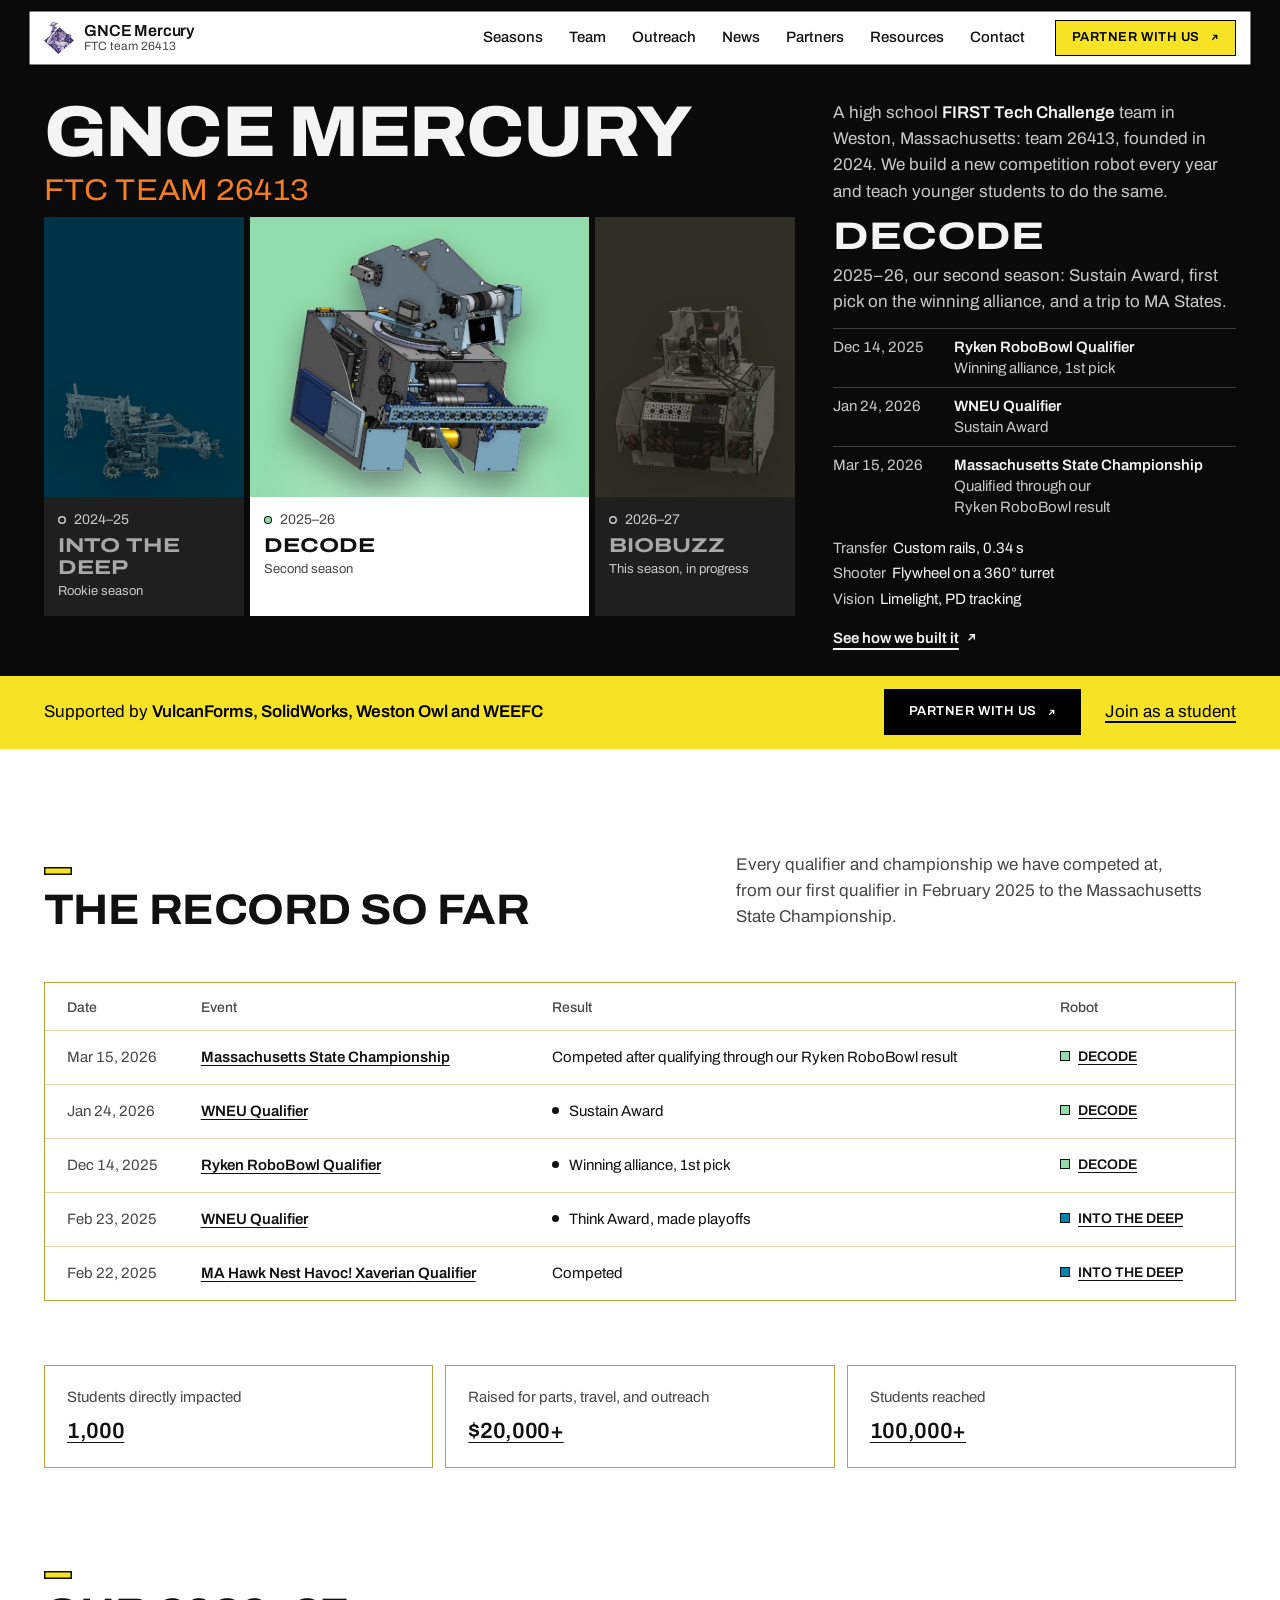
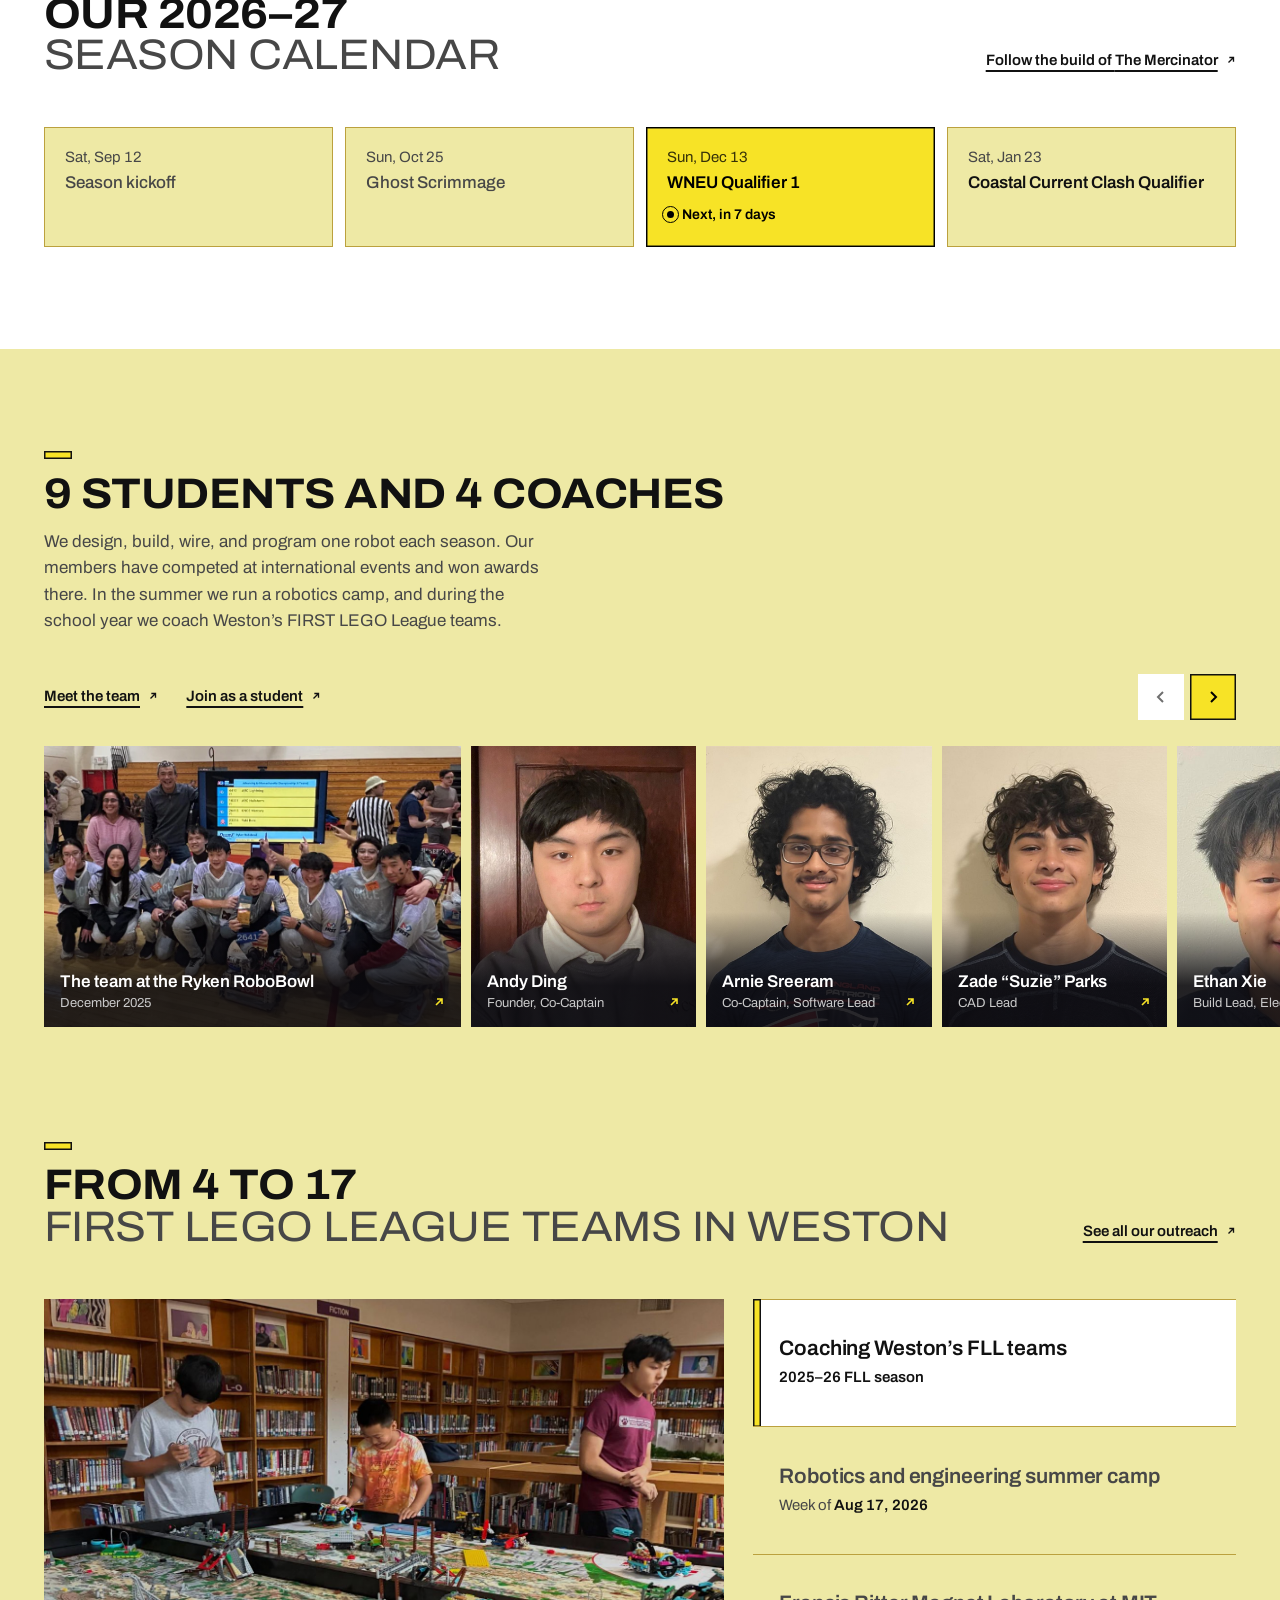
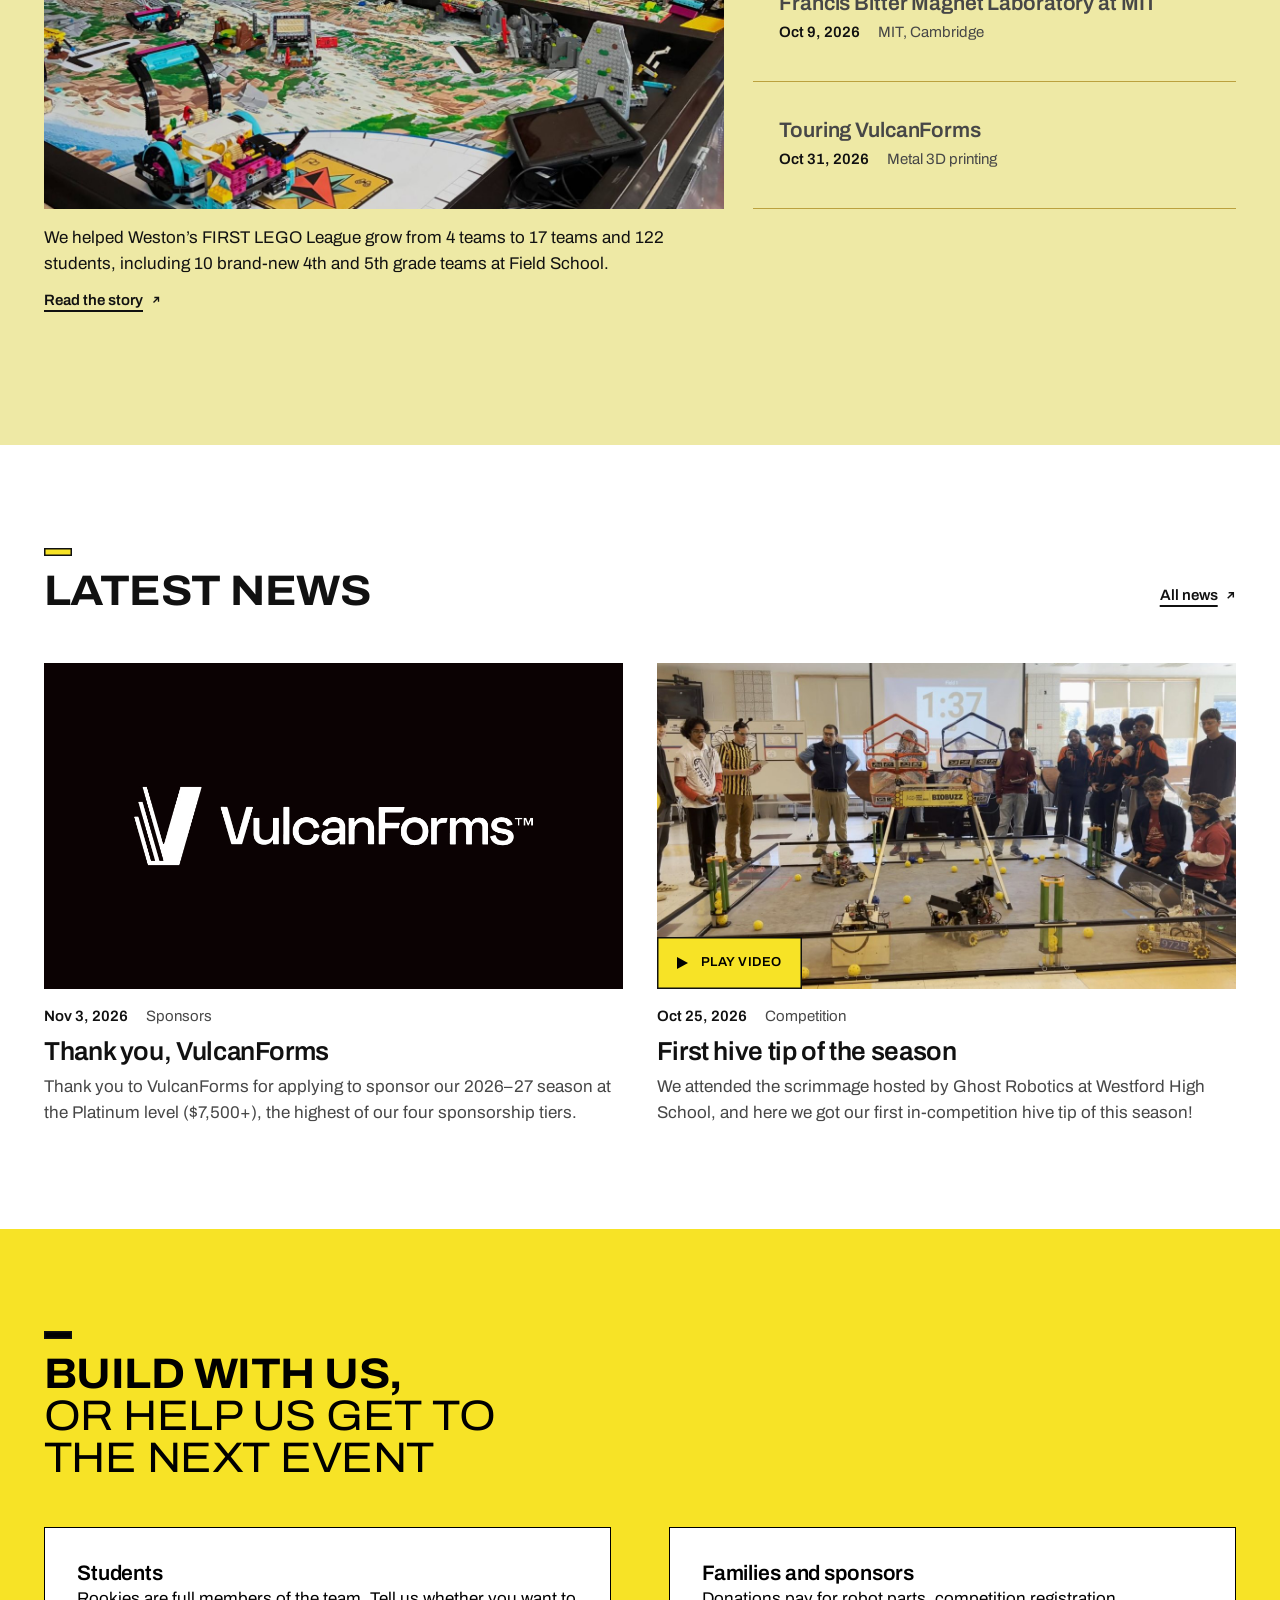
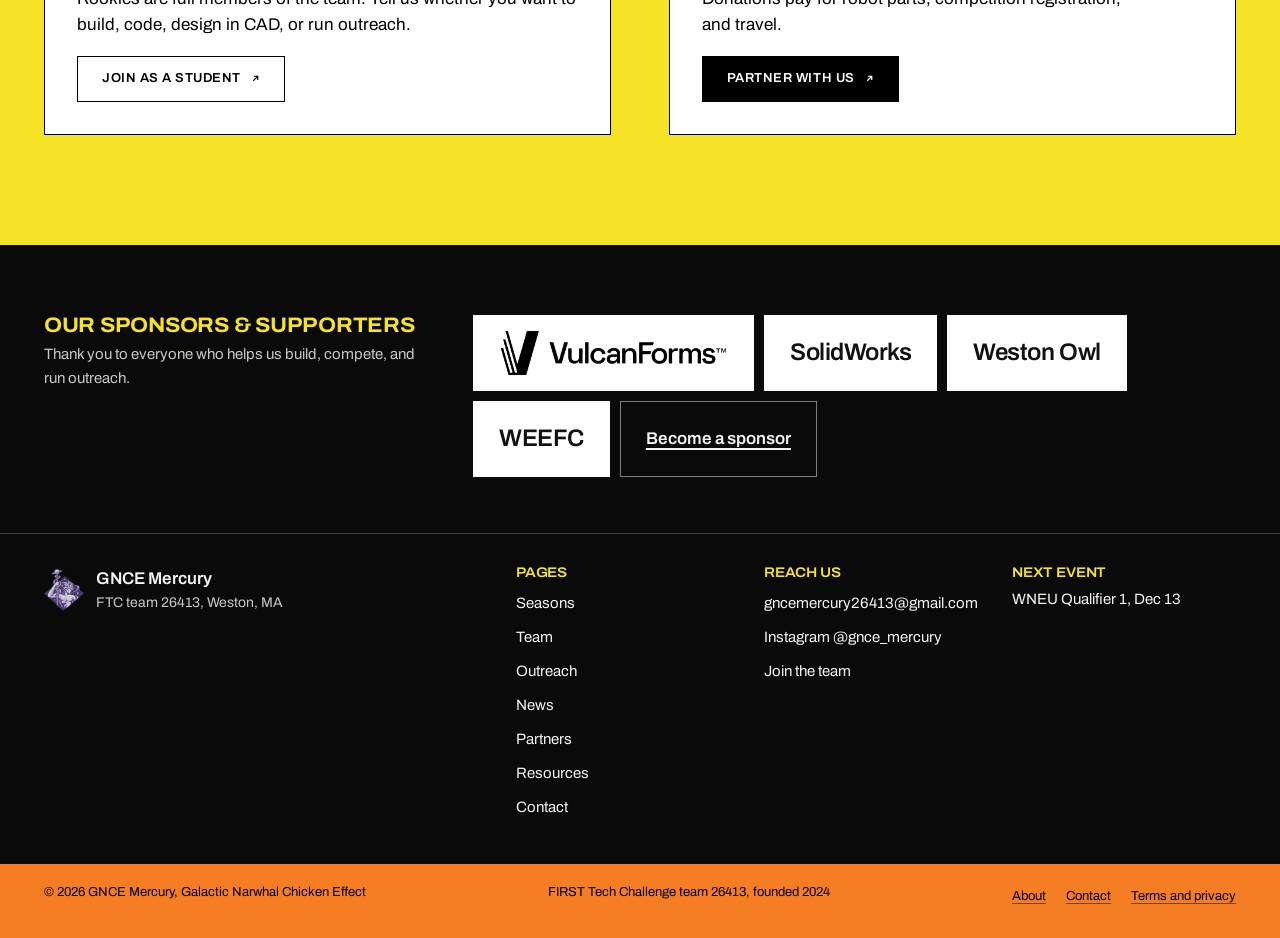
==== index.html @ d721f938 "Season schedule: replace Wolfpack and Windsor scrimmages with WNEU Qualifier 1 (Dec 13) and Coastal " ====
<!DOCTYPE html>
<html lang="en">
<head>
  <meta charset="UTF-8">
  <meta name="viewport" content="width=device-width, initial-scale=1">
  <script>/* the opening (the season line-up title card): once per visit; never with reduced motion, on a screen
     under 480px tall, on a slow or data-saving connection, or in a tab that is not showing (?intro shows it
     again). When it plays, the page transition from the page before is dropped, so nothing is drawn over the
     card. Also the page entrance where cross-page view transitions are missing. See css/style.css "Opening"
     and "Page transitions". */
  (function (d) { try {
    if (!("onpagereveal" in window)) d.classList.add("page-enter");
    var s = sessionStorage, again = /[?&]intro\b/.test(location.search), c = navigator.connection;
    var slow = !!c && (c.saveData || /2g|3g/.test(c.effectiveType || ""));
    if (matchMedia("(prefers-reduced-motion: reduce)").matches || !matchMedia("(min-height: 480px)").matches || document.hidden) return;
    if (again || (!s.getItem("mercury-intro") && !slow)) {
      d.classList.add("intro", "opened"); s.setItem("mercury-intro", "1");
      addEventListener("pagereveal", function (e) { if (e.viewTransition) { e.viewTransition.ready.catch(function () {}); e.viewTransition.skipTransition(); } });
    }
  } catch (e) {} })(document.documentElement);</script>
  <title>GNCE Mercury | FTC 26413</title>
  <meta name="description" content="GNCE Mercury, FIRST Tech Challenge team 26413 from Weston, MA. 3 seasons, 3 robots, and the partners who make them possible.">
  <meta property="og:type" content="website">
  <meta property="og:site_name" content="GNCE Mercury">
  <meta property="og:title" content="GNCE Mercury | FTC 26413">
  <meta property="og:description" content="GNCE Mercury, FIRST Tech Challenge team 26413 from Weston, MA.">
  <meta property="og:url" content="https://mercury26413.org/">
  <meta property="og:image" content="https://mercury26413.org/images/logo-mark.png">
  <meta property="og:image:alt" content="GNCE Mercury logo">
  <meta name="twitter:card" content="summary">
  <meta name="theme-color" content="#FFFFFF">
  <!-- agent:begin: written by tools/agent_files.py (run it after editing this page; don't edit by hand) -->
  <link rel="canonical" href="https://mercury26413.org/">
  <link rel="alternate" type="text/markdown" href="https://mercury26413.org/index.html.md" title="This page as Markdown">
  <link rel="describedby" type="text/plain" href="https://mercury26413.org/llms.txt" title="Site guide for AI agents">
  <script type="application/ld+json">
  {
    "@context": "https://schema.org",
    "@graph": [
      {
        "@type": "Organization",
        "@id": "https://mercury26413.org/#organization",
        "name": "GNCE Mercury",
        "url": "https://mercury26413.org/",
        "alternateName": [
          "FTC team 26413",
          "FIRST Tech Challenge team 26413",
          "GNCE Mercury 26413"
        ],
        "description": "A high school FIRST Tech Challenge team in Weston, Massachusetts: team 26413, founded in 2024. We build a new competition robot every year and teach younger students to do the same.",
        "logo": {
          "@type": "ImageObject",
          "url": "https://mercury26413.org/images/logo-mark.png",
          "width": 473,
          "height": 505
        },
        "image": "https://mercury26413.org/images/logo-mark.png",
        "email": "gncemercury26413@gmail.com",
        "foundingDate": "2024",
        "address": {
          "@type": "PostalAddress",
          "addressLocality": "Weston",
          "addressRegion": "MA",
          "addressCountry": "US"
        },
        "identifier": {
          "@type": "PropertyValue",
          "propertyID": "FIRST Tech Challenge team number",
          "value": "26413"
        },
        "contactPoint": [
          {
            "@type": "ContactPoint",
            "contactType": "general",
            "email": "gncemercury26413@gmail.com",
            "availableLanguage": "en",
            "url": "https://mercury26413.org/contact.html"
          },
          {
            "@type": "ContactPoint",
            "contactType": "sponsorship",
            "name": "Margaret Yang, head of sponsorship",
            "email": "margaret@mercury26413.org",
            "availableLanguage": "en",
            "url": "https://mercury26413.org/partners.html"
          }
        ],
        "parentOrganization": {
          "@type": "Organization",
          "name": "GNCE (Galactic Narwhal Chicken Effect)"
        },
        "memberOf": {
          "@type": "ProgramMembership",
          "programName": "FIRST Tech Challenge",
          "url": "https://www.firstinspires.org/programs/ftc/",
          "hostingOrganization": {
            "@type": "Organization",
            "name": "FIRST",
            "url": "https://www.firstinspires.org/"
          }
        },
        "sameAs": [
          "https://www.instagram.com/gnce_mercury/",
          "https://ftc-events.firstinspires.org/team/26413",
          "https://ftcscout.org/teams/26413",
          "https://theorangealliance.org/teams/26413"
        ]
      },
      {
        "@type": "WebSite",
        "@id": "https://mercury26413.org/#website",
        "url": "https://mercury26413.org/",
        "name": "GNCE Mercury",
        "inLanguage": "en-US",
        "publisher": {
          "@id": "https://mercury26413.org/#organization"
        }
      },
      {
        "@type": "WebPage",
        "@id": "https://mercury26413.org/#webpage",
        "url": "https://mercury26413.org/",
        "name": "GNCE Mercury | FTC 26413",
        "description": "GNCE Mercury, FIRST Tech Challenge team 26413 from Weston, MA. 3 seasons, 3 robots, and the partners who make them possible.",
        "inLanguage": "en-US",
        "isPartOf": {
          "@id": "https://mercury26413.org/#website"
        },
        "about": {
          "@id": "https://mercury26413.org/#organization"
        },
        "publisher": {
          "@id": "https://mercury26413.org/#organization"
        }
      }
    ]
  }
  </script>
  <!-- agent:end -->
  <link rel="preload" href="fonts/archivo-latin.woff2" as="font" type="font/woff2" crossorigin>
  <link rel="stylesheet" href="css/style.css?v=231">
  <link rel="expect" href="#mercury-ready" blocking="render">
  <link rel="icon" href="favicon.ico" sizes="16x16 32x32 48x48">
  <link rel="icon" type="image/png" sizes="192x192" href="icon-192.png">
  <link rel="apple-touch-icon" href="apple-touch-icon.png">
</head>
<body data-page="index">
  <!-- OPENING: the title card that plays once per visit on this page (css/style.css "Opening", part "intro" in
       js/main.js). Three colour fields rise, one per season, each with its robot and game name; the team's name
       crosses them; then every piece flies to its place on the stage below. One .op-field and one .op-slot per
       season, oldest first, with the same data-season as its bay. It is decoration: hidden from screen readers,
       never shown without JavaScript, with reduced motion, or if the stylesheet is missing (style="display:none"). -->
  <div class="opening" aria-hidden="true" style="display:none">
    <div class="op-black"></div>
    <div class="op-field" data-season="2024"></div>
    <div class="op-field" data-season="2025"></div>
    <div class="op-field" data-season="2026"></div>
    <div class="op-slot" data-season="2024"><img class="op-robot" src="images/into-the-deep-robot-cut.webp" width="802" height="482" alt="" fetchpriority="high"><p class="op-name"><span>2024–&#8288;25</span><b>INTO THE DEEP</b></p></div>
    <div class="op-slot" data-season="2025"><img class="op-robot" src="images/decode-robot-cad.webp" width="1165" height="1066" alt="" fetchpriority="high"><p class="op-name"><span>2025–&#8288;26</span><b>DECODE</b></p></div>
    <div class="op-slot" data-season="2026"><img class="op-robot" src="images/mercinator-v1-cut.webp" width="479" height="511" alt="" fetchpriority="high"><p class="op-name"><span>2026–&#8288;27</span><b>BIOBUZZ</b></p></div>
    <div class="op-strap"><div class="container"><img class="op-logo" src="images/logo-mark-240.webp" width="240" height="256" alt=""><p><b class="op-word"><span>GNCE</span> <span>MERCURY</span></b><span class="op-sub">FTC TEAM 26413</span></p></div></div>
  </div>
  <script>/* the opening starts once its four pictures and the typeface have loaded. If they are still on their way after 0.9s
     (a slow connection), there is no title card: the page shows. Any click, tap, wheel or key ends the card,
     also when js/main.js (which flies the pieces into the page) has not arrived. A press on the card ends it
     and goes no further: it never also presses the link or button that lies under the card. */
  (function (d) { var r = d.documentElement; if (!r.classList.contains("intro")) return;
    var imgs = d.querySelectorAll(".opening img"), n = imgs.length, set = 0;
    function clear() { r.classList.remove("intro", "intro-skip", "op-go", "op-landing"); }
    function end() { if (!r.classList.contains("intro")) return; r.classList.add("intro-skip"); setTimeout(clear, 200); }
    function go() { if (set) return; set = 1; window.__opening = performance.now(); r.classList.add("op-go");
      setTimeout(function () { if (r.classList.contains("intro")) clear(); }, 3700); } /* after the stylesheet's own safety fade */
    function one() { if (--n <= 0) go(); }
    function press(e) {
      var t = e.target;
      if (t && t.closest && t.closest(".opening")) { /* swallow the click this press would make (a tap's click lands on whatever is under the finger when it lifts) */
        var eat = function (c) { c.preventDefault(); c.stopPropagation(); removeEventListener("click", eat, true); };
        var off = function () { setTimeout(function () { removeEventListener("click", eat, true); }, 400); };
        addEventListener("click", eat, true);
        ["pointerup", "pointercancel", "touchend", "touchcancel"].forEach(function (u) { addEventListener(u, off, { once: true }); });
      }
      end();
    }
    n++; /* the fifth piece is the typeface: the name is set in it, and lands on the page's heading */
    (d.fonts && d.fonts.load ? d.fonts.load("800 1em Archivo") : Promise.resolve()).then(one, one);
    for (var i = 0; i < imgs.length; i++) { if (imgs[i].complete) one(); else { imgs[i].addEventListener("load", one); imgs[i].addEventListener("error", one); } }
    setTimeout(function () { if (!set) { set = 1; end(); } }, 900);
    ["pointerdown", "touchstart"].forEach(function (t) { addEventListener(t, press, { once: true, passive: true }); });
    ["keydown", "wheel"].forEach(function (t) { addEventListener(t, end, { once: true, passive: true }); });
  })(document);</script>
  <noscript><nav class="nojs-nav container" aria-label="Main"><a href="index.html">Home</a><a href="seasons.html">Seasons</a><a href="team.html">Team</a><a href="outreach.html">Outreach</a><a href="news.html">News</a><a href="partners.html">Partners</a><a href="resources.html">Resources</a><a href="contact.html">Contact</a></nav></noscript>
  <main id="main">

    <!-- LAUNCH: the first screen. Three garage bays hold the three robots; choosing a bay shows that
         season's card on the right. One <a class="bay"> and one <section class="season-card"> per season,
         oldest first. data-card on a bay is the id of its card; data-default on the line-up is the
         season shown first. The "Supported by" names are filled in from SUPPORTERS in js/main.js. -->
    <section class="launch" aria-labelledby="launch-title">
      <div class="container">
        <div class="launch-head">
          <h1 id="launch-title" translate="no">GNCE Mercury<span class="visually-hidden">,</span> <span class="lite">FTC team 26413</span></h1>
          <p>A high school <b><span translate="no">FIRST Tech Challenge</span></b> team in Weston, Massachusetts: team&nbsp;26413, founded in 2024. We build a new competition robot every year and teach younger students to do the same.</p>
        </div>

        <div class="lineup" data-lineup data-default="2025">
          <div class="bays">
            <a class="bay" id="bay-2024" href="seasons/2024-2025.html" data-season="2024" data-card="card-2024">
              <span class="bay-stage"><img src="images/into-the-deep-robot-cut.webp" width="802" height="482" alt="" style="view-transition-name: robot-itd"></span>
              <span class="bay-label">
                <span class="bay-no"><span class="dia" aria-hidden="true"></span><span>2024–&#8288;25</span></span>
                <span class="bay-name" translate="no">INTO THE DEEP</span>
                <span class="bay-status">Rookie season</span>
              </span>
            </a>
            <a class="bay" id="bay-2025" href="seasons/2025-2026.html" data-season="2025" data-card="card-2025">
              <span class="bay-stage"><img src="images/decode-robot-cad.webp" width="1165" height="1066" alt="" fetchpriority="high" style="view-transition-name: robot-decode"></span>
              <span class="bay-label">
                <span class="bay-no"><span class="dia" aria-hidden="true"></span><span>2025–&#8288;26</span></span>
                <span class="bay-name" translate="no">DECODE</span>
                <span class="bay-status">Second season</span>
              </span>
            </a>
            <a class="bay" id="bay-2026" href="seasons/2026-2027.html" data-season="2026" data-card="card-2026">
              <span class="bay-stage"><img src="images/mercinator-v1-cut.webp" width="479" height="511" alt="" style="view-transition-name: robot-mercinator"></span>
              <span class="bay-label">
                <span class="bay-no"><span class="dia" aria-hidden="true"></span><span>2026–&#8288;27</span></span>
                <span class="bay-name" translate="no">BIOBUZZ</span>
                <span class="bay-status">This season, in progress</span>
              </span>
            </a>
          </div>

          <!-- on phones and tablets the partner credit sits here, inside the first screen (the strip below is for desktops) -->
          <p class="lineup-credit" data-md-skip><span>Supported by <b data-supporters>VulcanForms, SolidWorks, Weston Owl and WEEFC</b></span> <a class="btn btn--light btn--sponsor" href="partners.html">Partner with us</a></p>

          <div class="season-cards">
            <section class="season-card" id="card-2024" data-season="2024">
              <h2 translate="no"><a href="seasons/2024-2025.html">INTO THE&nbsp;DEEP</a></h2>
              <p class="sc-sub">2024–&#8288;25, our rookie season: an evolving robot built to collect samples and hang specimens.</p>
              <ul class="sc-results" aria-label="INTO THE DEEP results">
                <li><time datetime="2025-02-22">Feb 22, 2025</time><div><b>MA <span translate="no">Hawk Nest Havoc! Xaverian</span> Qualifier</b><span>Competed</span></div></li>
                <li><time datetime="2025-02-23">Feb 23, 2025</time><div><b>WNEU Qualifier</b><span>Think Award, made playoffs</span></div></li>
              </ul>
              <dl class="sc-specs">
                <div><dt>Intake</dt><dd>Extending claw with wrist</dd></div>
                <div><dt>Scoring</dt><dd>Specimen lift and gripper</dd></div>
                <div><dt>Lift drive</dt><dd>1:28 worm gear</dd></div>
              </dl>
              <a class="text-link" href="seasons/2024-2025.html">See how we built it</a>
            </section>
            <section class="season-card" id="card-2025" data-season="2025">
              <h2 translate="no"><a href="seasons/2025-2026.html">DECODE</a></h2>
              <p class="sc-sub">2025–&#8288;26, our second season: Sustain Award, first pick on the winning alliance, and a trip to MA States.</p>
              <ul class="sc-results" aria-label="DECODE results">
                <li><time datetime="2025-12-14">Dec 14, 2025</time><div><b><span translate="no">Ryken&nbsp;RoboBowl</span> Qualifier</b><span>Winning alliance, 1st pick</span></div></li>
                <li><time datetime="2026-01-24">Jan 24, 2026</time><div><b>WNEU Qualifier</b><span>Sustain Award</span></div></li>
                <li><time datetime="2026-03-15">Mar 15, 2026</time><div><b>Massachusetts State Championship</b><span>Qualified through our <span translate="no">Ryken&nbsp;RoboBowl</span> result</span></div></li>
              </ul>
              <dl class="sc-specs">
                <div><dt>Transfer</dt><dd>Custom rails, 0.34&nbsp;s</dd></div>
                <div><dt>Shooter</dt><dd>Flywheel on a 360° turret</dd></div>
                <div><dt>Vision</dt><dd><span translate="no">Limelight</span>, PD tracking</dd></div>
              </dl>
              <a class="text-link" href="seasons/2025-2026.html">See how we built it</a>
            </section>
            <section class="season-card" id="card-2026" data-season="2026">
              <h2 translate="no"><a href="seasons/2026-2027.html">BIOBUZZ</a></h2>
              <p class="sc-sub">2026–&#8288;27, this season: <span translate="no">The Mercinator</span> (version 1) is a pollen-only robot built on the same ideas as the DECODE robot we took to States.</p>
              <ul class="sc-results" aria-label="BIOBUZZ results">
                <li><span>Next</span><div><b data-next-event>See the season calendar below</b><span>No qualifiers yet this season</span></div></li>
              </ul>
              <dl class="sc-specs">
                <div><dt>Drivetrain</dt><dd>Mecanum</dd></div>
                <div><dt>Intake</dt><dd>Compliant gecko and vector wheels</dd></div>
                <div><dt>Software</dt><dd><span translate="no">Pedro&nbsp;Pathing</span> 3.0</dd></div>
              </dl>
              <a class="text-link" href="seasons/2026-2027.html">Follow the build</a>
            </section>
          </div>
        </div>
      </div>

      <div class="partner-strip">
        <div class="container row">
          <p>Supported by <b data-supporters>VulcanForms, SolidWorks, Weston Owl and WEEFC</b></p>
          <div class="actions">
            <a class="btn btn--light btn--sponsor" href="partners.html">Partner with us</a>
            <a href="contact.html?topic=join#contact-form">Join as a student</a>
          </div>
        </div>
      </div>
    </section>

    <!-- RECORD: every competition so far, newest first. Add a <tr> when a new result comes in.
         The impact numbers below it link to where they come from. -->
    <section class="band" aria-labelledby="record-title">
      <div class="container">
        <div class="section-head">
          <h2 id="record-title">The record so far</h2>
          <p>Every qualifier and championship we have competed at, from our first qualifier in February 2025 to the Massachusetts State Championship.</p>
        </div>
        <table class="results-table">
          <thead>
            <tr><th scope="col">Date</th><th scope="col">Event</th><th scope="col">Result</th><th scope="col">Robot</th></tr>
          </thead>
          <tbody>
            <tr>
              <td><time datetime="2026-03-15">Mar 15, 2026</time></td>
              <td class="r-event"><a href="seasons/2025-2026.html#event-2026-03-15">Massachusetts State Championship</a></td>
              <td class="r-result">Competed after qualifying through our <span translate="no">Ryken&nbsp;RoboBowl</span> result</td>
              <td class="r-season" data-season="2025"><a href="seasons/2025-2026.html" translate="no">DECODE</a></td>
            </tr>
            <tr>
              <td><time datetime="2026-01-24">Jan 24, 2026</time></td>
              <td class="r-event"><a href="seasons/2025-2026.html#event-2026-01-24">WNEU Qualifier</a></td>
              <td class="r-result"><span class="dia" aria-hidden="true"></span><span>Sustain Award</span></td>
              <td class="r-season" data-season="2025"><a href="seasons/2025-2026.html" translate="no">DECODE</a></td>
            </tr>
            <tr>
              <td><time datetime="2025-12-14">Dec 14, 2025</time></td>
              <td class="r-event"><a href="seasons/2025-2026.html#event-2025-12-14"><span translate="no">Ryken&nbsp;RoboBowl</span> Qualifier</a></td>
              <td class="r-result"><span class="dia" aria-hidden="true"></span><span>Winning alliance, 1st pick</span></td>
              <td class="r-season" data-season="2025"><a href="seasons/2025-2026.html" translate="no">DECODE</a></td>
            </tr>
            <tr>
              <td><time datetime="2025-02-23">Feb 23, 2025</time></td>
              <td class="r-event"><a href="seasons/2024-2025.html#event-2025-02-23">WNEU Qualifier</a></td>
              <td class="r-result"><span class="dia" aria-hidden="true"></span><span>Think Award, made playoffs</span></td>
              <td class="r-season" data-season="2024"><a href="seasons/2024-2025.html" translate="no">INTO THE DEEP</a></td>
            </tr>
            <tr>
              <td><time datetime="2025-02-22">Feb 22, 2025</time></td>
              <td class="r-event"><a href="seasons/2024-2025.html#event-2025-02-22">MA <span translate="no">Hawk Nest Havoc! Xaverian</span> Qualifier</a></td>
              <td class="r-result">Competed</td>
              <td class="r-season" data-season="2024"><a href="seasons/2024-2025.html" translate="no">INTO THE DEEP</a></td>
            </tr>
          </tbody>
        </table>

        <dl class="facts" style="margin-top: clamp(40px, 5vw, 64px)">
          <div><dt>Students directly impacted</dt><dd><a href="outreach.html">1,000</a></dd></div>
          <div><dt>Raised for parts, travel, and outreach</dt><dd><a href="partners.html">$20,000+</a></dd></div>
          <div><dt>Students reached</dt><dd><a href="https://www.instagram.com/gnce_mercury/" target="_blank" rel="noopener">100,000+</a></dd></div>
        </dl>
      </div>
    </section>

    <!-- THIS SEASON: the calendar is built from SEASON at the top of js/main.js -->
    <section class="band band--cont" id="countdown" aria-labelledby="calendar-title">
      <div class="container">
        <div class="section-head">
          <h2 id="calendar-title">Our 2026–&#8288;27 <span class="lite">season calendar</span></h2>
          <p><a class="text-link" href="seasons/2026-2027.html">Follow the build of <span translate="no">The Mercinator</span></a></p>
        </div>
        <ol class="calendar" data-calendar aria-label="2026–27 season calendar"></ol>
        <noscript><p>Our season dates are on <a href="https://www.instagram.com/gnce_mercury/">Instagram @gnce_mercury</a>.</p></noscript>
      </div>
    </section>

    <!-- TEAM: a strip of cards the visitor moves with the arrow buttons, by dragging, by swiping or with Tab.
         The first card is the team photo; then one card per member, in the order of team.html: the portrait
         (width and height are the file's real size, alt="" because the label already says who it is), the name
         in <b> and the role line in <span>. Each card links
         to that member on the team page (team.html#the-id-of-their-card). When someone joins or leaves, change
         team.html AND this strip, and show here only the members team.html shows (it hides some on purpose).
         A member without a photo yet gets class="strip-card strip-card--plain" and no <img>. -->
    <section class="band band--grey" aria-labelledby="team-title">
      <div class="container">
        <div class="section-head">
          <h2 id="team-title">9 students and 4 coaches</h2>
          <p>We design, build, wire, and program one robot each season. Our members have competed at international events and won awards there. In the summer we run a robotics camp, and during the school year we coach Weston’s <span translate="no">FIRST&nbsp;LEGO&nbsp;League</span> teams.</p>
        </div>
        <div class="strip-bar">
          <div class="links">
            <a class="text-link" href="team.html">Meet the team</a>
            <a class="text-link" href="contact.html?topic=join#contact-form">Join as a student</a>
          </div>
          <div class="strip-nav" data-strip-nav="team-strip" data-label="team members"></div>
        </div>
      </div>
      <ul class="card-strip" id="team-strip" data-strip aria-label="The team">
        <li><a class="strip-card strip-card--wide" href="team.html">
          <img src="images/team.webp" width="927" height="626" loading="lazy" alt="">
          <span class="strip-label"><b>The team at the <span translate="no">Ryken&nbsp;RoboBowl</span></b><span>December 2025</span></span>
        </a></li>
        <li><a class="strip-card" href="team.html#andy-ding">
          <img src="images/team/andy.jpg?v=2" width="800" height="1000" loading="lazy" alt="">
          <span class="strip-label"><b>Andy Ding</b><span>Founder, Co-Captain</span></span>
        </a></li>
        <li><a class="strip-card" href="team.html#arnie-sreeram">
          <img src="images/team/arnie.jpg" width="800" height="1000" loading="lazy" alt="">
          <span class="strip-label"><b>Arnie Sreeram</b><span>Co-Captain, Software Lead</span></span>
        </a></li>
        <li><a class="strip-card" href="team.html#zade-parks">
          <img src="images/team/zade.jpg" width="800" height="1000" loading="lazy" alt="">
          <span class="strip-label"><b>Zade &ldquo;Suzie&rdquo; Parks</b><span>CAD Lead</span></span>
        </a></li>
        <li><a class="strip-card" href="team.html#ethan-xie">
          <img src="images/team/ethan.jpg" width="800" height="1000" loading="lazy" alt="">
          <span class="strip-label"><b>Ethan Xie</b><span>Build Lead, Electrical Lead</span></span>
        </a></li>
        <li><a class="strip-card" href="team.html#reynah-chowrira">
          <img src="images/team/reynah.jpg" width="800" height="1000" loading="lazy" alt="">
          <span class="strip-label"><b>Reynah Chowrira</b><span>Outreach Lead</span></span>
        </a></li>
        <li><a class="strip-card" href="team.html#margaret-yang">
          <img src="images/team/margaret.jpg" width="600" height="750" loading="lazy" alt="">
          <span class="strip-label"><b>Margaret Yang</b><span>Head of Sponsorship</span></span>
        </a></li>
        <li><a class="strip-card" href="team.html#tucker-cashel">
          <img src="images/team/tucker.jpg" width="800" height="1000" loading="lazy" alt="">
          <span class="strip-label"><b>Tucker Cashel</b><span>Build</span></span>
        </a></li>
        <li><a class="strip-card" href="team.html#kai-kassekert">
          <img src="images/team/kai.jpg" width="800" height="1000" loading="lazy" alt="">
          <span class="strip-label"><b>Kai Kassekert</b><span>CAD, Build</span></span>
        </a></li>
        <li><a class="strip-card" href="team.html#avo-bell">
          <img src="images/team/avo.jpg" width="800" height="1000" loading="lazy" alt="">
          <span class="strip-label"><b>Avo Bell</b><span>CAD, Game Strategy</span></span>
        </a></li>
      </ul>
    </section>

    <!-- OUTREACH: four stories from outreach.html. On wide screens the stories are a column of rows beside one
         big frame: choosing a story (its title is a button) shows its photo in the frame and its sentence and
         link under it. On phones the stories are cards you swipe through; without JavaScript each story keeps
         its photo above it. One <article class="story"> per story: the photo (4:3 or close, width and height
         are the file's real size), then the title, the date line, one sentence from outreach.html and a link to
         that program there (outreach.html#its-id). -->
    <section class="band band--grey band--cont" aria-labelledby="outreach-title">
      <div class="container">
        <div class="section-head">
          <h2 id="outreach-title">From 4 to 17 <span class="lite"><span translate="no">FIRST LEGO&nbsp;League</span> teams in Weston</span></h2>
          <p><a class="text-link" href="outreach.html">See all our outreach</a></p>
          <div class="strip-nav" data-strip-nav="home-stories" data-label="stories"></div>
        </div>
        <div class="stories" id="home-stories" data-stories data-strip>
          <article class="story">
            <div class="story-photo">
              <img src="images/fll_camp_4.jpg" width="1400" height="1055" loading="lazy" alt="GNCE Mercury members coaching young students at an FLL table">
            </div>
            <div class="story-text">
              <h3>Coaching Weston’s FLL teams</h3>
              <p class="dateline"><span class="d">2025–&#8288;26 FLL season</span></p>
              <p>We helped Weston’s <span translate="no">FIRST&nbsp;LEGO&nbsp;League</span> grow from 4 teams to 17 teams and 122 students, including 10 brand-new 4th and 5th grade teams at <span translate="no">Field&nbsp;School</span>.</p>
              <a class="text-link" href="outreach.html#fll-coaching">Read the story</a>
            </div>
          </article>
          <article class="story">
            <div class="story-photo">
              <img src="images/fll_camp_3.jpg" width="1400" height="1050" loading="lazy" alt="Team members helping campers troubleshoot a VEX IQ robot">
            </div>
            <div class="story-text">
              <h3>Robotics and engineering summer camp</h3>
              <p class="dateline"><span>Week of <time class="d" datetime="2026-08-17">Aug 17, 2026</time></span></p>
              <p>We spent a week of the summer running a robotics and engineering camp for about 13 students in grades 4–&#8288;8.</p>
              <a class="text-link" href="outreach.html#summer-camp">Read the story</a>
            </div>
          </article>
          <article class="story">
            <div class="story-photo">
              <img src="images/mit_lab_1.jpg" width="1400" height="1050" loading="lazy" alt="Team members gathered in front of a foil-wrapped vacuum chamber in a research lab at MIT">
            </div>
            <div class="story-text">
              <h3><span translate="no">Francis Bitter</span> Magnet Laboratory at MIT</h3>
              <p class="dateline"><time class="d" datetime="2026-10-09">Oct 9, 2026</time><span>MIT, Cambridge</span></p>
              <p>We spent an afternoon at MIT’s <span translate="no">Francis Bitter</span> Magnet Laboratory and finished at a lab bench, cooling a superconductor with liquid nitrogen and testing it with small magnets.</p>
              <a class="text-link" href="outreach.html#mit-lab">Read the story</a>
            </div>
          </article>
          <article class="story">
            <div class="story-photo">
              <img src="images/vulcanforms_1.jpg" width="1400" height="1050" loading="lazy" alt="Six GNCE Mercury members in the lobby at VulcanForms, in front of the company’s logo wall">
            </div>
            <div class="story-text">
              <h3>Touring <span translate="no">VulcanForms</span></h3>
              <p class="dateline"><time class="d" datetime="2026-10-31">Oct 31, 2026</time><span>Metal 3D printing</span></p>
              <p>We toured <span translate="no">VulcanForms</span>, a Massachusetts company that makes metal parts with 3D printing.</p>
              <a class="text-link" href="outreach.html#vulcanforms-tour">Read the story</a>
            </div>
          </article>
        </div>
      </div>
    </section>

    <!-- NEWS: the two newest posts from news.html, newest first. When you add a post there, copy its picture (or
         video), date line, title and first paragraph here and drop the oldest card. -->
    <section class="band" aria-labelledby="news-title">
      <div class="container">
        <div class="section-head">
          <h2 id="news-title">Latest news</h2>
          <p><a class="text-link" href="news.html">All news</a></p>
        </div>
        <div class="news-cards">
          <article class="news-card">
            <a class="news-media" href="news.html#vulcanforms-platinum" tabindex="-1" aria-hidden="true"><img src="images/sponsors/vulcanforms-banner.png" width="1200" height="630" loading="lazy" alt=""></a>
            <p class="dateline"><time class="d" datetime="2026-11-03">Nov 3, 2026</time><span>Sponsors</span></p>
            <h3><a href="news.html#vulcanforms-platinum">Thank you, <span translate="no">VulcanForms</span></a></h3>
            <p>Thank you to <span translate="no">VulcanForms</span> for applying to sponsor our 2026–&#8288;27 season at the Platinum level ($7,500+), the highest of our four sponsorship tiers.</p>
          </article>
          <article class="news-card">
            <figure class="news-media" data-video>
              <video controls muted playsinline preload="none" poster="images/hive-tip-match-2-poster.jpg" width="1920" height="1080" aria-label="The hive tips during a BIOBUZZ match and its balls spill onto the field">
                <source src="images/hive-tip-match-2.mp4" type="video/mp4">
              </video>
            </figure>
            <p class="dateline"><time class="d" datetime="2026-10-25">Oct 25, 2026</time><span>Competition</span></p>
            <h3><a href="news.html#first-hive-tip">First hive tip of the season</a></h3>
            <p>We attended the scrimmage hosted by <span translate="no">Ghost Robotics</span> at Westford High School, and here we got our first in-competition hive tip of this season!</p>
          </article>
        </div>
      </div>
    </section>

    <!-- CLOSING: join or support, two equal boxes. The sponsor button (btn btn--light btn--sponsor) is a light
         one here, because the header's yellow one is in view; on phones it takes the signal colour itself. -->
    <section class="band band--stage" aria-labelledby="closing-title">
      <div class="container">
        <h2 id="closing-title" style="max-width: 20ch; margin-bottom: clamp(28px, 4vw, 48px)">Build with us, <span class="lite">or help us get to the next event</span></h2>
        <div class="split split--even">
          <div class="ruled">
            <h3>Students</h3>
            <p>Rookies are full members of the team. Tell us whether you want to build, code, design in CAD, or run outreach.</p>
            <a class="btn btn--outline-light" href="contact.html?topic=join#contact-form">Join as a student</a>
          </div>
          <div class="ruled">
            <h3>Families and sponsors</h3>
            <p>Donations pay for robot parts, competition registration, and travel.</p>
            <a class="btn btn--light btn--sponsor" href="partners.html">Partner with us</a>
          </div>
        </div>
      </div>
    </section>

  </main>
  <!-- FOOTER: js/main.js adds the sponsors strip and the page links above this row (SPONSORS / SUPPORTERS there).
       This row is plain HTML so the About, Contact and Terms links work without JavaScript. -->
  <footer class="site-footer">
    <div class="container footer-legal">
      <span>© <span data-year>2026</span> <span translate="no">GNCE Mercury</span>, <span translate="no">Galactic Narwhal Chicken Effect</span></span>
      <span><span translate="no">FIRST&nbsp;Tech&nbsp;Challenge</span> team&nbsp;26413, founded 2024</span>
      <nav class="footer-links" aria-label="About and legal"><a href="team.html#about">About</a><a href="contact.html">Contact</a><a href="terms.html">Terms and privacy</a></nav>
    </div>
  </footer>
  <script src="js/main.js?v=232"></script>
  <!-- the page shows its first frame once the parser gets here, so js/main.js has built the header (see "Page transitions" in css/style.css) -->
  <div id="mercury-ready" hidden></div>
</body>
</html>
---- css/style.css ----
/* =========================================================
   GNCE Mercury 26413: site styles
   Direction: a product keynote stage. Each season's robot is launched alone on a black stage,
   lit; calm white and aluminium-grey pages explain it, the people and the partners.
   Colour comes from the robots, the photos, the logo, the four tier metals and (round 9, at the end of
   this file) the season colours: each FTC season wears its game's colour, and this season's colour is the
   site's one signal colour. Colours, type and radii live in :root; change them there, not in the components.
   ========================================================= */

@font-face {
  font-family: "Archivo";
  src: url("../fonts/archivo-latin.woff2") format("woff2");
  font-weight: 100 900;
  font-stretch: 62% 125%;
  font-style: normal;
  font-display: swap;
}

:root {
  /* the stage */
  --stage: #0B0A0F;          /* launches, season heads, the partner head, closing calls (the logo's outline, almost black) */
  --stage-raise: #201E29;    /* a step up on the stage (tiles, tracks; 1.2:1 against the stage, so tiles show) */
  --on-stage: #EFEEF3;       /* text on the stage */
  --on-stage-2: #C2BFCD;     /* secondary text on the stage (10.9:1; 9.1:1 on Stage Step) */
  --on-stage-3: #A09DAC;     /* de-emphasised states on the stage only: unchosen bays, "not included", dimmed rows (7.4:1) */
  --rule-stage: rgba(239, 238, 243, 0.22);

  /* the reading pages */
  --paper: #FFFFFF;
  --alu: #E9E9EE;            /* aluminium grey: alternate bands, tiles, the footer */
  --alu-deep: #DAD9E1;       /* tracks and pressed fills on aluminium */
  --line: #CDCCD6;           /* separators inside data only */
  --ink: #16141C;            /* text and buttons: the logo's outline */
  --steel: #4A4755;          /* secondary text (9:1 on white, 7.6:1 on aluminium) */
  --quiet: #7F7C8A;          /* control edges, inactive markers, secondary bars (4.1:1 on white, 3.4:1 on aluminium) */
  --ink-lift: #2C2935;       /* the ink button's hover fill */

  /* the four tiers: each tier in the colour of its name (Andy, 2026-11-09: "the sponsorship category should be the
     color of the tier name"), with ink text on each. Only the tier header blocks, the ticks in each column and the
     sponsor-card tier tags wear them; the column washes stay neutral and the budget stays grey (the earlier version
     also tinted the columns and coloured the donut, which Andy found AI-looking). */
  --bronze: #C2814E;
  --silver: #B9BEC6;
  --gold: #E3BC59;
  --platinum: #EAE8E1;
  --bronze-wash: #1A1820;
  --silver-wash: #1E1C25;
  --gold-wash: #23212A;
  --platinum-wash: #2A2832;

  /* the budget donut on the stage: greys from bright to dim, largest line brightest; the 2px stage gaps
     between slices and the table beside it (with its own key) carry the identity */
  --budget-travel: #F2F1F5;
  --budget-robot: #CFCDD6;
  --budget-comp: #AEACB7;
  --budget-field: #918F9B;
  --budget-growth: #7A7884;
  --budget-outreach: #66646F;
  --budget-marketing: #55535E;
  --budget-tools: #46444F;
  --budget-first: #3A3842;

  --font: "Archivo", "Helvetica Neue", Arial, sans-serif;
  --fs-sm: 0.9375rem;
  --fs-base: 1.0625rem;
  --fs-md: 1.3125rem;
  --fs-lg: min(clamp(1.75rem, 1.15rem + 1.9vw, 2.75rem), 8vw); /* 8vw: under 350px a long heading word still fits */
  --fs-xl: clamp(2.5rem, 1.3rem + 3.8vw, 4.5rem);
  --fs-hero: clamp(3rem, 1rem + 6.2vw, 6rem);

  --r-lg: 8px;               /* stage media and big boxes (near-square, after VulcanForms) */
  --r-md: 6px;               /* boxes and photos */
  --r-sm: 4px;               /* small images, inputs */
  --pill: 999px;

  --gutter: clamp(16px, 4vw, 44px);
  --max: 1240px;
  --section: clamp(56px, 8vw, 128px);  /* round 11: 56px under 700px (was 64) */
  --ease: cubic-bezier(0.16, 1, 0.3, 1);
  --ease-in-out: cubic-bezier(0.65, 0, 0.35, 1);
  --header-h: 56px;

  color-scheme: light;
  scrollbar-color: #B8B6C2 var(--alu);
}

/* ---------- Base ---------- */
*, *::before, *::after { box-sizing: border-box; }
@media (pointer: fine) { html { overscroll-behavior-y: none; } }
html { -webkit-text-size-adjust: 100%; text-size-adjust: 100%; scroll-padding-top: max(var(--header-h) + 20px, var(--header-real, 0px) + 10px); scroll-padding-bottom: 12px; }
/* --header-real is the header's measured height (part "header" in js/main.js); scroll-padding-bottom keeps a focus
   ring off the bottom edge; while the menu is open focus stays in the header, so the page's padding steps aside */
html:has(.site-header.is-open) { scroll-padding-block: 0; }
body {
  margin: 0;
  background: var(--paper);
  color: var(--ink);
  font-family: var(--font);
  font-size: var(--fs-base);
  line-height: 1.55;
  font-kerning: normal;
  -webkit-font-smoothing: antialiased;
  caret-color: var(--ink);
}
img, video { display: block; max-width: 100%; height: auto; }
h1, h2, h3, h4 { margin: 0; line-height: 1.08; text-wrap: balance; font-weight: 600; }
p { margin: 0 0 1em; text-wrap: pretty; }
p:last-child { margin-bottom: 0; }
blockquote, li, dd, figcaption { text-wrap: pretty; }
ul, ol { margin: 0; padding: 0; }
figure, blockquote { margin: 0; }
button, input, textarea, select { font: inherit; color: inherit; }
button { cursor: pointer; }
a, button, [role="tab"], label { touch-action: manipulation; -webkit-tap-highlight-color: rgba(22, 20, 28, 0.08); }
table { border-collapse: collapse; width: 100%; }
::selection { background: #D6D4DE; color: var(--ink); }
a { color: var(--ink); text-decoration-thickness: 1.5px; text-underline-offset: 0.22em; transition: text-decoration-thickness 160ms var(--ease), color 160ms var(--ease); }
a:hover { text-decoration-thickness: 3px; }
:focus-visible { outline: 2px solid var(--ink); outline-offset: 3px; border-radius: 4px; }
.launch :focus-visible, .season-head :focus-visible, .band--stage :focus-visible, .site-header :focus-visible { outline-color: var(--on-stage); }
[hidden] { display: none !important; }
time, .num { font-variant-numeric: tabular-nums lining-nums; }

.visually-hidden {
  position: absolute !important; width: 1px; height: 1px; padding: 0; margin: -1px;
  overflow: hidden; clip: rect(0 0 0 0); white-space: nowrap; border: 0;
}
.skip-link {
  position: absolute; left: 12px; top: -60px; z-index: 100;
  background: var(--on-stage); color: var(--ink); padding: 10px 18px; border-radius: var(--pill); font-weight: 600; text-decoration: none;
}
.skip-link:focus { top: 12px; color: var(--ink); outline-color: var(--on-stage); }

.container { width: 100%; max-width: calc(var(--max) + 2 * var(--gutter)); margin-inline: auto; padding-inline: var(--gutter); }
.prose { max-width: 62ch; }
.lead { font-size: var(--fs-md); line-height: 1.42; color: var(--steel); max-width: 54ch; letter-spacing: -0.005em; }

/* ---------- Bands: two grounds, separated by light, never by rules ---------- */
.band { padding-block: var(--section); }
.band--grey { background: var(--alu); }
.band--stage { background: var(--stage); color: var(--on-stage); }
.band--stage p, .band--stage .lead { color: var(--on-stage-2); }
.band--stage b, .band--stage strong, .band--stage h2, .band--stage h3 { color: var(--on-stage); }
.band--stage a:not(.btn), .launch a:not(.btn):not(.bay), .season-head a:not(.btn) { color: var(--on-stage); }
.band--tight { padding-block: clamp(44px, 5vw, 76px); }

.section-head { display: flex; flex-wrap: wrap; align-items: end; justify-content: space-between; gap: 14px 40px; margin-bottom: clamp(32px, 4vw, 56px); }
.section-head p { color: var(--steel); max-width: 50ch; margin: 0; }
.band--stage .section-head p { color: var(--on-stage-2); }
h2, .h2 { font-size: var(--fs-lg); font-weight: 600; letter-spacing: -0.016em; }
h3, .h3 { font-size: var(--fs-md); font-weight: 600; letter-spacing: -0.006em; line-height: 1.24; }
h2.h3 { font-size: var(--fs-md); letter-spacing: -0.012em; }

/* the small dot that marks an award, the next event and the chosen season */
.dia { display: inline-block; width: 7px; height: 7px; border-radius: 50%; background: currentColor; flex: none; }

/* ---------- Tiles: rounded, flat, filled; never shadowed, never nested ---------- */
.tile { background: var(--paper); border-radius: var(--r-md); padding: clamp(22px, 3vw, 36px); }
.band:not(.band--grey):not(.band--stage) .tile { background: var(--alu); }

/* ---------- Buttons and links ---------- */
.btn {
  display: inline-flex; align-items: center; justify-content: center; gap: 10px;
  min-height: 46px; padding: 11px 24px; border-radius: var(--pill);
  background: var(--ink); color: #fff; border: 1.5px solid var(--ink);
  font-weight: 600; font-size: var(--fs-sm); line-height: 1.2; text-decoration: none; text-align: center;
  transition: background-color 200ms var(--ease), color 200ms var(--ease), border-color 200ms var(--ease), transform 200ms var(--ease);
}
.btn:hover { background: var(--ink-lift); border-color: var(--ink-lift); color: #fff; box-shadow: 0 0 0 4px rgba(22, 20, 28, 0.18); }
.btn:active { transform: scale(0.97); }
.btn--line { background: transparent; color: var(--ink); border-color: var(--ink); }
.btn--line:hover { background: var(--ink); border-color: var(--ink); color: #fff; }
.btn--light { background: var(--on-stage); border-color: var(--on-stage); color: var(--ink); }
.btn--light:hover { background: #fff; border-color: #fff; color: var(--ink); box-shadow: 0 0 0 4px rgba(239, 238, 243, 0.4); }
.btn--outline-light { background: transparent; border-color: rgba(239, 238, 243, 0.62); color: var(--on-stage); }
.btn--outline-light:hover { background: var(--on-stage); border-color: var(--on-stage); color: var(--ink); }
.btn-meta { font-weight: 450; opacity: 0.72; white-space: nowrap; }
.actions { display: flex; flex-wrap: wrap; gap: 12px; align-items: center; }

.text-link { display: inline-block; padding-block: 4px; font-weight: 600; text-decoration: underline; text-decoration-thickness: 1.5px; text-underline-offset: 0.3em; transition: text-decoration-thickness 160ms var(--ease), text-underline-offset 160ms var(--ease); }
.text-link:hover { text-decoration-thickness: 3px; text-underline-offset: 0.2em; }
.links { display: flex; flex-wrap: wrap; gap: 10px 28px; }

/* ---------- Header: a dark translucent bar that steps out of the way while you read ---------- */
.site-header {
  position: sticky; top: 0; z-index: 50;
  background: var(--stage);
  color: var(--on-stage);
  transition: transform 320ms var(--ease), background-color 320ms var(--ease);
}
/* once the page scrolls under it, the bar turns translucent so the content shows through, blurred */
.site-header.is-scrolled { background: rgba(11, 10, 15, 0.8); -webkit-backdrop-filter: saturate(180%) blur(18px); backdrop-filter: saturate(180%) blur(18px); }
.site-header .bar { display: flex; align-items: center; gap: 18px; height: var(--header-h); }
.brand { display: inline-flex; align-items: center; gap: 10px; color: var(--on-stage); text-decoration: none; margin-right: auto; }
.brand:hover { color: #fff; }
.brand img { width: 30px; height: auto; }
.brand-name { display: flex; flex-direction: column; line-height: 1.05; }
.brand-name b { font-weight: 600; font-size: 1rem; letter-spacing: -0.01em; }
.brand-name small { font-size: 0.75rem; color: var(--on-stage-2); font-variant-numeric: tabular-nums; }
.brand:hover .brand-name b { text-decoration: underline; text-decoration-thickness: 1px; text-underline-offset: 0.22em; }
.nav { display: flex; align-items: center; gap: 2px; }
.nav a {
  display: inline-flex; align-items: center; min-height: 40px; padding: 0 12px; border-radius: var(--pill);
  color: #CFCDD8; font-weight: 500; font-size: 0.875rem; text-decoration: none;
  transition: color 160ms var(--ease), background-color 160ms var(--ease);
}
.nav a:hover { color: #fff; background: rgba(239, 238, 243, 0.16); }
.nav a[aria-current="page"] { color: #fff; background: rgba(239, 238, 243, 0.22); font-weight: 600; }
.header-cta { min-height: 36px; padding: 7px 16px; font-size: 0.875rem; background: var(--on-stage); border-color: var(--on-stage); color: var(--ink); }
.header-cta:hover { background: #fff; border-color: #fff; color: var(--ink); box-shadow: 0 0 0 4px rgba(239, 238, 243, 0.4); }
.menu-btn {
  display: none; order: 1; align-items: center; gap: 8px; min-height: 40px; padding: 0 14px; border-radius: var(--pill);
  background: transparent; border: 1px solid rgba(239, 238, 243, 0.5); color: var(--on-stage); font-weight: 600; font-size: 0.875rem;
}
.menu-btn svg { width: 16px; height: 16px; }
.menu-btn:hover { border-color: var(--on-stage); }
.menu-btn[aria-expanded="true"] { background: var(--on-stage); border-color: var(--on-stage); color: var(--ink); }
.nav .nav-cta { display: none; }
.nav a.nav-cta { background: var(--on-stage); color: var(--ink); }
.nav a.nav-cta:hover { background: #fff; color: var(--ink); box-shadow: 0 0 0 4px rgba(239, 238, 243, 0.4); }

@media (max-width: 1080px) {
  .site-header .nav { display: none; }
  .menu-btn { display: inline-flex; }
  .site-header.is-open { background: rgba(11, 10, 15, 0.96); }
  .site-header.is-open .nav {
    display: flex; flex-direction: column; align-items: stretch; gap: 0;
    position: absolute; left: 0; right: 0; top: 100%;
    background: rgba(11, 10, 15, 0.96); -webkit-backdrop-filter: blur(18px); backdrop-filter: blur(18px);
    padding: 12px var(--gutter) 28px; max-height: calc(100dvh - var(--header-h)); overflow-y: auto; overscroll-behavior: contain;
    animation: menu-in 320ms var(--ease) both;
  }
  .site-header.is-open .nav a { min-height: 56px; padding: 0; border-radius: 0; background: none; font-size: 1.5rem; font-weight: 600; letter-spacing: -0.02em; color: var(--on-stage); border-bottom: 1px solid var(--rule-stage); }
  .site-header.is-open .nav a[aria-current="page"] { color: #fff; }
  .site-header.is-open .nav .nav-cta { display: inline-flex; justify-content: center; margin-top: 24px; min-height: 52px; border: 0; border-radius: var(--pill); font-size: 1.0625rem; color: var(--ink); background: var(--on-stage); }
}
@keyframes menu-in { from { opacity: 0; transform: translateY(-8px); } to { opacity: 1; transform: none; } }
@media (max-width: 560px) {
  .header-cta { display: none; }
  .brand-name small { display: none; }
}

/* ---------- Home: the stage ---------- */
.launch {
  position: relative; overflow: hidden; background: var(--stage); color: var(--on-stage);
  padding-top: clamp(28px, 4.5vw, 64px);
}
.launch-head { display: grid; gap: 14px 56px; align-items: end; grid-template-columns: minmax(0, 1fr); margin-bottom: clamp(16px, 2.6vw, 34px); }
.launch-head h1 { font-size: var(--fs-hero); font-weight: 600; letter-spacing: -0.025em; line-height: 0.96; }
.launch-head p { color: var(--on-stage-2); max-width: 46ch; margin: 0; font-size: var(--fs-base); }
.launch-head p b { color: var(--on-stage); font-weight: 600; }
@media (min-width: 1200px) {
  /* same columns as the line-up below, so the team line starts on the season card's left edge */
  .launch-head { grid-template-columns: minmax(0, 1.7fr) minmax(330px, 1fr); column-gap: 0; }
  .launch-head p { padding-left: clamp(28px, 3vw, 52px); }
}

.lineup { display: grid; grid-template-columns: minmax(0, 1fr); }
@media (min-width: 1100px) { .lineup { grid-template-columns: minmax(0, 1.7fr) minmax(330px, 1fr); } }

/* the floor the robots stand on: a soft pool of light, not a box */
.bays { position: relative; display: grid; grid-template-columns: repeat(3, minmax(0, 1fr)); align-self: start; }
.bay-stage::after { /* the floor line, continuous under all three robots */
  content: ""; position: absolute; left: -12px; right: -12px; bottom: 0; height: 1px;
  background: rgba(239, 238, 243, 0.16); transform-origin: center;
}
.bay:first-child .bay-stage::after { left: 8%; background: linear-gradient(90deg, transparent, rgba(239, 238, 243, 0.22) 40%); }
.bay:last-child .bay-stage::after { right: 8%; background: linear-gradient(90deg, rgba(239, 238, 243, 0.22) 60%, transparent); }
.bay {
  position: relative; display: flex; flex-direction: column; justify-content: flex-start;
  padding: 12px 10px 16px; margin: 0; border: 0; border-radius: var(--r-lg);
  color: var(--on-stage); text-decoration: none; background: transparent; text-align: center;
  -webkit-tap-highlight-color: transparent;
}
.bay:hover { color: var(--on-stage); }
.bay-stage {
  position: relative; display: flex; align-items: flex-end; justify-content: center;
  height: clamp(140px, 19vw, 280px); padding-bottom: 18px;
}
.bay-stage::before { /* the spotlight: a cone of light from above, and its pool on the floor */
  content: ""; position: absolute; inset: -40% -12% -2px;
  background:
    radial-gradient(45% 16% at 50% 94%, rgba(255, 255, 255, 0.22), transparent 72%),
    linear-gradient(180deg, rgba(255, 255, 255, 0) 0%, rgba(255, 255, 255, 0.07) 55%, rgba(255, 255, 255, 0) 100%);
  clip-path: polygon(38% 0, 62% 0, 100% 100%, 0 100%);
  opacity: 0; transition: opacity 320ms var(--ease);
  pointer-events: none;
}
.bay-stage img {
  position: relative; max-height: 100%; width: auto; max-width: 100%; object-fit: contain;
  filter: drop-shadow(0 22px 22px rgba(0, 0, 0, 0.6));
  transition: opacity 420ms var(--ease), transform 420ms var(--ease); /* a choice: colour, label and card in 320ms, the robots in 420ms */
}
.bay-label { display: grid; gap: 2px; padding-top: 12px; justify-items: center; }
.bay-no { display: flex; align-items: center; gap: 8px; white-space: nowrap; font-size: 0.875rem; color: var(--on-stage-2); font-variant-numeric: tabular-nums; }
.bay-no .dia { width: 6px; height: 6px; background: transparent; box-shadow: inset 0 0 0 1.5px currentColor; transition: background-color 320ms var(--ease), box-shadow 320ms var(--ease); }
.bay-name { font-stretch: 125%; font-weight: 700; font-size: clamp(0.875rem, 0.6rem + 0.85vw, 1.25rem); letter-spacing: 0; line-height: 1.12; }
.bay-status { font-size: 0.8125rem; color: var(--on-stage-2); }
.bay:focus-visible { outline: 2px solid var(--on-stage); outline-offset: -2px; }
/* with JavaScript the bays are tabs: the chosen robot stands in the light, the others wait in the dark */
.lineup.is-ready .bay[aria-selected="false"] .bay-stage img { opacity: 0.32; filter: grayscale(0.7) brightness(0.7) drop-shadow(0 22px 22px rgba(0, 0, 0, 0.6)); transform: scale(0.94) translateY(6px); }
.lineup.is-ready .bay[aria-selected="false"]:hover .bay-stage img { opacity: 0.7; filter: grayscale(0.25) brightness(0.9) drop-shadow(0 22px 22px rgba(0, 0, 0, 0.6)); transform: scale(0.97); }
.lineup.is-ready .bay[aria-selected="false"] .bay-name { color: var(--on-stage-3); }
.lineup.is-ready .bay[aria-selected="true"] .bay-stage::before { opacity: 1; }
.lineup.is-ready .bay[aria-selected="true"] .bay-no { color: var(--on-stage); }
.lineup.is-ready .bay[aria-selected="true"] .bay-no .dia { background: var(--on-stage); box-shadow: none; }

/* desktops: the chosen robot takes the middle of the stage, the others step back */
@media (min-width: 1100px) {
  .lineup.is-ready .bays:has(> .bay:nth-child(1)[aria-selected="true"]) { grid-template-columns: 1.7fr 1fr 1fr; }
  .lineup.is-ready .bays:has(> .bay:nth-child(2)[aria-selected="true"]) { grid-template-columns: 1fr 1.7fr 1fr; }
  .lineup.is-ready .bays:has(> .bay:nth-child(3)[aria-selected="true"]) { grid-template-columns: 1fr 1fr 1.7fr; }
}
@media (min-width: 1100px) and (min-height: 921px) { .bay-stage { height: clamp(220px, 25vw, 380px); } }

/* the season card beside the line-up */
.season-cards { padding: 22px 0 8px; }
@media (min-width: 1100px) { .season-cards { padding: 0 0 8px clamp(28px, 3vw, 52px); } }
.season-card { display: grid; gap: 16px; align-content: start; }
.season-card + .season-card { border-top: 1px solid var(--rule-stage); padding-top: 24px; margin-top: 24px; }
.lineup.is-ready .season-card { border-top: 0; padding-top: 0; margin-top: 0; }
/* the three cards share one cell and the bay labels share one height (set by the script, part "lineup"), so the
   stage is as tall with one season chosen as with another and nothing under it moves on a choice */
.lineup.is-ready .season-cards { display: grid; }
.lineup.is-ready .season-card { grid-area: 1 / 1; }
.lineup.is-ready .season-card[hidden] { display: grid !important; visibility: hidden; }
.lineup.is-ready .bay-label { min-height: var(--label-h, 0px); }
.season-card.is-entering { animation: card-light 320ms var(--ease) both; }
@keyframes card-light { from { opacity: 0; filter: blur(8px); } to { opacity: 1; filter: none; } }
.season-card h2 { font-size: clamp(1.875rem, 1rem + 2.4vw, 3rem); font-stretch: 125%; font-weight: 700; letter-spacing: -0.01em; }
.season-card .sc-sub { color: var(--on-stage-2); margin: -6px 0 0; }
.sc-results { list-style: none; }
.sc-results li { display: grid; grid-template-columns: 7em 1fr; gap: 4px 16px; padding: 11px 0; border-top: 1px solid var(--rule-stage); font-size: var(--fs-sm); line-height: 1.4; }
.sc-results time, .sc-results > li > span { color: var(--on-stage-2); }
.sc-results b { font-weight: 600; display: block; }
.sc-results div > span { color: var(--on-stage-2); }
/* the robot's three headline specs: small plain text under the results, not tiles, so the stage stays the subject */
.sc-specs { display: flex; flex-wrap: wrap; gap: 4px 22px; margin: 0; font-size: var(--fs-sm); line-height: 1.45; }
.sc-specs div { display: flex; flex-wrap: wrap; gap: 0 6px; }
.sc-specs dt { color: var(--on-stage-2); }
.sc-specs dd { margin: 0; color: var(--on-stage); }
.launch .season-card .text-link { justify-self: start; }

/* partner credit under the line-up (phones and tablets); the strip at the stage's foot is for desktops */
.lineup-credit { display: flex; flex-wrap: wrap; align-items: center; justify-content: space-between; gap: 12px 20px; margin: 10px 0 0; padding: 16px 18px; border-radius: var(--r-md); background: var(--stage-raise); color: var(--on-stage-2); font-size: var(--fs-sm); }
.lineup-credit b { color: var(--on-stage); font-weight: 600; }
.lineup-credit .btn { min-height: 42px; padding: 9px 18px; }
@media (min-width: 1100px) { .lineup-credit { display: none; } }
@media (max-width: 1099px) { .launch .partner-strip { display: none; } .season-cards { padding-bottom: 44px; } }

.partner-strip { margin-top: clamp(20px, 3vw, 40px); }
.partner-strip .row { display: flex; flex-wrap: wrap; align-items: center; justify-content: space-between; gap: 14px 32px; padding-block: 20px 26px; border-top: 1px solid var(--rule-stage); }
.partner-strip p { margin: 0; color: var(--on-stage-2); }
.partner-strip p b { color: var(--on-stage); font-weight: 600; }
.partner-strip .actions { gap: 10px 24px; }

/* short laptop screens: keep the partner strip inside the first screen */
@media (min-width: 1100px) and (max-height: 920px) {
  .launch-head { margin-bottom: 12px; } /* the padding and the name's size for short screens are in the round 8 block */
  .bay-stage { height: clamp(150px, 34vh, 280px); } /* the card sets the row height here, so the robot can use the room beside it */
  .season-card { gap: 12px; }
  .season-card h2 { font-size: 2.4rem; }
  .sc-results li { padding: 8px 0; }
  .partner-strip { margin-top: 14px; }
  .partner-strip .row { padding-block: 12px 14px; }
}
/* 720px-tall laptops: the specs give way so the partner strip stays inside the first screen */
@media (min-width: 1100px) and (max-height: 760px) { .sc-specs { display: none; } }
@media (max-width: 720px) {
  .lineup.is-ready .bays:has(> .bay:nth-child(1)[aria-selected="true"]) { grid-template-columns: 1.9fr 1fr 1fr; }
  .lineup.is-ready .bays:has(> .bay:nth-child(2)[aria-selected="true"]) { grid-template-columns: 1fr 1.9fr 1fr; }
  .lineup.is-ready .bays:has(> .bay:nth-child(3)[aria-selected="true"]) { grid-template-columns: 1fr 1fr 1.9fr; }
  .bay-stage { height: 156px; padding-bottom: 10px; }
  .bay { padding: 8px 4px 12px; }
  .bay-no { gap: 6px; font-size: 0.8125rem; }
  .bay-status { display: none; }
}

/* ---------- Page heads (inner pages) ---------- */
.page-head { padding-block: clamp(48px, 7vw, 104px) clamp(40px, 5vw, 72px); }
.page-head h1 { font-size: var(--fs-xl); font-weight: 600; letter-spacing: -0.022em; line-height: 1; margin-bottom: 20px; }
.page-head .lead { margin: 0; }
.breadcrumb ol { list-style: none; display: flex; flex-wrap: wrap; gap: 6px; font-size: var(--fs-sm); margin-bottom: 20px; }
.breadcrumb li + li::before { content: "/"; content: "/" / ""; margin-right: 6px; opacity: 0.5; }
.breadcrumb a { display: inline-block; padding-block: 4px; }

/* Season head: the season's launch on the stage */
.season-head { position: relative; overflow: hidden; background: var(--stage); color: var(--on-stage); padding-top: clamp(28px, 4vw, 52px); }
.season-head .breadcrumb a { color: var(--on-stage-2); }
.season-head .breadcrumb a:hover { color: var(--on-stage); }
.season-head-grid { display: grid; gap: 24px 48px; grid-template-columns: minmax(0, 1fr); align-items: end; }
@media (min-width: 900px) { .season-head-grid { grid-template-columns: minmax(0, 1fr) minmax(0, 1.15fr); } }
.season-head h1 { font-size: clamp(2.75rem, 0.9rem + 5.6vw, 5.5rem); font-stretch: 125%; font-weight: 700; letter-spacing: -0.015em; line-height: 0.95; margin-bottom: 18px; overflow-wrap: break-word; }
.partner-head h1 { font-stretch: 108%; font-weight: 600; letter-spacing: -0.022em; }
.season-head .lead { color: var(--on-stage-2); }
.season-head-figure { position: relative; display: flex; justify-content: center; align-items: flex-end; min-height: 200px; }
.season-head-figure::before { /* the head's spotlight */
  content: ""; position: absolute; inset: -30% 0 0;
  background: radial-gradient(42% 14% at 50% 96%, rgba(255, 255, 255, 0.2), transparent 72%), radial-gradient(50% 60% at 50% 40%, rgba(255, 255, 255, 0.06), transparent 70%);
  pointer-events: none;
}
.season-head-figure img { position: relative; max-height: min(56vh, 520px); width: auto; filter: drop-shadow(0 28px 26px rgba(0, 0, 0, 0.65)); }
.season-facts { display: grid; grid-template-columns: repeat(auto-fit, minmax(170px, 1fr)); gap: 10px; margin: clamp(24px, 3vw, 44px) 0 0; padding-bottom: clamp(24px, 3vw, 40px); }
.season-facts > div { padding: 14px 18px 16px; border-radius: var(--r-md); background: var(--stage-raise); }
.season-facts dt { font-size: 0.875rem; color: var(--on-stage-2); margin-bottom: 4px; }
.season-facts dd { margin: 0; font-weight: 600; font-variant-numeric: tabular-nums; line-height: 1.35; }


/* ---------- Two-column splits ---------- */
.split { display: grid; gap: clamp(28px, 4.5vw, 72px); grid-template-columns: minmax(0, 1fr); align-items: start; }
@media (min-width: 900px) {
  .split { grid-template-columns: minmax(0, 7fr) minmax(0, 5fr); }
  .split--flip { grid-template-columns: minmax(0, 5fr) minmax(0, 7fr); }
  .split--even { grid-template-columns: 1fr 1fr; }
  .split--center { align-items: center; }
}
.split h2 { margin-bottom: 20px; }
.split .entry h2.h3 { margin-bottom: 0; }

/* photos: rounded, and never shown larger than their pixels (set --w to the image width) */
.photo { max-width: var(--w, 100%); }
.photo img { width: 100%; border-radius: var(--r-md); }
figcaption { font-size: 0.875rem; color: var(--steel); margin-top: 12px; line-height: 1.45; }
.band--stage figcaption { color: var(--on-stage-2); }

/* ---------- Home: the record ---------- */
.results-table { font-size: var(--fs-sm); }
.results-table th { text-align: left; font-weight: 500; color: var(--steel); font-size: 0.875rem; padding: 0 16px 12px 0; }
.results-table td { padding: 16px 16px 16px 0; border-top: 1px solid var(--line); vertical-align: top; line-height: 1.4; }
.results-table td:first-child { white-space: nowrap; color: var(--steel); }
.results-table .r-event { font-weight: 600; }
.results-table .r-result .dia { margin-right: 10px; transform: translateY(-2px); }
.results-table .r-season { font-weight: 600; font-size: 0.875rem; white-space: nowrap; }
.results-table .r-season a { display: inline-block; padding-block: 4px; margin-block: -4px; text-decoration: none; }
.results-table .r-season a:hover { text-decoration: underline; }
.results-table tbody tr { transition: background-color 160ms var(--ease); }
@media (hover: hover) { .results-table tbody tr:hover td { background: var(--alu); } .results-table tbody tr:hover td:first-child { border-radius: 10px 0 0 10px; } }
@media (max-width: 720px) {
  .results-table thead { position: absolute; width: 1px; height: 1px; overflow: hidden; clip: rect(0 0 0 0); }
  .results-table tbody, .results-table tr { display: block; }
  .results-table tr { display: grid; grid-template-columns: minmax(0, 1fr) auto; gap: 4px 12px; padding: 14px 0; border-top: 1px solid var(--line); }
  .results-table td { padding: 0; border: 0; }
  .results-table td:nth-child(2), .results-table td:nth-child(3) { grid-column: 1 / -1; }
  .results-table td:nth-child(4) { grid-row: 1; grid-column: 2; }
}

.facts { display: grid; grid-template-columns: repeat(auto-fit, minmax(200px, 1fr)); gap: 12px; margin: 0; }
.facts > div { padding: 20px 22px; border-radius: var(--r-md); background: var(--alu); display: flex; flex-direction: column; }
.band--grey .facts > div { background: var(--paper); }
.facts dt { font-size: var(--fs-sm); color: var(--steel); margin-bottom: 6px; }
.facts dd { margin: 0; font-size: 1.375rem; font-weight: 600; letter-spacing: -0.015em; line-height: 1.25; font-variant-numeric: tabular-nums; }
.facts dd a { display: inline-block; padding-block: 2px; text-decoration: underline; text-decoration-thickness: 1px; text-underline-offset: 0.2em; }
.facts dd a:hover { text-decoration-thickness: 2px; }

/* Season calendar (built from SEASON in js/main.js): one tile per date, the next one lit */
.calendar { list-style: none; display: grid; grid-template-columns: repeat(auto-fit, minmax(160px, 1fr)); gap: 12px; }
.calendar li { position: relative; padding: 18px 20px 20px; border-radius: var(--r-md); background: var(--paper); display: grid; gap: 2px; align-content: start; transition: transform 300ms var(--ease); }
.band:not(.band--grey):not(.band--stage) .calendar li { background: var(--alu); }
.calendar time { color: var(--steel); font-size: var(--fs-sm); }
.calendar b { font-weight: 600; line-height: 1.3; }
.calendar .cal-state { font-size: 0.875rem; display: flex; gap: 8px; align-items: center; margin-top: 8px; font-weight: 600; }
.calendar li.is-past b, .calendar li.is-past time { color: var(--steel); }
.calendar li.is-past b { font-weight: 500; }
.calendar li.is-next, .calendar li.is-today { background: var(--ink) !important; color: var(--on-stage); }
.calendar li.is-next time, .calendar li.is-today time { color: var(--on-stage-2); }
.calendar li.is-next .dia, .calendar li.is-today .dia { position: relative; }
@media (prefers-reduced-motion: no-preference) {
  .calendar li.is-next .dia::after, .calendar li.is-today .dia::after { content: ""; position: absolute; inset: -5px; border-radius: 50%; border: 1.5px solid currentColor; animation: live 2.4s var(--ease) 2; }
}
@keyframes live { 0% { transform: scale(0.6); opacity: 0.9; } 100% { transform: scale(1.8); opacity: 0; } }

/* ---------- Entries (mechanisms, software, highlights) ---------- */
.entries { display: grid; gap: clamp(28px, 3.4vw, 44px) clamp(20px, 2.6vw, 36px); grid-template-columns: minmax(0, 1fr); }
@media (min-width: 760px) { .entries--2, .entries--3 { grid-template-columns: 1fr 1fr; } }
@media (min-width: 1100px) { .entries--3 { grid-template-columns: repeat(3, 1fr); } }
.entry { display: grid; gap: 12px; align-content: start; }
.entry h3 { margin-top: 6px; }
.entry p, .event p, .callout-note p { max-width: 62ch; }
.entry-media { position: relative; background: var(--alu); border-radius: var(--r-md); display: flex; align-items: center; justify-content: center; aspect-ratio: 16 / 10; overflow: hidden; }
.band--grey .entry-media { background: var(--paper); }
.entry-media img { width: 100%; height: 100%; object-fit: scale-down; transition: transform 700ms var(--ease); } /* fit the box, never blown up past its pixels */
.entry-media.cover img { object-fit: cover; }
.entry-media.on-black { background: #000; } /* pictures shot on a black background sit flush */
@media (hover: hover) { .entry:hover .entry-media img { transform: scale(1.03); } }
.entry:focus-within .entry-media img { transform: scale(1.03); }
.entry.tile { gap: 10px; }
/* plain columns: an ink rule on top, no card fill (partners, "What you would be supporting") */
.entries--ruled > .entry { border-top: 2px solid var(--ink); padding-top: 22px; }
@media (min-width: 760px) and (max-width: 1099px) { .entries--ruled > .entry:last-child:nth-child(odd) { grid-column: 1 / -1; } } /* no lone half column at tablet width */
.entry-stack { display: grid; gap: clamp(32px, 4vw, 48px); align-content: start; }
.ruled, .ruled-strong { padding: clamp(22px, 2.6vw, 32px); border-radius: var(--r-md); background: var(--paper); }
.band:not(.band--grey):not(.band--stage) .ruled, .band:not(.band--grey):not(.band--stage) .ruled-strong { background: var(--alu); }
.band--stage .ruled, .band--stage .ruled-strong { background: var(--stage-raise); }

/* ---------- Spec sheet ---------- */
.spec { margin: 0; background: var(--alu); border-radius: var(--r-md); padding: 6px 22px; }
.band--grey .spec { background: var(--paper); }
.spec > div { display: grid; grid-template-columns: minmax(7em, 2fr) 3fr; gap: 16px; padding: 13px 0; }
.spec > div + div { border-top: 1px solid var(--line); }
.spec dt { color: var(--steel); font-size: var(--fs-sm); }
.spec dd { margin: 0; font-weight: 600; font-variant-numeric: tabular-nums; line-height: 1.4; }
.spec dd.tbd { color: var(--steel); font-weight: 450; }
.spec-title { display: flex; flex-wrap: wrap; justify-content: space-between; gap: 4px 12px; font-size: 0.875rem; color: var(--steel); margin-bottom: 10px; font-variant-numeric: tabular-nums; }
.spec-source { font-size: 0.875rem; color: var(--steel); margin-top: 12px; }

/* figures row (season pages): sized like data, not like a billboard */
.figures { display: grid; grid-template-columns: repeat(auto-fit, minmax(150px, 1fr)); gap: 12px; margin: clamp(32px, 4vw, 56px) 0 0; }
.figures > div { padding: 18px 20px; border-radius: var(--r-md); background: var(--alu); display: flex; flex-direction: column-reverse; justify-content: flex-end; }
.band--grey .figures > div { background: var(--paper); }
.figures dd { margin: 0; font-size: clamp(1.5rem, 1rem + 1.4vw, 2.125rem); font-weight: 600; letter-spacing: -0.016em; font-variant-numeric: tabular-nums; line-height: 1.1; }
.figures dt { color: var(--steel); font-size: var(--fs-sm); margin-top: 6px; }

/* transfer-time bars: real data, drawn to scale (--v in seconds, longest = 1.5) */
.bars { list-style: none; display: grid; gap: 10px; margin-top: 6px; font-size: var(--fs-sm); }
.bars li { display: grid; grid-template-columns: 2.2em 1fr 4.2em; align-items: center; gap: 12px; }
.bars .bar { height: 10px; border-radius: var(--pill); background: var(--alu-deep); position: relative; overflow: hidden; }
.bars .bar::before { content: ""; position: absolute; inset: 0 auto 0 0; width: calc(var(--v) / 1.5 * 100%); border-radius: var(--pill); background: #A9ADB5; transform-origin: left; }
.bars li.best .bar::before { background: var(--ink); }
.bars b { font-variant-numeric: tabular-nums; font-weight: 600; text-align: right; }

/* ---------- Parts explorer (DECODE): choose a part with its button or its marker ---------- */
.explorer { display: grid; gap: 28px clamp(28px, 4vw, 64px); grid-template-columns: minmax(0, 1fr); align-items: center; }
@media (min-width: 960px) { .explorer { grid-template-columns: minmax(0, 1.25fr) minmax(0, 1fr); } }
.explorer-figure { background: var(--paper); border-radius: var(--r-lg); padding: clamp(14px, 2.2vw, 32px); }
.callout-stage { position: relative; display: block; }
.callout-stage img { width: 100%; }
.callout-mark {
  position: absolute; width: 44px; height: 44px; margin: -22px 0 0 -22px; padding: 0;
  background: transparent; border: 0; display: grid; place-items: center;
}
.callout-mark::before {
  content: ""; width: 16px; height: 16px; border-radius: 50%; background: var(--ink); box-shadow: 0 0 0 3px #fff, 0 3px 10px rgba(0, 0, 0, 0.3);
  transition: transform 320ms var(--ease), background-color 240ms var(--ease);
}
.callout-mark::after { /* a soft ring of light around the chosen part */
  content: ""; position: absolute; width: 16px; height: 16px; border-radius: 50%; border: 2px solid var(--ink);
  opacity: 0; transform: scale(1); transition: opacity 320ms var(--ease), transform 520ms var(--ease);
}
.callout-mark.is-hint::before, .callout-mark:not(.is-on):hover::before { transform: scale(1.25); }
.callout-mark.is-on::before { transform: scale(1.3); }
.callout-mark.is-on::after { opacity: 0.5; transform: scale(2.2); }
.has-on .callout-mark:not(.is-on)::before { background: #8B8896; }
.callout-label {
  position: absolute; bottom: calc(100% - 2px); left: 50%; transform: translate(-50%, 4px);
  white-space: nowrap; background: var(--ink); color: #fff; font-size: 0.8125rem; font-weight: 600; padding: 5px 10px; border-radius: var(--pill);
  opacity: 0; pointer-events: none; transition: opacity 240ms var(--ease), transform 320ms var(--ease);
}
.callout-mark.below .callout-label { bottom: auto; top: calc(100% - 2px); transform: translate(-50%, -4px); }
.callout-mark.is-on .callout-label { opacity: 1; transform: translate(-50%, 0); }
.callout-bar { display: flex; flex-wrap: wrap; gap: 8px; margin-bottom: 22px; }
.callout-btn, .crew-filter button {
  min-height: 42px; padding: 8px 18px; border-radius: var(--pill); background: var(--paper); border: 1px solid var(--quiet); color: var(--ink);
  font-weight: 600; font-size: var(--fs-sm); transition: background-color 200ms var(--ease), border-color 200ms var(--ease), color 200ms var(--ease);
}
.callout-btn:hover, .crew-filter button:hover { border-color: var(--ink); }
.callout-btn[aria-pressed="true"], .crew-filter button[aria-pressed="true"] { background: var(--ink) !important; border-color: var(--ink); color: #fff; }
.callout-note { min-height: 11em; }
.callout-note p { font-size: var(--fs-md); line-height: 1.45; margin-bottom: 14px; }
.callout-note b { display: block; font-weight: 600; font-size: var(--fs-lg); margin-bottom: 8px; letter-spacing: -0.016em; }
.callout-note.note-in { animation: panel-in 420ms var(--ease) both; }
@keyframes panel-in { from { opacity: 0; transform: translateY(8px); } to { opacity: 1; transform: none; } }
.callouts { display: grid; gap: 12px; list-style: none; }
.callouts li { background: var(--paper); border-radius: var(--r-sm); padding: 14px 16px; }
.callouts li b { display: block; }

/* ---------- Events (season pages) ---------- */
.events { list-style: none; display: grid; gap: 12px; }
.event { display: grid; gap: 12px 32px; grid-template-columns: minmax(0, 1fr); padding: clamp(20px, 2.6vw, 30px); border-radius: var(--r-md); background: var(--alu); }
.band--grey .event { background: var(--paper); }
@media (min-width: 860px) { .event { grid-template-columns: 9em minmax(0, 1.4fr) minmax(0, 1fr); } }
.event > time { font-weight: 600; color: var(--steel); }
.event h3 { margin-bottom: 8px; }
.event p { margin: 0; }
.event-photo { margin-top: 16px; width: 100%; max-width: 464px; border-radius: var(--r-sm); }
.event dl { margin: 0; display: grid; gap: 10px; align-content: start; }
.event dl div { display: grid; grid-template-columns: 5.5em 1fr; gap: 12px; }
.event dt { color: var(--steel); font-size: var(--fs-sm); }
.event dd { margin: 0; font-weight: 600; }
.event dd .dia { margin-right: 8px; transform: translateY(-2px); }
.event dd .no-record, .event dd [aria-hidden="true"] { color: var(--steel); }
.empty-note { padding: 24px 26px; border-radius: var(--r-md); background: var(--alu); color: var(--steel); }

/* ---------- Season index + pager ---------- */
.season-rows { list-style: none; display: grid; gap: clamp(36px, 5vw, 64px); }
.season-row { display: grid; gap: 20px 56px; grid-template-columns: minmax(0, 1fr); align-items: center; }
@media (min-width: 800px) { .season-row { grid-template-columns: minmax(0, 1fr) minmax(0, 1.25fr); } .season-row .sr-media { order: 2; } }
.season-row h2 { font-stretch: 125%; font-weight: 700; font-size: min(clamp(1.75rem, 1rem + 2.4vw, 3rem), 7vw); letter-spacing: -0.01em; margin-bottom: 12px; }
.season-row h2 a { color: var(--ink); text-decoration: none; }
.season-row h2 a:hover { text-decoration: underline; text-decoration-thickness: 2px; text-underline-offset: 0.12em; }
.season-row .sr-media { position: relative; overflow: hidden; background: var(--stage); border-radius: var(--r-md); display: flex; align-items: flex-end; justify-content: center; height: clamp(220px, 26vw, 320px); padding: 22px; }
.season-row .sr-media::before { content: ""; position: absolute; inset: 0; background: radial-gradient(40% 14% at 50% 92%, rgba(255, 255, 255, 0.2), transparent 72%); }
.season-row .sr-media img { position: relative; max-height: 100%; width: auto; filter: drop-shadow(0 16px 16px rgba(0, 0, 0, 0.6)); transition: transform 600ms var(--ease); }
@media (hover: hover) { .season-row:hover .sr-media img { transform: translateY(-6px) scale(1.02); } }

.pager { display: grid; grid-template-columns: minmax(0, 1fr); gap: 12px; }
@media (min-width: 700px) { .pager { grid-template-columns: 1fr 1fr; } .pager a[rel="next"] { grid-column: 2; } }
.pager a { display: grid; grid-template-columns: 120px 1fr; gap: 20px; align-items: center; padding: 14px; border-radius: var(--r-md); background: var(--alu); color: var(--ink); text-decoration: none; transition: background-color 200ms var(--ease); }
.pager a:hover { background: var(--alu-deep); }
.pager a[rel="next"] { text-align: right; grid-template-columns: 1fr 120px; }
.pager a[rel="next"] .pager-media { order: 2; }
.pager-media { background: var(--stage); border-radius: var(--r-sm); height: 88px; display: flex; align-items: flex-end; justify-content: center; padding: 8px; }
.pager-media img { max-height: 100%; width: auto; }
.pager small { display: block; color: var(--steel); font-size: 0.875rem; }
.pager b { font-stretch: 125%; font-weight: 700; font-size: var(--fs-md); letter-spacing: 0; }
.pager a:hover b { text-decoration: underline; text-decoration-thickness: 2px; text-underline-offset: 0.18em; }

/* ---------- Team ---------- */
.captains { display: grid; gap: 16px; grid-template-columns: minmax(0, 1fr); }
@media (min-width: 1100px) { .captains { grid-template-columns: 1fr 1fr; } }
.captain { display: grid; gap: 20px 28px; grid-template-columns: minmax(0, 1fr); align-content: start; padding: clamp(20px, 2.6vw, 30px); border-radius: var(--r-lg); background: var(--paper); }
.band:not(.band--grey):not(.band--stage) .captain { background: var(--alu); }
@media (min-width: 560px) { .captain { grid-template-columns: minmax(0, 190px) 1fr; } }
.captain img { width: 100%; aspect-ratio: 4 / 5; object-fit: cover; background: var(--alu); border-radius: var(--r-md); }
.captain h2 { font-size: clamp(1.5rem, 1rem + 1.4vw, 2rem); margin-bottom: 6px; }
.captain .role { font-weight: 600; margin-bottom: 4px; }
.captain .meta { color: var(--steel); font-size: var(--fs-sm); margin-bottom: 0; }
/* award tables: every row shares one column grid (subgrid), and the event column is never narrower than its longest word */
.record-list { list-style: none; margin-top: 14px; display: grid; grid-template-columns: minmax(min-content, 0.9fr) minmax(0, 1.1fr); column-gap: 12px; }
.record-list li { grid-column: 1 / -1; display: grid; grid-template-columns: subgrid; gap: 12px; padding: 10px 0; border-top: 1px solid var(--line); font-size: var(--fs-sm); line-height: 1.4; }
.record-list .k { font-weight: 600; }

.crew-filter { display: flex; flex-wrap: wrap; gap: 8px; margin-bottom: 12px; }
.crew-count { min-height: 1.6em; font-size: var(--fs-sm); color: var(--steel); margin-bottom: 20px; }
.members { display: grid; gap: clamp(32px, 3vw, 44px) clamp(18px, 2.2vw, 28px); grid-template-columns: repeat(auto-fill, minmax(min(100%, 228px), 1fr)); }
.member { display: grid; gap: 8px; align-content: start; }
.member .portrait { width: 100%; aspect-ratio: 4 / 5; object-fit: cover; background: var(--alu); margin-bottom: 6px; border-radius: var(--r-md); transition: transform 700ms var(--ease); }
@media (hover: hover) { .member:hover .portrait { transform: scale(1.015); } }
.member h3 { font-size: 1.125rem; }
.member .exp { font-size: var(--fs-sm); color: var(--steel); margin: 0; }
.leads, .chips { display: flex; flex-wrap: wrap; gap: 6px; }
.lead-tag { font-size: 0.8125rem; font-weight: 600; background: var(--ink); color: #fff; padding: 4px 10px; border-radius: var(--pill); }
.chip { font-size: 0.8125rem; font-weight: 500; background: var(--alu); padding: 3px 10px; border-radius: var(--pill); color: var(--ink); }
.band--grey .chip { background: var(--paper); }
.chips:empty { display: none; }
.member-record { list-style: none; display: grid; gap: 4px; font-size: 0.875rem; line-height: 1.4; }
.member-record li { position: relative; padding-left: 13px; }
.member-record li::before { content: ""; position: absolute; left: 0; top: 0.5em; width: 5px; height: 5px; border-radius: 50%; background: var(--ink); }
.member .text-link { font-size: var(--fs-sm); justify-self: start; }
.quote { font-size: var(--fs-sm); line-height: 1.5; padding: 12px 14px; margin-top: 4px; border-radius: var(--r-sm); background: var(--alu); }
.band--grey .quote { background: var(--paper); }
.quote:empty { display: none; }
.quote::before { content: "\201C"; }
.quote::after { content: "\201D"; }
.coaches { list-style: none; display: grid; grid-template-columns: repeat(auto-fit, minmax(min(100%, 220px), 1fr)); gap: 12px; }
.coaches li { padding: 18px 20px; border-radius: var(--r-md); background: var(--alu); }
.band--grey .coaches li { background: var(--paper); }
.coaches b { display: block; font-weight: 600; font-size: 1.125rem; }
.coaches span { color: var(--steel); font-size: var(--fs-sm); }

@media (max-width: 559px) {
  .captain img { width: min(100%, 200px); }
  .members { grid-template-columns: minmax(0, 1fr); gap: 12px; }
  .member { display: block; padding: 16px; border-radius: var(--r-md); background: var(--alu); }
  .band--grey .member { background: var(--paper); }
  .member::after { content: ""; display: block; clear: both; }
  .member .portrait { float: left; width: 96px; margin: 0 16px 10px 0; border-radius: var(--r-sm); }
  .member h3 { margin: 2px 0 4px; }
  .member .exp { margin-bottom: 8px; }
  .member .leads, .member .chips, .member .member-record { margin-bottom: 6px; }
  .member .quote { clear: both; }
  .member .quote + .text-link { margin-top: 8px; }
}

/* ---------- Outreach ---------- */
/* year tabs as a segmented control: the chosen year is a lifted pill */
.year-tabs { display: inline-flex; gap: 4px; padding: 4px; border-radius: var(--pill); background: var(--alu); max-width: 100%; overflow-x: auto; scrollbar-width: none; margin-bottom: clamp(32px, 4vw, 56px); }
.year-tabs::-webkit-scrollbar { display: none; }
.year-tabs:empty { display: none; }
.year-tabs [role="tab"] {
  position: relative; flex: none; display: grid; text-align: center; min-height: 52px; padding: 7px 22px; border-radius: var(--pill);
  background: transparent; border: 0; color: var(--steel); transition: background-color 260ms var(--ease), color 260ms var(--ease), box-shadow 260ms var(--ease);
}
.year-tabs .tab-name { font-weight: 600; font-size: 1rem; }
.year-tabs .tab-year { font-size: 0.8125rem; font-variant-numeric: tabular-nums; }
.year-tabs [role="tab"]:hover { background: var(--alu-deep); color: var(--ink); }
.year-tabs [role="tab"][aria-selected="true"] { background: var(--ink); color: #fff; }
.year-tabs [role="tab"][aria-selected="true"]:focus-visible { outline-color: #fff; }
.year-tabs [role="tab"]:focus-visible { outline-offset: -3px; }
.year-panel + .year-panel { margin-top: var(--section); }
.year-tabs:not(:empty) ~ .year-panel + .year-panel { margin-top: 0; }
.year-panel.panel-in { animation: panel-in 480ms var(--ease) both; }
.year-panel > h2 { margin-bottom: clamp(24px, 3vw, 40px); }
.year-pager { display: flex; flex-wrap: wrap; justify-content: space-between; gap: 12px; margin-top: clamp(40px, 5vw, 64px); }
@media (max-width: 359px) {
  .year-tabs { gap: 2px; }
  .year-tabs [role="tab"] { padding-inline: 6px !important; }
  .year-tabs .tab-name { font-size: 0.875rem !important; }
}
@media (max-width: 520px) {
  .year-tabs { display: flex; }
  .year-tabs [role="tab"] { flex: 1; padding-inline: 10px; white-space: nowrap; }
  .year-tabs .tab-name { font-size: 0.9375rem; }
}

/* programs: two per row from 860px (photo on top, story below), one per row on phones; nothing moves on scroll */
.programs { display: grid; gap: clamp(48px, 6vw, 88px) clamp(28px, 3.6vw, 56px); grid-template-columns: minmax(0, 1fr); align-items: start; }
@media (min-width: 860px) { .programs { grid-template-columns: repeat(2, minmax(0, 1fr)); } }
.program { display: grid; gap: 22px; align-content: start; }
.program-media { display: grid; gap: 10px; align-content: start; }
.program-media img { width: 100%; border-radius: var(--r-md); }
/* every lead photo takes the same 4:3 shape so the two columns line up; a portrait (the video call) is letterboxed, never cropped */
.program-media > img:first-child { aspect-ratio: 4 / 3; object-fit: cover; }
.program-media > .photo:first-child img { aspect-ratio: 4 / 3; object-fit: contain; background: var(--alu); }
.program-media.photo > img:first-child { aspect-ratio: 4 / 3; object-fit: cover; }
.program-media .strip { display: grid; grid-template-columns: none; grid-auto-flow: column; grid-auto-columns: minmax(0, 1fr); gap: 10px; }
.program-media .strip:not(.fit) img { aspect-ratio: 1; object-fit: cover; border-radius: var(--r-sm); }
.program-media .strip.fit img { object-fit: contain; background: var(--alu); border-radius: var(--r-sm); } /* no aspect-ratio: the width/height attributes hold the space while it loads */
.program-media .strip.wide img { aspect-ratio: 16 / 9; }
.program-media video { width: 100%; background: var(--ink); border-radius: var(--r-md); }
.program-media > figure:first-child video { aspect-ratio: 4 / 3; object-fit: cover; } /* a video can lead a card in the same 4:3 frame */
.program-text { max-width: 62ch; }
.program-text p { max-width: none; }
.program-text h3 { font-size: clamp(1.375rem, 1.05rem + 0.7vw, 1.75rem); font-weight: 600; letter-spacing: -0.016em; margin-bottom: 12px; }
.dateline { display: flex; flex-wrap: wrap; gap: 4px 18px; font-size: var(--fs-sm); color: var(--steel); margin-bottom: 18px; }
.dateline .d { font-weight: 600; color: var(--ink); font-variant-numeric: tabular-nums; }
.pull { padding: 20px 22px; border-radius: var(--r-md); background: var(--alu); margin-top: 22px; }
.band--grey .pull { background: var(--paper); }
.pull p { font-size: var(--fs-md); line-height: 1.42; font-weight: 500; letter-spacing: -0.01em; margin-bottom: 10px; }
.pull footer { font-size: var(--fs-sm); color: var(--steel); }
.pull + .pull { margin-top: 10px; }

/* ---------- Forms ---------- */
.form { display: grid; gap: 20px; max-width: 640px; }
.field { display: grid; gap: 6px; margin: 0; padding: 0; border: 0; min-width: 0; }
.field label, .field legend { font-weight: 600; font-size: var(--fs-sm); padding: 0; }
.field input, .field textarea {
  width: 100%; min-height: 50px; padding: 13px 16px; background: var(--paper); border: 1px solid var(--quiet); border-radius: var(--r-sm); color: var(--ink);
  font-size: 1rem; transition: border-color 160ms var(--ease), box-shadow 160ms var(--ease);
}
.band--grey .field input, .band--grey .field textarea { background: var(--paper); }
.field textarea { min-height: 170px; resize: vertical; line-height: 1.5; }
.field input:hover, .field textarea:hover { border-color: var(--steel); }
.field input:focus-visible, .field textarea:focus-visible { outline: none; border-color: var(--ink); box-shadow: 0 0 0 3px rgba(22, 20, 28, 0.14); }
.field .hint { font-size: 0.875rem; color: var(--steel); margin: 0; }
.field .hint:empty { display: none; }
.choices { display: grid; gap: 8px; grid-template-columns: repeat(auto-fit, minmax(210px, 1fr)); }
.choices legend { margin-bottom: 8px; }
.choices .choice { display: flex; align-items: center; gap: 12px; min-height: 50px; padding: 10px 16px; border: 1px solid var(--quiet); border-radius: var(--r-sm); background: var(--paper); cursor: pointer; font-weight: 500; font-size: var(--fs-sm); transition: border-color 160ms var(--ease), box-shadow 160ms var(--ease); }
.choices .choice:hover { border-color: var(--steel); }
.choice input { min-height: 0; padding: 0; width: 18px; height: 18px; margin: 0; accent-color: var(--ink); flex: none; }
.choices .choice:has(input:checked) { border-color: var(--ink); box-shadow: inset 0 0 0 1px var(--ink); }
.choices .choice:has(input:focus-visible) { outline: 2px solid var(--ink); outline-offset: 2px; }
.choice input:focus-visible { outline: none; }
/* beside the button while there is room; long addresses wrap instead of widening the page */
.form-status { flex: 1 1 16rem; min-width: 0; min-height: 1.6em; font-size: var(--fs-sm); color: var(--steel); margin: 0; overflow-wrap: anywhere; }
/* a problem with one field, from contact.php: under the field, in ink (no colour, by the site's rule) */
.field-error { font-size: 0.875rem; font-weight: 600; color: var(--ink); margin: 0; overflow-wrap: anywhere; }
.field [aria-invalid="true"] { border-color: var(--ink); box-shadow: inset 0 0 0 1px var(--ink); }
/* the contact form's trap field for spam robots: off screen, out of the tab order and hidden from screen readers */
.trap { position: absolute; left: -10000px; top: auto; width: 1px; height: 1px; overflow: hidden; }
#contact-form button[type=submit][aria-disabled="true"] { opacity: 0.6; cursor: progress; }
.note { font-size: var(--fs-sm); color: var(--steel); }

.contact-list { list-style: none; background: var(--alu); border-radius: var(--r-md); padding: 4px 20px; container-type: inline-size; }
.band--grey .contact-list { background: var(--paper); }
.contact-list li { display: grid; grid-template-columns: minmax(0, 8em) minmax(0, 1fr) auto; gap: 12px; align-items: center; min-height: 56px; padding: 10px 0; }
.contact-list li + li { border-top: 1px solid var(--line); }
.contact-list .k { color: var(--steel); font-size: var(--fs-sm); }
.contact-list .v { font-weight: 600; overflow-wrap: anywhere; }
.contact-list a.v { display: inline-block; padding-block: 4px; }
@container (max-width: 460px) {
  .contact-list li { grid-template-columns: minmax(0, 1fr) auto; gap: 2px 12px; }
  .contact-list .k { grid-column: 1; grid-row: 1; }
  .contact-list .v { grid-column: 1 / -1; grid-row: 2; }
  .contact-list .copy { grid-column: 2; grid-row: 1; }
}
.copy { min-height: 34px; padding: 4px 14px; border-radius: var(--pill); background: var(--paper); border: 1px solid var(--quiet); font-size: 0.875rem; font-weight: 600; }
.copy:hover { border-color: var(--ink); }

/* ---------- Lists with dots ---------- */
.dia-list { list-style: none; display: grid; gap: 0; }
.dia-list li { display: flex; gap: 14px; align-items: baseline; padding: 8px 0; }
.dia-list li::before { content: ""; width: 6px; height: 6px; border-radius: 50%; background: var(--ink); transform: translateY(-2px); flex: none; }
.band--stage .dia-list li { color: var(--on-stage); }
.band--stage .dia-list li::before { background: var(--on-stage); }

.resource-list { list-style: none; display: grid; gap: 12px; }
.resource-list li { display: grid; gap: 6px 32px; grid-template-columns: minmax(0, 1fr); padding: 22px 24px; border-radius: var(--r-md); background: var(--alu); }
.band--grey .resource-list li { background: var(--paper); }
@media (min-width: 800px) { .resource-list li { grid-template-columns: minmax(0, 1fr) minmax(0, 1.6fr); } }
.resource-list h3 { font-size: 1.125rem; }
.resource-list h3 a { display: inline-block; padding-block: 4px; }
.resource-list p { color: var(--steel); margin: 0; }

/* ---------- Partners: the package sheet (head, tiers, budget on the stage, like page 4 of the PDF) ---------- */
/* head: who we are, what it costs, who to email */
.partner-head { padding-bottom: clamp(36px, 4vw, 56px); }
.partner-head h1 { font-size: var(--fs-xl); line-height: 1; margin-bottom: clamp(16px, 2vw, 24px); }
.partner-head .lead { color: var(--on-stage-2); margin-bottom: 0; max-width: 54ch; }
.head-grid { display: grid; gap: 28px 48px; }
@media (min-width: 900px) { .head-grid { grid-template-columns: minmax(0, 7fr) minmax(0, 4fr); align-items: end; } }
.offer { font-size: var(--fs-md); font-weight: 600; color: var(--on-stage); margin: 14px 0 24px; max-width: 40ch; line-height: 1.3; }
.supported { font-size: var(--fs-sm); color: var(--on-stage-2); margin: 20px 0 0; }
.supported b { color: var(--on-stage); font-weight: 600; }
.contact-person { display: grid; grid-template-columns: 72px minmax(0, 1fr); gap: 16px; align-items: end; font-size: var(--fs-sm); }
@media (min-width: 900px) { .contact-person { grid-template-columns: 104px minmax(0, 1fr); justify-self: end; } }
.contact-person img { width: 100%; height: auto; aspect-ratio: 4 / 5; object-fit: cover; border-radius: var(--r-sm); }
.contact-person div { display: grid; gap: 2px; min-width: 0; }
.contact-person b { font-size: 1.0625rem; font-weight: 600; color: var(--on-stage); }
.contact-person span { color: var(--on-stage-2); }
.contact-person a { color: var(--on-stage); margin-top: 6px; overflow-wrap: anywhere; }

/* the sheet: tiers and budget continue the head's stage, separated by space alone (no section hairlines) */
.sheet { padding-top: 0; padding-bottom: clamp(44px, 5vw, 76px); }
.sheet-grid { padding-top: clamp(40px, 4.4vw, 64px); display: grid; gap: 24px 48px; }
@media (min-width: 1100px) { .sheet-grid { grid-template-columns: minmax(240px, 1fr) minmax(0, 880px); align-items: start; } }
.rail h2 { margin-bottom: 14px; }
.rail p { color: var(--on-stage-2); max-width: 46ch; margin: 0 0 0.8em; }
.rail p:last-child { margin-bottom: 0; }
.rail a { color: var(--on-stage); overflow-wrap: anywhere; }

/* tiers: four metal header blocks over neutral columns, equal widths, compact rows */
.tiers { width: calc(100% + 8px); margin-inline: -4px; table-layout: fixed; border-collapse: separate; border-spacing: 4px 0; font-size: var(--fs-sm); color: var(--on-stage); }
.tiers .c-benefit { width: 36%; }
.tiers th, .tiers td { padding: 10px 8px; text-align: center; vertical-align: middle; line-height: 1.35; font-weight: 500; }
.tiers thead th:first-child { padding: 0; }
.tiers .tier { background: var(--metal); color: var(--ink); border-radius: var(--r-sm) var(--r-sm) 0 0; padding: 12px 8px 11px; }
.tier-name { display: block; font-size: 0.9375rem; font-weight: 600; line-height: 1.2; }
.tier-amount { display: block; font-size: 1.375rem; font-weight: 600; line-height: 1.15; margin-top: 2px; letter-spacing: -0.01em; font-variant-numeric: tabular-nums; }
.tiers tbody th { text-align: left; padding-left: 0; padding-right: 16px; }
.tiers tbody tr + tr > * { border-top: 1px solid var(--rule-stage); }
.tiers td { background: var(--wash); color: var(--on-stage); }
.tiers tr > :nth-child(2) { --metal: var(--bronze); --wash: var(--bronze-wash); }
.tiers tr > :nth-child(3) { --metal: var(--silver); --wash: var(--silver-wash); }
.tiers tr > :nth-child(4) { --metal: var(--gold); --wash: var(--gold-wash); }
.tiers tr > :nth-child(5) { --metal: var(--platinum); --wash: var(--platinum-wash); }
.tiers tbody tr:last-child td { border-radius: 0 0 var(--r-sm) var(--r-sm); }
.tiers .tick { width: 16px; height: 16px; color: var(--metal); vertical-align: middle; display: inline-block; }
.tiers .no { color: var(--on-stage-3); }
@media (max-width: 900px) { .tier-amount { font-size: 1.25rem; } }
/* phones: the same table, refitted so all four tiers show; each benefit gets its own line with four cells under it */
@media (max-width: 640px) {
  .tiers, .tiers thead, .tiers tbody { display: block; width: 100%; margin: 0; }
  .tiers colgroup { display: none; }
  .tiers tr { display: grid; grid-template-columns: repeat(4, minmax(0, 1fr)); column-gap: 4px; }
  .tiers thead th:first-child { position: absolute; width: 1px; height: 1px; overflow: hidden; clip: rect(0 0 0 0); }
  .tiers .tier { padding: 10px 4px 9px; }
  .tier-name { font-size: 0.8125rem; }
  .tier-amount { font-size: 1.0625rem; }
  .tiers tbody th { grid-column: 1 / -1; padding: 12px 0 6px; font-size: 0.875rem; }
  .tiers td { display: flex; align-items: center; justify-content: center; padding: 6px 4px; min-height: 32px; font-size: 0.875rem; line-height: 1.2; }
  .tiers tbody tr + tr > * { border-top: 0; }
  .tiers tbody tr + tr > th { border-top: 1px solid var(--rule-stage); }
}
@media (max-width: 360px) { .tier-amount { font-size: 0.9375rem; } }

/* budget: a donut drawn by js/main.js from the dollar amounts in the table, which is also its legend */
/* the text and the donut on the left, the table (the donut's legend) on the right, both from the top */
#budget .sheet-grid { gap: 36px clamp(40px, 5vw, 80px); }
@media (min-width: 760px) { #budget .sheet-grid { grid-template-columns: minmax(0, 5fr) minmax(0, 7fr); align-items: start; } }
.budget-rail p { max-width: 42ch; }
.budget-table { min-width: 0; max-width: 680px; }
.donut { position: relative; width: clamp(240px, 24vw, 280px); aspect-ratio: 1; margin-top: clamp(28px, 3vw, 40px); }
@media (max-width: 759px) { .donut { margin-inline: auto; } }
.donut svg { display: block; width: 100%; height: 100%; }
.donut path { stroke: var(--stage); stroke-width: 2; vector-effect: non-scaling-stroke; transition: opacity 160ms var(--ease); }
.donut-centre { position: absolute; inset: 0; display: grid; place-content: center; text-align: center; padding: 0 22%; pointer-events: none; }
.donut-centre b { font-size: clamp(1.625rem, 1.2rem + 0.8vw, 1.875rem); font-weight: 600; letter-spacing: -0.015em; color: var(--on-stage); line-height: 1.1; font-variant-numeric: tabular-nums; }
.donut-centre span { font-size: 0.8125rem; color: var(--on-stage-2); line-height: 1.3; margin-top: 4px; }
.budget { width: 100%; font-size: var(--fs-sm); color: var(--on-stage); }
.budget caption { text-align: left; font-weight: 600; font-size: 1rem; margin-bottom: 10px; caption-side: top; color: var(--on-stage); }
.budget th, .budget td { padding: 8px 0; text-align: left; vertical-align: baseline; font-weight: 500; }
.budget thead th { color: var(--on-stage-2); padding-top: 0; }
.budget tbody tr > *, .budget tfoot tr > * { border-top: 1px solid var(--rule-stage); }
.budget .amt, .budget .pct { text-align: right; white-space: nowrap; }
.budget .amt { font-weight: 600; padding-left: 12px; }
.budget .pct { width: 4.5em; color: var(--on-stage-2); }
.budget thead .pct, .budget thead .amt { font-weight: 500; }
.budget tfoot tr > * { border-top: 1.5px solid var(--on-stage); font-weight: 600; padding-top: 12px; }
.budget .key { display: none; }
.budget-figure.has-chart .key { display: inline-block; width: 12px; height: 12px; border-radius: 3px; background: var(--c); margin-right: 10px; vertical-align: -1px; transition: opacity 160ms var(--ease); }
.budget-figure.has-chart tbody th { padding-left: 22px; text-indent: -22px; }
.budget-figure[data-active] .donut path:not(.is-on) { opacity: 0.3; }
.budget-figure[data-active] tbody tr:not(.is-on) > * { color: var(--on-stage-3); }
.budget-figure[data-active] tbody tr:not(.is-on) .key { opacity: 0.3; }
@media (hover: hover) { .budget-figure.has-chart tbody tr { cursor: default; } }
.budget-note { font-size: 0.875rem; color: var(--on-stage-2); margin: 12px 0 0; }
@media (forced-colors: active) {
  .donut { display: none !important; }
  .budget .key { display: none !important; }
  .budget-figure.has-chart tbody th { padding-left: 0; text-indent: 0; }
  .tiers .tick { color: CanvasText; }
}

/* proof: photo beside the FTC explainer and a coach's words, then three ruled columns */
.proof-lead { margin-bottom: clamp(40px, 5vw, 64px); }
.proof-lead h3 { margin-bottom: 12px; }
.proof-lead .pull { margin-top: 24px; }

/* closing: Margaret, then the other ways to help */
.close-grid { display: grid; gap: 40px 64px; }
@media (min-width: 900px) { .close-grid { grid-template-columns: minmax(0, 7fr) minmax(0, 5fr); align-items: start; } }
.close-grid h2 { margin-bottom: 16px; }
.close-grid p { color: var(--on-stage-2); max-width: 54ch; }
.close-grid p a { color: var(--on-stage); overflow-wrap: anywhere; }
.close-grid .actions { margin-top: 24px; }
.close-grid h3 { margin-bottom: 14px; }
.help-list { list-style: none; display: grid; gap: 18px; }
.help-list li { border-top: 1px solid var(--rule-stage); padding-top: 16px; color: var(--on-stage-2); }
.help-list b { display: block; color: var(--on-stage); font-weight: 600; margin-bottom: 4px; }
.help-list a { color: var(--on-stage); }

/* sponsors this season (partners): a white card per sponsor with its logo, tier and thank-you */
.sponsor-cards { list-style: none; display: grid; gap: 10px; }
.sponsor-card { display: grid; gap: 14px 32px; align-items: center; padding: clamp(20px, 2.6vw, 28px) clamp(20px, 3vw, 36px); border-radius: var(--r-md); background: var(--paper); }
@media (min-width: 760px) { .sponsor-card { grid-template-columns: minmax(0, auto) minmax(0, 1fr) auto; } }
.sponsor-card-logo { display: inline-block; justify-self: start; padding-block: 4px; }
.sponsor-card-logo img { height: clamp(36px, 3.4vw, 48px); width: auto; max-width: 100%; }
.sponsor-card p { margin: 0; display: flex; flex-wrap: wrap; align-items: center; gap: 6px 12px; color: var(--steel); }
.tier-tag { display: inline-block; padding: 4px 12px; border-radius: var(--pill); background: var(--metal); color: var(--ink); font-weight: 600; font-size: 0.875rem; box-shadow: inset 0 0 0 1px rgba(22, 20, 28, 0.14); }
.tier-tag--bronze { --metal: var(--bronze); } .tier-tag--silver { --metal: var(--silver); } .tier-tag--gold { --metal: var(--gold); } .tier-tag--platinum { --metal: var(--platinum); }

/* ---------- News: one post per article, picture beside the story on wide screens ---------- */
.posts { display: grid; gap: clamp(56px, 7vw, 96px); }
.post { display: grid; gap: 24px clamp(28px, 4vw, 64px); align-items: start; }
@media (min-width: 900px) { .post { grid-template-columns: minmax(0, 5fr) minmax(0, 6fr); } }
.post-media img, .post-media video { width: 100%; height: auto; border-radius: var(--r-lg); background: var(--alu); }
.post-text { max-width: 62ch; }
.post-text h2 { margin-bottom: 12px; }
.post-lead { font-size: var(--fs-md); line-height: 1.45; color: var(--ink); }
.post-text .links { margin-top: 24px; }

/* ---------- Footer: aluminium, with every sponsor ---------- */
.site-footer { background: var(--alu); color: var(--ink); padding-top: clamp(52px, 6vw, 84px); }
.site-footer a { color: var(--ink); }
.footer-sponsors { display: grid; gap: 20px 48px; grid-template-columns: minmax(0, 1fr); padding-bottom: clamp(36px, 5vw, 56px); }
@media (min-width: 900px) { .footer-sponsors { grid-template-columns: minmax(0, 1fr) minmax(0, 2fr); align-items: start; } }
.footer-sponsors h2 { font-size: var(--fs-md); letter-spacing: -0.015em; margin-bottom: 8px; }
.footer-sponsors p { color: var(--steel); font-size: var(--fs-sm); margin: 0; }
.sponsor-row { list-style: none; display: flex; flex-wrap: wrap; align-items: stretch; gap: 10px; }
.sponsor-row li { display: flex; align-items: center; min-height: 76px; padding: 14px 26px; border-radius: var(--r-md); background: var(--paper); }
.sponsor-row .named { font-weight: 600; font-size: clamp(1.125rem, 0.9rem + 0.8vw, 1.5rem); letter-spacing: -0.02em; }
.sponsor-row img { max-height: 48px; width: auto; }
.sponsor-row .open { background: transparent; box-shadow: inset 0 0 0 1px var(--quiet); }
.sponsor-row .open a { font-weight: 600; }
.footer-main { display: grid; gap: 32px 48px; grid-template-columns: minmax(0, 1fr); padding-block: 32px 40px; border-top: 1px solid var(--line); }
@media (min-width: 900px) { .footer-main { grid-template-columns: auto 1fr; align-items: start; } }
.footer-brand { display: inline-flex; gap: 12px; align-items: center; text-decoration: none; align-self: start; }
.footer-brand img { width: 40px; height: auto; }
.footer-brand b { display: block; font-weight: 600; font-size: 1.0625rem; }
.footer-brand small { display: block; color: var(--steel); font-size: 0.875rem; }
.footer-brand:hover b { text-decoration: underline; text-decoration-thickness: 2px; text-underline-offset: 0.22em; }
.footer-cols { display: grid; gap: 24px; grid-template-columns: repeat(auto-fit, minmax(170px, 1fr)); }
@media (min-width: 900px) { .footer-cols { justify-self: end; width: min(100%, 720px); } }
.footer-cols h2 { font-size: 0.875rem; font-weight: 600; color: var(--steel); margin-bottom: 8px; letter-spacing: 0; }
.footer-cols ul { list-style: none; display: grid; gap: 2px; }
.footer-cols a { display: inline-flex; align-items: center; min-height: 32px; text-decoration: none; font-size: var(--fs-sm); }
.footer-cols a:hover { text-decoration: underline; }
.footer-cols p { font-size: var(--fs-sm); margin: 0; }
.footer-legal { border-top: 1px solid var(--line); padding-block: 18px 28px; font-size: 0.8125rem; color: var(--steel); display: flex; flex-wrap: wrap; gap: 8px 24px; justify-content: space-between; }

/* ---------- Without JavaScript ---------- */
.nojs-nav { display: flex; flex-wrap: wrap; gap: 4px 20px; padding-block: 14px; font-weight: 600; }

/* =========================================================
   Motion. The opening (the season line-up title card on the home page, once per visit), the stage lighting
   up, page transitions, and motion that answers choosing. Nothing moves on scroll. Everything is
   visible by default: these only run when the browser supports them and the visitor has not asked
   for reduced motion.
   ========================================================= */
@media (prefers-reduced-motion: no-preference) {
  /* the stage lights up: the name rises, the robots step into the light one after another. Not on a load where
     the opening plays (html.opened, set with .intro): there the title card is the entrance, and its pieces
     land on a stage that is standing still. And not when the page arrives through a page transition
     (html.vt-arrived, set by part "morph" in js/main.js; round 11): there the transition is the entrance, and
     coming back to a page never replays it. A page typed in, reloaded or opened from elsewhere still has it. */
  html:not(.opened):not(.vt-arrived) .launch-head h1 { animation: rise 900ms var(--ease) backwards; }
  html:not(.opened):not(.vt-arrived) .launch-head p { animation: rise 900ms 120ms var(--ease) backwards; }
  html:not(.opened):not(.vt-arrived) .bays .bay:nth-child(1) .bay-stage img { animation: step-in 1100ms 220ms var(--ease) backwards; }
  html:not(.opened):not(.vt-arrived) .bays .bay:nth-child(2) .bay-stage img { animation: step-in 1100ms 340ms var(--ease) backwards; }
  html:not(.opened):not(.vt-arrived) .bays .bay:nth-child(3) .bay-stage img { animation: step-in 1100ms 460ms var(--ease) backwards; }
  html:not(.opened):not(.vt-arrived) :is(.bay-label, .season-cards, .partner-strip, .lineup-credit) { animation: fade 900ms 640ms var(--ease) backwards; }
  html:not(.vt-arrived) :is(.season-head, .page-head) h1 { animation: rise 900ms var(--ease) backwards; }
  html:not(.vt-arrived) :is(.season-head, .page-head) .lead { animation: rise 900ms 120ms var(--ease) backwards; }
  html:not(.vt-arrived) .season-head-figure img { animation: step-in 1200ms 200ms var(--ease) backwards; }
}
@keyframes rise { from { opacity: 0; transform: translateY(26px); } to { opacity: 1; transform: none; } }
@keyframes fade { from { opacity: 0; } to { opacity: 1; } }
@keyframes step-in { from { opacity: 0; transform: translateY(40px) scale(0.94); } }

/* ---------- Opening (home page, first visit of a session): the season line-up title card ----------
   An inline script in index.html's <head> adds .intro to <html> before the first paint: once per browser
   session, never with reduced motion, on a slow or data-saving connection, or on a screen under 480px tall
   (add ?intro to the address to see it again). The card is the <div class="opening"> at the top of index.html.
   The beats, in milliseconds after it starts (.op-go, set once its pictures have loaded):
     0     three colour fields rise, one per season, 70 and 120 later for the second and third
     150   each robot comes up on its field; from 380 its year and game name
     600   a black strap slides across the fields, carrying the team's name and logo
     1480  every piece flies to its own place on the page underneath (the fields to the bays, the robots to
           theirs, the name to the h1, the logo to the header) while the black behind them clears, so the
           rest of the page comes up around them
     2160  the pieces are the page; the lights go down on the bays that are not chosen
   The flight is part "intro" in js/main.js. A click, tap, wheel or key ends the card at once. If js/main.js
   never runs, the card fades by itself 3.2s after it starts, so it can never leave the page covered. */
.opening { display: none; }
@media (prefers-reduced-motion: no-preference) {
  html.intro .opening {
    display: grid !important; position: fixed; inset: 0; z-index: 1000; overflow: hidden;
    grid-template-columns: repeat(3, minmax(0, 1fr)); grid-template-rows: minmax(0, 1fr);
    color: var(--stage);
    /* the card's measures. The name never grows past 15% of the screen's height, and the robots get the room
       that is left between the strap and their names, so the strap never covers a robot on a short screen. */
    --op-top: clamp(64px, 14vh, 150px);
    --op-pad: clamp(12px, 2.2vh, 26px);
    --op-word: min(clamp(2.5rem, 1rem + 6.6vw, 7.25rem), 15vh);
    --op-sub: calc(var(--op-word) * 0.333);
    --op-foot: clamp(84px, 14vh, 150px);
    --op-strap-h: calc(2 * var(--op-pad) + 0.98 * var(--op-word) + 1.3 * var(--op-sub));
    --op-out: cubic-bezier(0.22, 1, 0.36, 1); /* arriving */
    --op-fly: cubic-bezier(0.6, 0, 0.2, 1);   /* moving across the screen */
    animation: op-safety 300ms 2500ms forwards; /* the pictures never came and the script under the card did not run */
  }
  html.intro.op-go .opening { animation: op-safety-go 300ms 3200ms forwards; } /* its own name, so its clock starts when the card does */
  .op-black { position: absolute; inset: 0; background: var(--stage); }
  .op-field, .op-slot { grid-row: 1; min-width: 0; min-height: 0; }
  :is(.op-field, .op-slot)[data-season="2024"] { grid-column: 1; }
  :is(.op-field, .op-slot)[data-season="2025"] { grid-column: 2; }
  :is(.op-field, .op-slot)[data-season="2026"] { grid-column: 3; }
  /* each field: its season's colour with the same pool of light at the robot's feet as the bay it lands on.
     The colour is painted as a gradient, not as a background-color: a plain colour scaled in flight shows
     hairlines across it in Chromium (seams between its solid tiles). */
  .op-field {
    position: relative; margin-right: -1px; transform: scaleY(0); transform-origin: 50% 100%; will-change: transform;
    background: radial-gradient(72% 58% at 50% 104%, rgba(255, 255, 255, var(--pool, 0.36)), transparent 70%), linear-gradient(var(--c), var(--c));
  }
  .op-slot { position: relative; display: flex; flex-direction: column; justify-content: flex-end; align-items: center; padding: 0 9% var(--op-foot); }
  .op-robot {
    width: auto; height: auto; max-width: 100%;
    max-height: min(55%, calc(100% - var(--op-top) - var(--op-strap-h) - 24px)); /* of the slot above its name: 24px clear of the strap */
    filter: drop-shadow(0 22px 18px rgba(11, 10, 15, 0.42)); will-change: transform, opacity;
  }
  .op-name { position: absolute; left: clamp(16px, 2.2vw, 32px); right: 14px; bottom: clamp(18px, 3.6vh, 36px); margin: 0; display: grid; gap: 3px; }
  .op-name span { font-size: 0.875rem; font-weight: 500; font-variant-numeric: tabular-nums; }
  .op-name b { font-stretch: 125%; font-weight: 700; font-size: clamp(1.125rem, 0.5rem + 1.7vw, 2rem); line-height: 1.04; letter-spacing: -0.01em; }
  .op-strap { position: absolute; left: 0; right: 0; top: var(--op-top); padding-block: var(--op-pad); color: var(--on-stage); transform: translateX(-101%); }
  .op-strap::before { content: ""; position: absolute; inset: 0; background: linear-gradient(var(--stage), var(--stage)); transform-origin: 0 0; }
  .op-strap .container { position: relative; display: flex; align-items: center; gap: clamp(14px, 2vw, 28px); }
  .op-logo { width: calc(var(--op-word) * 0.83); height: auto; flex: none; transform-origin: 0 0; }
  .op-strap p { margin: 0; display: grid; justify-items: start; min-width: 0; }
  /* the name is set exactly as the page's h1 is (weight, width, letter-spacing), so when it lands it is the h1 */
  .op-word { display: block; font-weight: 800; font-stretch: 108%; letter-spacing: -0.025em; line-height: 0.98; font-size: var(--op-word); white-space: nowrap; }
  .op-word span { display: inline-block; transform-origin: 0 0; } /* each word flies to its own place in the h1, on one line or two */
  .op-sub { display: block; font-weight: 400; font-stretch: 108%; color: var(--on-stage-2); font-size: var(--op-sub); letter-spacing: 0.01em; line-height: 1; margin-top: 0.3em; white-space: nowrap; transform-origin: 0 0; }

  /* the card builds. Until it starts, the pieces that would show early stay out of sight; each then arrives
     once, from its own start: the strap's name and logo ride in on the strap. Only transforms and opacity move. */
  html.intro:not(.op-go) :is(.op-robot, .op-name) { visibility: hidden; }
  html.op-go .op-field { animation: op-field 520ms var(--op-out) forwards; }
  html.op-go .op-field[data-season="2025"] { animation-delay: 70ms; }
  html.op-go .op-field[data-season="2026"] { animation-delay: 120ms; }
  html.op-go .op-robot { animation: op-robot 640ms var(--op-out) 150ms backwards; }
  html.op-go .op-slot[data-season="2025"] .op-robot { animation-delay: 230ms; }
  html.op-go .op-slot[data-season="2026"] .op-robot { animation-delay: 290ms; }
  html.op-go .op-name { animation: op-name 420ms var(--op-out) 380ms backwards; }
  html.op-go .op-slot[data-season="2025"] .op-name { animation-delay: 440ms; }
  html.op-go .op-slot[data-season="2026"] .op-name { animation-delay: 480ms; }
  html.op-go .op-strap { animation: op-strap 520ms var(--op-out) 600ms forwards; }

  /* the flight (part "intro" adds .is-flying and moves the pieces): the black behind the card clears while the
     pieces are on their way. The card keeps taking the pointer until every piece has landed (.is-landed): a
     press on it ends the opening and never reaches what lies under it, which the visitor cannot see yet.
     The real pieces wait out of sight (html.op-landing) until the flown ones are on them. */
  .opening.is-landed { pointer-events: none; }
  html.op-go .opening.is-flying .op-strap { transform: none; animation: none; }
  .opening.is-flying .op-black { opacity: 0; transition: opacity 240ms linear 440ms; } /* the pieces fly on black; the page comes up when they are nearly home */
  .opening.is-skipped .op-black, .opening.is-skipped .op-strap::before { transition: none; } /* an input during the flight: everything is in place at once */
  .opening.is-flying .op-strap::before { transform: var(--strap-to, none); transition: transform 680ms var(--op-fly); } /* the band closes to a plate behind the name */
  html.op-landing :is(#launch-title, .site-header .brand img, .bay-stage) { visibility: hidden; }

  /* phones: the name on top, then one row per season */
  @media (max-width: 720px) {
    html.intro .opening { grid-template-columns: minmax(0, 1fr); grid-template-rows: 23% repeat(3, minmax(0, 1fr)); --op-word: min(13vw, 4rem); --op-sub: min(5vw, 1.375rem); }
    :is(.op-field, .op-slot)[data-season] { grid-column: 1; }
    :is(.op-field, .op-slot)[data-season="2024"] { grid-row: 2; }
    :is(.op-field, .op-slot)[data-season="2025"] { grid-row: 3; }
    :is(.op-field, .op-slot)[data-season="2026"] { grid-row: 4; }
    .op-field { margin-right: 0; margin-bottom: -1px; transform: scaleX(0); transform-origin: 0 50%; }
    .op-slot { flex-direction: row; justify-content: flex-end; align-items: flex-end; padding: 0 16px 14px 0; }
    /* in the flight the three rows close into one band. The oldest season rides on top, so each robot stays on
       its own colour while the fields pass over each other */
    .op-field[data-season="2024"] { z-index: 3; }
    .op-field[data-season="2025"] { z-index: 2; }
    .op-field[data-season="2026"] { z-index: 1; }
    .op-slot { z-index: 4; }
    .op-strap { z-index: 5; }
    .op-robot { max-height: 80%; max-width: 46%; }
    .op-name { left: 16px; right: 50%; bottom: 16px; }
    .op-name b { font-size: clamp(1.125rem, 5.6vw, 1.5rem); }
    .op-strap { top: 0; height: 23%; padding-block: 0; display: flex; align-items: center; transform: none; }
    .op-strap .container { gap: 12px; }
    .op-logo { width: 44px; }
    .op-word { white-space: normal; }
    .op-word span { display: block; }
    /* the name is there first (it is at the top), then the rows run down the screen */
    html.op-go .op-strap { animation: none; }
    html.op-go .op-strap p, html.op-go .op-logo { animation: op-name 420ms var(--op-out) 40ms backwards; }
    html.op-go .op-field { animation-delay: 120ms; }
    html.op-go .op-field[data-season="2025"] { animation-delay: 190ms; }
    html.op-go .op-field[data-season="2026"] { animation-delay: 240ms; }
    html.op-go .op-robot { animation-delay: 270ms; }
    html.op-go .op-slot[data-season="2025"] .op-robot { animation-delay: 340ms; }
    html.op-go .op-slot[data-season="2026"] .op-robot { animation-delay: 390ms; }
    html.op-go .op-name { animation-delay: 480ms; }
    html.op-go .op-slot[data-season="2025"] .op-name { animation-delay: 530ms; }
    html.op-go .op-slot[data-season="2026"] .op-name { animation-delay: 560ms; }
  }
  /* leaving early: it still takes the pointer while it fades, so the tap that ended it cannot land on the page */
  html.intro.intro-skip .opening { animation: intro-out 180ms cubic-bezier(0.4, 0, 1, 1) forwards; }
}
@keyframes op-field { to { transform: none; } }
@keyframes op-robot { from { opacity: 0; transform: translateY(48px) scale(0.94); } }
@keyframes op-name { from { opacity: 0; transform: translateY(10px); } }
@keyframes op-strap { to { transform: none; } }
@keyframes op-safety { to { visibility: hidden; opacity: 0; } }
@keyframes op-safety-go { to { visibility: hidden; opacity: 0; } }
@keyframes intro-out { to { opacity: 0; visibility: hidden; } }

/* ---------- Page transitions: the page you leave clears, then the next one rises (round 11) ----------
   Cross-page view transitions (Chrome, Edge, Safari 18.2+). Until round 11 the two pages crossfaded, which for
   about 150ms printed one page's heading and photos over the other's. Now the old page clears completely
   (150ms) before the new one rises (340ms), so two pages are never on screen at once. What carries across:
   - the header (its own name, on top of everything). The new header comes in with the new page, so its colours
     change with the page, not before it;
   - the page head (.page-band, .season-head, .partner-head: "page-head"). Between two pages with the same head
     colour it simply stays; between two colours it turns from one to the other. Its words ("page-head-text")
     leave and arrive with the pages, so two headings never overlap. Part "morph" in js/main.js lets the head
     go with the page when it has scrolled out of sight, when the link opens a #section, and on Back/Forward;
   - the season robots (their own names, part "morph"; class "robot"): they glide between pages above
     everything but the header.
   Anything that is on only one of the two pages leaves with the old one or arrives with the new one. A page
   that arrives this way skips its own entrance (html.vt-arrived, Motion above). Browsers without cross-page
   transitions get a short entrance instead (.page-enter, set in each page's <head>). Every page holds its first
   frame until js/main.js has built the header (<link rel="expect" href="#mercury-ready" blocking="render">), so
   the arriving page is never captured without it. */
@view-transition { navigation: auto; }
.site-header { view-transition-name: site-header; }
.page-band, .season-head, .partner-head { view-transition-name: page-head; }
:is(.page-band, .season-head, .partner-head) > .container { view-transition-name: page-head-text; }
img[style*="view-transition-name"] { view-transition-class: robot; }
.season-head .season-head-figure { background: none; } /* it is the field's own colour; inside the head's words it doubled over the field while both came in */
::view-transition-group(*) { animation-duration: 480ms; animation-timing-function: var(--ease); }
::view-transition-group(*.robot) { z-index: 2; }
::view-transition-group(site-header) { z-index: 3; }
::view-transition-group(page-head) { animation-duration: 340ms; }
::view-transition-group(page-head-text) { animation: none; }
::view-transition-old(root), ::view-transition-old(*):only-child, ::view-transition-old(page-head-text) { animation: vt-out 150ms cubic-bezier(0.4, 0, 1, 1) both; }
::view-transition-new(root), ::view-transition-new(*):only-child, ::view-transition-new(page-head-text) { animation: vt-rise 340ms var(--ease) 150ms both; }
::view-transition-old(site-header) { animation: none; }
::view-transition-new(site-header) { animation: vt-fade 340ms var(--ease) 150ms both; }
@keyframes vt-out { to { opacity: 0; } }
@keyframes vt-fade { from { opacity: 0; } }
@keyframes vt-rise { from { opacity: 0; transform: translateY(12px); } }
@media (prefers-reduced-motion: no-preference) {
  html.page-enter main { animation: vt-rise 520ms var(--ease) backwards; } /* no fill after it ends: a lasting transform would trap the menu's fixed scrim inside main */
}

/* ---------- Tier chart: the column and the row under the pointer light up ---------- */
@media (hover: hover) {
  .tiers td, .tiers .tier { transition: background-color 160ms var(--ease), box-shadow 160ms var(--ease), color 160ms var(--ease); }
  .tiers:has(:is(th, td):nth-child(2):hover) :is(th, td):nth-child(2),
  .tiers:has(:is(th, td):nth-child(3):hover) :is(th, td):nth-child(3),
  .tiers:has(:is(th, td):nth-child(4):hover) :is(th, td):nth-child(4),
  .tiers:has(:is(th, td):nth-child(5):hover) :is(th, td):nth-child(5) { --wash: color-mix(in oklab, var(--metal) 30%, var(--stage)); }
  .tiers:has(.tier:nth-child(2):hover, td:nth-child(2):hover) .tier:nth-child(2),
  .tiers:has(.tier:nth-child(3):hover, td:nth-child(3):hover) .tier:nth-child(3),
  .tiers:has(.tier:nth-child(4):hover, td:nth-child(4):hover) .tier:nth-child(4),
  .tiers:has(.tier:nth-child(5):hover, td:nth-child(5):hover) .tier:nth-child(5) { box-shadow: 0 0 0 2px var(--on-stage); }
  .tiers tbody tr:hover > th { color: #fff; }
  .tiers tbody tr:hover > td { background-color: color-mix(in oklab, var(--wash) 82%, var(--on-stage)); }
}

/* =========================================================
   Boxes (round 7; Andy: "reference the VulcanForms website"). Sections run the full width of the
   page on white, aluminium or the stage; nothing floats. Every card and tile is a white box drawn with
   a 1px line and near-square corners (6px), the way an engineering spec sheet draws its cells. On the
   stage the boxes are Stage Step with a light line. Inside a box, quotes, chips and photo frames are
   filled aluminium, never boxed again.
   ========================================================= */
:root { --box-line: #C4C3CC; --box-line-stage: rgba(239, 238, 243, 0.26); }

/* inner page heads are full-width stage bands */
.page-band { padding-block: 0; }
.page-band .page-head { color: var(--on-stage); }
.page-band .page-head .lead { color: var(--on-stage-2); }

/* the boxes */
:is(.tile, .ruled, .ruled-strong, .facts > div, .figures > div, .calendar li, .spec, .event, .empty-note, .pager a, .captain, .coaches li,
    .pull, .contact-list, .resource-list li, .sponsor-card, .results-table, .callouts li, .explorer-figure,
    .entry:not(.ruled):not(.ruled-strong):not(.tile), .member, .program, .season-row, .post) {
  background: var(--paper); border: 1px solid var(--box-line); border-radius: var(--r-md);
}
:is(.entry:not(.ruled):not(.ruled-strong):not(.tile), .member, .program, .season-row, .post) { padding: clamp(16px, 2vw, 24px); }
.entries--ruled > .entry { border-top: 1px solid var(--box-line); }
:is(.band--stage, .launch, .season-head) :is(.tile, .ruled, .ruled-strong, .facts > div, .figures > div, .entry:not(.ruled):not(.ruled-strong):not(.tile), .pull),
.season-facts > div, .lineup-credit {
  background: var(--stage-raise); border: 1px solid var(--box-line-stage);
}
.calendar li.is-next, .calendar li.is-today { border-color: var(--ink); }

/* inside a box: filled aluminium, no second line */
:is(.member, .captain, .entry, .program, .post) :is(.quote, .chip, .entry-media, .portrait, .pull) { background: var(--alu); border: 0; }
.member .quote, .captain .quote { margin-top: 4px; }
.program-media > .photo:first-child img, .program-media .strip.fit img, .post-media img { background: var(--alu); }
.season-row { gap: 20px clamp(24px, 4vw, 56px); }
.posts { gap: clamp(20px, 2.5vw, 32px); } /* the boxes separate the posts */

/* the results table is a box of rows */
.results-table { border-collapse: separate; border-spacing: 0; overflow: hidden; }
.results-table th:first-child, .results-table td:first-child { padding-left: clamp(14px, 2vw, 22px); }
.results-table th:last-child, .results-table td:last-child { padding-right: clamp(14px, 2vw, 22px); }
.results-table th { padding-top: 14px; }
.results-table tbody tr:hover td:first-child { border-radius: 0; }
@media (max-width: 720px) {
  .results-table tr { padding-inline: 14px; }
  .results-table tbody tr:first-child { border-top: 0; }
  .results-table td:first-child, .results-table td:last-child { padding-inline: 0; }
}

/* type: section and page headings carry more weight */
h1, h2 { font-weight: 700; }
h2.h3 { font-weight: 600; } /* card titles set as h2 keep the h3 weight */
.launch-head h1, .page-head h1, .partner-head h1 { font-weight: 700; }

/* the footer closes every page on the stage, like the header opens it */
.site-footer { background: var(--stage); color: var(--on-stage); }
.site-footer a { color: var(--on-stage); }
.site-footer :focus-visible { outline-color: var(--on-stage); }
.footer-sponsors p, .footer-brand small, .footer-cols h2, .footer-legal { color: var(--on-stage-2); }
.footer-main, .footer-legal { border-top-color: var(--rule-stage); }
.footer-links { display: flex; flex-wrap: wrap; gap: 4px 20px; }
.footer-links a { color: var(--on-stage-2); text-decoration: underline; text-underline-offset: 3px; text-decoration-color: rgba(239, 238, 243, 0.35); padding-block: 4px; }
.footer-links a:hover { color: var(--on-stage); text-decoration-color: currentColor; }
/* the terms page: prose sections */
.terms h2 { margin: 1.8em 0 0.5em; }
.terms h2:first-child { margin-top: 0; }
.terms code { font: inherit; font-weight: 600; font-feature-settings: "tnum" 1; }
.sponsor-row li { color: var(--ink); border-radius: var(--r-md); }
.sponsor-row li a { color: var(--ink); }
.sponsor-row .open { background: transparent; box-shadow: inset 0 0 0 1px rgba(239, 238, 243, 0.5); }
.sponsor-row .open a { color: var(--on-stage); }

/* while the page scrolls the content ignores the pointer, so nothing reacts to a resting mouse (part "scroll-calm") */
html.is-scrolling main, html.is-scrolling .site-footer { pointer-events: none; }

/* ---------- Motion preferences ---------- */
@media (prefers-reduced-motion: reduce) {
  *, *::before, *::after { animation-duration: 0.01ms !important; animation-delay: 0s !important; animation-iteration-count: 1 !important; transition-duration: 0.01ms !important; transition-delay: 0s !important; scroll-behavior: auto !important; }
  @view-transition { navigation: none; }
}

/* ---------- Print ---------- */
@media print {
  .site-header, .menu-btn, .crew-filter, .year-tabs, .callout-bar, .footer-cols { display: none !important; }
  .launch, .season-head, .band--stage { background: none !important; color: #000 !important; }
  .year-panel[hidden] { display: block !important; }
  .callouts[hidden] { display: grid !important; }
  .callout-note { display: none !important; }
  .opening { display: none !important; }
  .launch *, .season-head *, .band--stage * { color: #000 !important; }
  .tiers td { background: none !important; }
  .budget .key { -webkit-print-color-adjust: exact; print-color-adjust: exact; }
  .budget tfoot tr > * { border-top-color: #000; }
  /* the home page's rows: every card on the paper, none cut off at its edge; no controls */
  .strip-nav, .play { display: none !important; }
  .card-strip, .stories { flex-wrap: wrap; overflow: visible; margin-inline: 0; padding-inline: 0; }
  .card-strip > li, .story { break-inside: avoid; }
  .strip-card, .strip-card--wide { height: 190px; max-width: 100%; }
  .story { flex: 0 0 calc(50% - 6px); }
}

/* =========================================================
   Round 8: after mclaren.com/racing/formula-1 (Andy: "like this is one i really like").
   Sharp square corners everywhere; a floating white header bar over the dark heads; page and section
   headings in capitals, in two weights (a bold first line and a lighter second line, <span class="lite">);
   a short bar before every heading that opens a page or a section; square uppercase buttons with a drawn
   arrow. No accent colour (Andy: "just dont do the color"): ink does the job McLaren's papaya does.
   Second pass after the critique (2026-11-09): capitals only on page and section headings and buttons (the
   nav and text links are sentence case, as McLaren's are); the light line steps down in tone as well as
   weight; nothing wider than its column. Third pass (adversarial review, same day): the menu, focus and
   short-screen fixes below.
   ========================================================= */
:root { --r-lg: 0px; --r-md: 0px; --r-sm: 0px; --pill: 0px; }
:focus-visible { border-radius: 0; }

/* headings: uppercase, wide, two weights. Split a heading only where it has a natural first line
   ("Our 2026–27 / sponsors"); otherwise it stays one line. */
h1, h2:not(.h3) { text-transform: uppercase; font-stretch: 108%; letter-spacing: -0.012em; line-height: 0.98; }
h1 .lite, h2 .lite { display: block; font-weight: 400; color: var(--steel); }
:is(.launch, .season-head, .band--stage) :is(h1, h2) .lite { color: var(--on-stage-2); }
.launch-head h1 { font-weight: 800; font-size: clamp(2.75rem, 0.6rem + 5.2vw, 5rem); }
.launch-head h1 .lite { font-size: clamp(1.125rem, 0.6rem + 1.6vw, 2.125rem); letter-spacing: 0.01em; margin-top: 0.3em; }
/* robot and game names keep the widest voice (125%); tier names, people and post titles inside their boxes
   stay as they are written */
.season-card h2, .season-row h2 { font-stretch: 125%; letter-spacing: -0.01em; line-height: 1.04; }
.season-card h2, .bay-name, .tier-name { text-transform: none; }
.captain h2, .post-text h2 { text-transform: none; font-stretch: 100%; font-weight: 600; letter-spacing: -0.016em; line-height: 1.08; }
/* inner page h1s: under about 390px the size follows the screen, so "GNCE MERCURY" and "RESOURCES" fit a 320px
   phone (with room for the WCAG text-spacing test); the partners h1 never splits a word */
:is(.page-head, .partner-head) h1 { font-size: min(var(--fs-xl), 10.2vw); }
.partner-head h1 { overflow-wrap: normal; }
/* game names on the season heads: while the head has two columns the name follows the screen width,
   so BIOBUZZ never splits (it read "BIOBUZ / Z" at 900-968px) */
@media (min-width: 900px) { .season-head:not(.partner-head) h1 { font-size: min(clamp(2.75rem, 0.9rem + 5.6vw, 5.5rem), 6.8vw); } }
/* the tiers heading spans the sheet, so its long word never runs into the table */
#tiers .sheet-grid > h2 { grid-column: 1 / -1; }

/* the bar: before every heading that opens a page or a section, never before a heading inside a box */
:is(.page-head, .partner-head) h1::before,
:is(.section-head, .sheet-grid, .rail, .year-panel) > h2:not(.h3)::before,
.split > h2:not(.h3):first-child::before,
.split > * > h2:not(.h3):first-child::before,
.split > * > .prose > h2:not(.h3):first-child::before,
.close-grid > div:first-child > h2:first-child::before,
.band--stage > .container > h2:first-child::before,
.terms > h2:not(.h3)::before {
  content: ""; display: block; width: 28px; height: 4px; background: currentColor; margin-bottom: 18px;
}

/* the header: a white bar, flush and full-width on phones (like McLaren's); from 720px it floats over the
   dark page heads, lined up with the content: its edges sit 16px outside the content's */
.site-header { background: var(--stage); padding: 0; }
.site-header .bar, .site-header .bar.container {
  width: auto; max-width: none; padding-inline: var(--gutter); height: auto; min-height: var(--header-h); /* grows if text spacing is enlarged */
  background: #fff; color: var(--ink); box-shadow: 0 1px 0 rgba(22, 20, 28, 0.08); transition: box-shadow 200ms var(--ease);
}
.site-header.is-scrolled { background: transparent; -webkit-backdrop-filter: none; backdrop-filter: none; }
.site-header.is-scrolled .bar { box-shadow: 0 8px 24px rgba(11, 10, 15, 0.18); }
@media (min-width: 720px) {
  .site-header { padding: 10px calc(var(--gutter) - 16px) 0; }
  .site-header .bar, .site-header .bar.container { max-width: calc(var(--max) + 32px); margin-inline: auto; padding-inline: 16px; }
  /* scrolled, the strip above the bar stays stage-black, as McLaren's does, so no slice of the page shows up there */
  .site-header.is-scrolled { background: linear-gradient(var(--stage) 0 10px, transparent 10px); }
  /* the bar's 10px top margin comes out of the stage's own top padding, so the partner strip stays in the first screen */
  .launch { padding-top: calc(clamp(28px, 4.5vw, 64px) - 10px); }
}
/* short laptop screens (1100px+ wide, 920px tall or less): less room above the name and a smaller name, so the
   partner strip stays inside the first screen (moved here from round 7's block, where the rules above overrode it);
   from 1240px wide (1200px when 881-920px tall) there is room for a little more air under the bar */
@media (min-width: 1100px) and (max-height: 920px) {
  .launch { padding-top: 16px; }
  .launch-head h1 { font-size: clamp(2.75rem, 1rem + 4.4vw, 4.5rem); }
}
@media (min-width: 1240px) and (max-height: 920px), (min-width: 1200px) and (min-height: 881px) and (max-height: 920px) { .launch { padding-top: 32px; } }
.site-header :focus-visible { outline-color: var(--ink); }
.brand, .brand:hover { color: var(--ink); }
.brand-name small { color: var(--steel); }
.nav a { color: var(--ink); font-size: 0.9375rem; font-weight: 500; letter-spacing: 0; text-transform: none; }
.nav a:hover { color: var(--ink); background: var(--alu); }
.nav a[aria-current="page"] { color: var(--ink); font-weight: 600; background: transparent; box-shadow: inset 0 -3px 0 var(--ink); }
.header-cta, .header-cta:hover { background: var(--ink); border-color: var(--ink); color: #fff; box-shadow: none; }
.header-cta:hover { background: var(--ink-lift); }
.header-cta[aria-current="page"] { background: transparent; color: var(--ink); } /* on the partners page it is where you are */
.menu-btn { border-color: var(--ink); color: var(--ink); }
.menu-btn:hover { border-color: var(--ink); }
@media (hover: hover) { .menu-btn:not([aria-expanded="true"]):hover { background: var(--alu); } }
.menu-btn[aria-expanded="true"] { background: var(--ink); border-color: var(--ink); color: #fff; }
/* the header's controls are always in view, so taking focus never scrolls the page under them (the page's
   76px scroll padding is for content; the open menu's own links still scroll inside their panel) */
.site-header :is(.brand, .menu-btn, .header-cta) { scroll-margin-top: calc(-1 * max(var(--header-h) + 30px, var(--header-real, 0px) + 20px)); }
@media (min-width: 1081px) { .site-header .nav a { scroll-margin-top: calc(-1 * max(var(--header-h) + 30px, var(--header-real, 0px) + 20px)); } }
@media (max-width: 1080px) {
  .site-header.is-open { background: var(--stage); }
  .site-header.is-open .nav {
    left: 0; right: 0; background: #fff; box-shadow: 0 24px 48px rgba(11, 10, 15, 0.35);
    clip-path: inset(0 -64px -96px -64px); /* the shadow falls beside and below the panel, never over the bar */
    scroll-padding-block: 8px; /* a focused link's ring is never cut at the panel's edge */
  }
  .site-header.is-open .nav a { color: var(--ink); border-bottom-color: var(--line); }
  .site-header.is-open .nav a[aria-current="page"] { color: var(--ink); box-shadow: none; text-decoration: underline; text-underline-offset: 6px; }
  /* the menu's own "Partner with us" is a button like every other: capitals, tracked; outlined on the partners page */
  .site-header.is-open .nav .nav-cta { color: #fff; background: var(--ink); font-size: 0.8125rem; letter-spacing: 0.04em; text-transform: uppercase; }
  .site-header.is-open .nav .nav-cta[aria-current="page"] { background: transparent; color: var(--ink); border: 1.5px solid var(--ink); text-decoration: none; }
}
@media screen and (max-width: 1080px) {
  /* the open menu dims the page behind it (a scrim under the header), so its edge reads over white sections too;
     a click or tap on the scrim closes the menu (part "header" in js/main.js). The pointer cursor also makes
     iOS send a tap on it as a click. Screen only, so a printout never carries it. */
  .site-header.is-open ~ main, .site-header.is-open { cursor: pointer; } /* the scrim and the dark strip around a floating bar */
  .site-header.is-open .bar { cursor: auto; }
  .site-header.is-open ~ main::before { content: ""; position: fixed; inset: 0; z-index: 40; background: rgba(11, 10, 15, 0.55); animation: fade 200ms var(--ease) both; }
}
@media (min-width: 720px) and (max-width: 1080px) {
  .site-header.is-open .nav { left: calc(var(--gutter) - 16px); right: calc(var(--gutter) - 16px); padding-inline: 16px; max-height: calc(100dvh - var(--header-h) - 10px); }
}
/* the bar keeps its own "Partner with us" down to 561px, so the menu repeats it only below that
   (560.02px, so a zoomed width between 560 and 561 never shows both) */
@media (min-width: 560.02px) and (max-width: 1080px) { .site-header.is-open .nav .nav-cta { display: none; } }

/* the skip link: ink with a white and an ink ring, so it shows on the white bar and on the stage alike */
.skip-link { background: var(--ink); color: #fff; }
.skip-link:focus { top: 12px; color: #fff; outline: 2px solid #fff; outline-offset: 0; box-shadow: 0 0 0 4px var(--ink); }
/* the skip link moves focus to main (part "header" in js/main.js); main itself shows no ring */
main:focus, main:focus-visible { outline: none; }
/* the footer's sponsor logos sit on white tiles in the black footer: their focus ring is ink, not the footer's light ring */
.sponsor-row a.sponsor:focus-visible { outline-color: var(--ink); }

/* buttons: square, uppercase, with a drawn arrow (SVG mask, so it takes the text colour). Text links are
   sentence case with the same arrow. A mail link opens your mail app rather than a page, so it has no
   arrow; a download points down. */
:root {
  --arrow: url("data:image/svg+xml,%3Csvg xmlns='http://www.w3.org/2000/svg' viewBox='0 0 12 12' fill='none' stroke='black' stroke-width='1.6'%3E%3Cpath d='M3 9 9 3M4 3h5v5'/%3E%3C/svg%3E");
  --arrow-down: url("data:image/svg+xml,%3Csvg xmlns='http://www.w3.org/2000/svg' viewBox='0 0 12 12' fill='none' stroke='black' stroke-width='1.6'%3E%3Cpath d='M6 1.5v8.5M2.5 6.5 6 10l3.5-3.5'/%3E%3C/svg%3E");
}
.btn { text-transform: uppercase; letter-spacing: 0.04em; font-size: 0.8125rem; }
.btn:hover, .btn--light:hover, .header-cta:hover, .nav a.nav-cta:hover { box-shadow: none; }
.btn::after, .text-link::after {
  content: ""; display: inline-block; flex: none; width: 0.72em; height: 0.72em;
  background: currentColor; -webkit-mask: var(--arrow) center / contain no-repeat; mask: var(--arrow) center / contain no-repeat;
  transition: transform 160ms var(--ease);
}
.btn[href^="mailto:"]::after, .text-link[href^="mailto:"]::after, .btn[type="submit"]::after { content: none; }
.btn[download]::after { -webkit-mask-image: var(--arrow-down); mask-image: var(--arrow-down); }
.text-link { text-transform: none; letter-spacing: 0; font-size: var(--fs-sm); text-wrap: balance; } /* balance: the arrow never ends up alone on a line */
.text-link::after { margin-left: 0.5em; vertical-align: -0.02em; }
@media (hover: hover) and (pointer: fine) {
  .btn:hover::after, .text-link:hover::after { transform: translate(2px, -2px); }
  .btn[download]:hover::after { transform: translateY(2px); }
}
@media (prefers-reduced-motion: reduce) { .btn:hover::after, .text-link:hover::after, .btn[download]:hover::after { transform: none; } }
@media (forced-colors: active) {
  .btn::after, .text-link::after { display: none; }
  .nav a[aria-current="page"] { text-decoration: underline; text-underline-offset: 6px; }
}

/* home outreach: the two photos lead, side by side at one height and as big as their columns allow (never
   past their pixels: 1400 and 900px wide), with the stories under them and no box around them */
.entries--photos > .entry:not(.ruled):not(.ruled-strong):not(.tile) { background: none; border: 0; padding: 0; gap: 14px; } /* outranks the round 7 box rule */
@media (min-width: 760px) {
  .entries--photos { grid-template-columns: minmax(0, 7fr) minmax(0, 5fr); }
  .entries--photos > .entry:first-child .photo img { aspect-ratio: 7 / 5; object-fit: cover; }
  .entries--photos > .entry:last-child .photo img { aspect-ratio: 1; object-fit: cover; }
}

/* reading width: a paragraph beside a photo keeps a readable measure when the columns stack (in Archivo 1ch is
   the wide "0", so 54ch holds about 65 characters); the spec sheet's title row and source note run the full width of its box */
.split > div > p:not(.spec-title, .spec-source), .help-list li { max-width: 66ch; }
@media (max-width: 899px) { .split > div > p:not(.spec-title, .spec-source), .help-list li { max-width: 54ch; } }
/* the results table's robot links read as links before you hover them */
.results-table .r-season a { text-decoration: underline; text-decoration-thickness: 1px; text-underline-offset: 0.22em; }
.results-table .r-season a:hover { text-decoration-thickness: 2px; }
/* Margaret's email: a 24px target, and a bigger photo of the person you will be writing to once there is room
   (from 1100px; below that the 104px photo leaves the address room for one line, or a break before the @) */
.contact-person a { padding-block: 3px; margin-top: 3px; }
@media (min-width: 1100px) { .contact-person { grid-template-columns: 136px minmax(0, 1fr); } }
/* a closing call on the stage runs into the black footer: a line keeps the two apart */
main:has(> .band--stage:last-child) + .site-footer { padding-top: 0; }
main:has(> .band--stage:last-child) + .site-footer .footer-sponsors { border-top: 1px solid var(--rule-stage); padding-top: clamp(52px, 6vw, 84px); }


/* =========================================================
   Round 9: season liveries and a site that answers (Andy: "reference the mclaren page and build more
   interactive and somewhat colorful page").
   Colour, the McLaren way: one saturated colour in solid blocks at a few fixed places, and full-colour
   pictures. Ours has a reason: every FTC season has a game, and each game has a colour. Each season wears its
   game's colour wherever that season is shown (its bay on the home stage, its card, its page head, its rows).
   This season's colour is also the site's one signal colour, like a racing livery repainted every year: the
   sponsor action, the bar above section headings, the "next" marks and the previous/next controls.
   To repaint the site for a new season: add the new game's colour below and point --season at it.
   To keep the seasons' colours but drop the signal colour: --season: var(--ink); --on-season: #fff.
   Never: colour as a page background behind reading text, tinted table columns, gradients of colour, violet.
   ========================================================= */
:root {
  /* each game's colour comes from FIRST's own style guide for that season (the colour palette on its one page):
     firstinspires.org > Resources > Season brand downloads */
  --itd: #0083AE;            /* INTO THE DEEP, 2024-25: the ocean blue (PMS 7704 C) */
  --decode: #92DBAC;         /* DECODE, 2025-26: the green of its badge (PMS 353 C) */
  --biobuzz: #F7E326;        /* BIOBUZZ, 2026-27: the yellow of its honeycomb (PMS 102 C) */
  --season: var(--biobuzz);  /* THIS season: the site's signal colour */
  --on-season: var(--stage); /* text on the signal colour (ink: every season colour so far is a light one) */
}
[data-season="2024"] { --c: var(--itd); }
[data-season="2025"] { --c: var(--decode); }
[data-season="2026"] { --c: var(--biobuzz); }
/* shades worked out from the colours above, so a new season needs one value only:
   --c-dim / --c-mid: a season's colour with the lights down (an unchosen bay) and half up (that bay under the mouse);
   --season-press: the signal colour's hover. Browsers without these colour functions get plain values. */
:root { --season-press: var(--season); }
[data-season] { --c-dim: var(--stage-raise); --c-mid: var(--stage-raise); }
@supports (color: color-mix(in oklab, red, blue)) {
  :root { --season-press: color-mix(in oklab, var(--season) 86%, var(--ink)); }
  [data-season] { --c-dim: color-mix(in oklab, var(--c) 17%, var(--stage)); --c-mid: color-mix(in oklab, var(--c) 42%, var(--stage)); }
}
@supports (color: oklch(from red l c h)) {
  [data-season] { --c-dim: oklch(from var(--c) 0.3 calc(c * 0.55) h); --c-mid: oklch(from var(--c) 0.44 calc(c * 0.75) h); }
}
/* the pool of light at a robot's feet is white: on the yellow it can only wash the colour out, so it is weaker there */
[data-season="2026"] { --pool: 0.14; }
/* a darkened yellow is olive, which reads as a fault beside the deep blue and green: BIOBUZZ's field with the
   lights down is the stage's own dark with a trace of its yellow */
@supports (color: color-mix(in oklab, red, blue)) {
  [data-season="2026"] { --c-dim: color-mix(in oklab, var(--c) 9%, var(--stage-raise)); --c-mid: color-mix(in oklab, var(--c) 38%, var(--stage)); }
}
::selection { background: var(--season); color: var(--on-season); }

/* ---------- Home stage: each robot stands on its season's colour; the chosen one is lit ---------- */
.bays { gap: 6px; }
.bay { padding: 0; }
.bay-stage {
  padding: 18px 7% 20px; overflow: hidden;
  background-color: var(--c-dim, var(--stage-raise)); /* its own colour, lights down */
  transition: background-color 320ms var(--ease);
}
.bay-stage::after { content: none; }
.bay-stage::before { /* the light on a lit field: a pool at the robot's feet */
  inset: 0; clip-path: none;
  background: radial-gradient(72% 58% at 50% 104%, rgba(255, 255, 255, var(--pool, 0.36)), transparent 70%);
}
.bay-stage img { filter: drop-shadow(0 16px 14px rgba(11, 10, 15, 0.4)); }
.lineup.is-ready .bay[aria-selected="true"] .bay-stage { background-color: var(--c); }
.lineup.is-ready .bay[aria-selected="false"] .bay-stage img { opacity: 0.55; filter: grayscale(0.8) brightness(0.72) drop-shadow(0 16px 14px rgba(11, 10, 15, 0.4)); transform: scale(0.94) translateY(6px); }
@media (hover: hover) {
  .lineup.is-ready .bay[aria-selected="false"]:hover .bay-stage { background-color: var(--c-mid); }
  .lineup.is-ready .bay[aria-selected="false"]:hover .bay-stage img { opacity: 0.9; filter: grayscale(0.2) brightness(0.95) drop-shadow(0 16px 14px rgba(11, 10, 15, 0.4)); transform: scale(0.97); }
}
@media (scripting: none) { .bay-stage { background-color: var(--c); } .bay-stage::before { opacity: 1; } }
/* while the opening's card lands (part "intro"), every bay is lit; then the lights go down on the unchosen ones */
.lineup.is-ready.is-arriving .bay[aria-selected] .bay-stage { background-color: var(--c); }
.lineup.is-ready.is-arriving .bay[aria-selected] .bay-stage::before { opacity: 1; }
.lineup.is-ready.is-arriving .bay[aria-selected] .bay-stage img { opacity: 1; filter: drop-shadow(0 16px 14px rgba(11, 10, 15, 0.4)); transform: none; }
.lineup.is-still, .lineup.is-still *, .lineup.is-still *::before { transition: none !important; }
.bay-label { flex: 1; align-content: start; justify-items: start; text-align: left; gap: 3px; padding: 12px 14px 14px; background: var(--stage-raise); transition: background-color 320ms var(--ease), color 320ms var(--ease); }
.lineup.is-ready .bay[aria-selected="true"] .bay-label { background: #fff; color: var(--ink); }
.lineup.is-ready .bay[aria-selected="true"] :is(.bay-no, .bay-status) { color: var(--steel); }
.lineup.is-ready .bay[aria-selected="true"] .bay-no .dia { background: var(--c); box-shadow: inset 0 0 0 1px var(--ink); }
.bay-no .dia { width: 8px; height: 8px; }
.bay:focus-visible { outline-offset: 2px; }
/* narrow phones: the three labels need 308px at full padding, more than a 320px screen has. Tighter labels keep
   all three bays inside the page and leave the chosen one the spare room */
@media (max-width: 400px) { .bays { gap: 4px; } .bay-label { padding-inline: 8px; } }
/* the narrowest phones: three equal bays (a wider chosen one leaves the other two no room for their names); the
   chosen one is the lit one with the white label */
@media (max-width: 360px) {
  .lineup.is-ready .bays:has(> .bay:nth-child(n)[aria-selected="true"]) { grid-template-columns: repeat(3, minmax(0, 1fr)); }
  .bay-name { font-size: 0.8125rem; font-stretch: 112%; overflow-wrap: anywhere; }
}
.season-card h2 { color: var(--c, var(--on-stage)); }

/* the signal colour: the sponsor action. Every block of the signal colour carries an ink keyline, as the yellow
   shapes in the BIOBUZZ logo do; it also keeps a light colour's edge clear on white. */
.header-cta, .header-cta:hover, .btn--season, .btn--season:hover { background: var(--season); border-color: var(--ink); color: var(--on-season); }
@media (hover: hover) and (pointer: fine) { .header-cta:hover, .btn--season:hover { background: var(--season-press); } } /* a tap never leaves it darkened */
.header-cta[aria-current="page"], .header-cta[aria-current="page"]:hover { background: transparent; border-color: var(--ink); color: var(--ink); }
/* one signal button in view at a time. A sponsor button on the stage (btn btn--light btn--sponsor) is a light one
   wherever the header shows the yellow one, and takes the signal colour on phones, where the header's is
   inside the menu */
@media (max-width: 560px) {
  .btn--sponsor, .btn--sponsor:hover { background: var(--season); border-color: var(--ink); color: var(--on-season); box-shadow: none; }
}

/* the home page's closing band: two plain boxes at one height. Neither is a box in the signal colour: a colour
   behind a heading, a sentence and a button is what Andy turned down */
.band--stage .split--even { align-items: stretch; }
/* in the phone menu the sponsor action wears it too */
@media (max-width: 1080px) { .site-header.is-open .nav .nav-cta { background: var(--season); color: var(--on-season); border: 1.5px solid var(--ink); } }

/* the bar above section headings, and the calendar's next event, wear this season's colour; on a season's own
   page (<main data-season="…">) the bars wear that season's */
:is(.page-head, .partner-head) h1::before,
:is(.section-head, .sheet-grid, .rail, .year-panel) > h2:not(.h3)::before,
.split > h2:not(.h3):first-child::before,
.split > * > h2:not(.h3):first-child::before,
.split > * > .prose > h2:not(.h3):first-child::before,
.close-grid > div:first-child > h2:first-child::before,
.band--stage > .container > h2:first-child::before,
.terms > h2:not(.h3)::before { background: var(--lv-tag, var(--season)); height: 8px; box-shadow: inset 0 0 0 1.5px var(--ink); margin-bottom: 14px; } /* 8 + 14: the same room as the 4px bar and its 18px had. --lv-tag: the page's livery (round 10) */
.calendar li.is-next, .calendar li.is-today { background: var(--season) !important; border-color: var(--ink); box-shadow: inset 0 0 0 0.5px var(--ink); color: var(--on-season); }
.calendar li.is-next time, .calendar li.is-today time { color: var(--on-season); opacity: 0.78; }

/* ---------- Seasons: each robot on its season's colour (the index rows, the season heads, the pagers, the record) ---------- */
.season-row .sr-media { background: var(--c, var(--stage)); }
.season-row .sr-media::before { background: radial-gradient(60% 50% at 50% 104%, rgba(255, 255, 255, var(--pool, 0.36)), transparent 70%); }
.season-row .sr-media img { filter: drop-shadow(0 14px 12px rgba(11, 10, 15, 0.4)); }
.season-head-figure { background: var(--c, transparent); padding: clamp(20px, 3vw, 44px) clamp(16px, 3vw, 44px) clamp(18px, 2.4vw, 30px); overflow: hidden; }
.season-head-figure::before { inset: 0; background: radial-gradient(64% 52% at 50% 104%, rgba(255, 255, 255, var(--pool, 0.36)), transparent 70%); }
.season-head-figure img { filter: drop-shadow(0 20px 16px rgba(11, 10, 15, 0.42)); }
.pager-media { background: var(--c, var(--stage)); }
.pager-media img { filter: drop-shadow(0 6px 6px rgba(11, 10, 15, 0.35)); }
.results-table .r-season a::before { content: ""; display: inline-block; width: 10px; height: 10px; margin-right: 8px; background: var(--c, var(--ink)); box-shadow: inset 0 0 0 1px var(--ink); }

/* ---------- The site answers: hover and press ----------
   Only with a mouse (fine pointer); keyboard focus shows the same states through :focus-visible where it matters.
   Buttons step up 1px and press down; a card that is a link lifts 2px and its line darkens; a picture inside a
   link grows a little inside its frame; arrows move (round 8). Nothing here runs because the page scrolled. */
.btn { transition: background-color 150ms var(--ease), color 150ms var(--ease), border-color 150ms var(--ease), transform 150ms var(--ease); }
@media (hover: hover) and (pointer: fine) {
  .btn:hover { transform: translateY(-1px); }
  .lift { transition: transform 180ms var(--ease), border-color 180ms var(--ease), box-shadow 180ms var(--ease); }
  .lift:hover { transform: translateY(-2px); border-color: var(--ink); }
  .zoom { overflow: hidden; }
  .zoom img { transition: transform 600ms var(--ease); }
  a:hover .zoom img, .zoom:hover img, a.zoom:hover img { transform: scale(1.03); }
}
.btn:active { transform: scale(0.97); transition-duration: 90ms; }
@media (prefers-reduced-motion: reduce) { .btn:hover, .btn:active, .lift:hover, .zoom:hover img, a:hover .zoom img { transform: none; } }

/* ---------- Card strip: a row of cards the visitor moves (arrow buttons, drag, swipe, Tab); it never moves by
   itself. The row is <ul class="card-strip" data-strip> (.strip alone is the photo strip in the outreach galleries). ---------- */
.strip-bar { display: flex; flex-wrap: wrap; align-items: center; justify-content: space-between; gap: 14px 24px; margin: -12px 0 22px; }
.strip-nav { display: flex; gap: 6px; }
.strip-btn {
  width: 46px; height: 46px; display: grid; place-items: center; padding: 0; border: 0; flex: none;
  background: var(--season); color: var(--on-season); box-shadow: inset 0 0 0 1.5px var(--ink);
  transition: background-color 150ms var(--ease), color 150ms var(--ease), transform 150ms var(--ease);
}
.strip-btn svg { width: 16px; height: 16px; }
.strip-btn, .play, .story-pick, .viewer-close { -webkit-user-select: none; user-select: none; } /* a long press on a control never selects its label */
.strip-btn[aria-disabled="true"] { background: var(--alu-deep); color: var(--quiet); box-shadow: none; cursor: default; } /* at the end of the row; it keeps the focus */
.band--grey .strip-btn[aria-disabled="true"] { background: var(--paper); }
.viewer .strip-btn[aria-disabled="true"] { background: var(--stage-raise); color: var(--on-stage-3); }
@media (hover: hover) and (pointer: fine) { .strip-btn:not([aria-disabled="true"]):hover { background: var(--season-press); } }
.strip-btn:not([aria-disabled="true"]):active { transform: scale(0.97); transition-duration: 90ms; }
.strip-nav[hidden] { display: none; }
.section-head > .strip-nav { margin-left: auto; } /* the arrows of a row under a section heading sit at its right end */
.card-strip {
  list-style: none; display: flex; gap: 10px; margin: 0; overflow-x: auto; overscroll-behavior-x: contain;
  /* the first card starts on the content's left edge; the row runs off the right edge of the screen */
  padding: 4px max(var(--gutter), calc((100% - var(--max)) / 2)) 12px;
  scroll-padding-inline: max(var(--gutter), calc((100% - var(--max)) / 2));
  scrollbar-width: none;
}
.card-strip::-webkit-scrollbar { display: none; }
.card-strip > li { flex: none; }
/* under a finger the row comes to rest on a card's edge (a mouse drags it freely: part "strip" in js/main.js) */
@media (pointer: coarse) { .card-strip { scroll-snap-type: x proximity; } .card-strip > li { scroll-snap-align: start; } }
.card-strip.is-dragging { cursor: grabbing; user-select: none; }
.card-strip.is-dragging a { pointer-events: none; }
.strip-card {
  position: relative; display: block; height: clamp(280px, 22vw, 320px); aspect-ratio: 4 / 5; overflow: hidden;
  background: var(--stage-raise); color: #fff; text-decoration: none;
}
.strip-card--wide { aspect-ratio: 927 / 626; max-width: min(927px, 100vw - 56px); }
.strip-card img { width: 100%; height: 100%; object-fit: cover; object-position: 50% 22%; transition: transform 600ms var(--ease); -webkit-user-drag: none; user-select: none; }
.strip-card--wide img { object-position: 50% 50%; }
.strip-label { position: absolute; inset: auto 0 0 0; display: grid; gap: 1px; padding: 60px 44px 14px 16px; background: linear-gradient(180deg, rgba(11, 10, 15, 0), rgba(11, 10, 15, 0.88) 64%); }
.strip-label b { font-weight: 600; font-size: 1.0625rem; line-height: 1.2; }
.strip-label > span { font-size: 0.8125rem; color: var(--on-stage-2); }
.strip-card--plain .strip-label { background: none; }
.strip-card::after { /* the arrow, in this season's colour */
  content: ""; position: absolute; right: 16px; bottom: 19px; width: 12px; height: 12px; background: var(--season);
  -webkit-mask: var(--arrow) center / contain no-repeat; mask: var(--arrow) center / contain no-repeat; transition: transform 160ms var(--ease);
}
.strip-card:hover { color: #fff; }
.strip-card:focus-visible { outline: 2px solid var(--ink); outline-offset: 2px; }
@media (hover: hover) and (pointer: fine) {
  .strip-card:hover img { transform: scale(1.03); }
  .strip-card:hover::after { transform: translate(2px, -2px); }
}
@media (forced-colors: active) { .strip-card::after { display: none; } }

/* ---------- Stories (home outreach) ----------
   Phones and no JavaScript: one card per story (photo, title, date, a sentence, a link), swiped sideways on
   phones. Wide screens with JavaScript (part "stories"): one big frame on the left, the stories as a column of
   equal rows on the right, and under the frame the chosen story's sentence and link. Choosing a story changes
   the photo and that text; the rows never move, so nothing shifts under the pointer or further down the page
   (the text under the frame keeps the room of the longest story). */
.stories {
  display: flex; gap: 12px; overflow-x: auto; scroll-snap-type: x proximity; scrollbar-width: none;
  margin-inline: calc(-1 * var(--gutter)); padding: 0 var(--gutter) 8px; scroll-padding-inline: var(--gutter);
  overscroll-behavior-x: contain; /* a swipe at the row's end never becomes the browser's Back */
}
.stories::-webkit-scrollbar { display: none; }
.story { flex: 0 0 min(84%, 420px); scroll-snap-align: start; display: grid; gap: 14px; align-content: start; padding: 12px 12px 18px; background: var(--paper); border: 1px solid var(--box-line); }
.story-photo { margin: 0; }
.story-photo img { width: 100%; aspect-ratio: 4 / 3; object-fit: cover; }
.story-text { display: grid; gap: 6px; justify-items: start; padding-inline: 4px; }
.story-text h3 { font-size: 1.1875rem; line-height: 1.22; margin: 0; }
@media (min-width: 1200px) { .stories.is-ready .story-text h3 { font-size: 1.3125rem; } }
.story-text .dateline { margin: 0; }
.story-text > p { margin: 0; }
.story-pick { font: inherit; color: inherit; letter-spacing: inherit; background: none; border: 0; padding: 0; margin: 0; text-align: left; cursor: pointer; }
@media (min-width: 900px) {
  .stories { display: grid; grid-template-columns: 1fr 1fr; gap: 16px; overflow: visible; margin-inline: 0; padding: 0; }
  .stories.is-ready {
    grid-template-columns: minmax(0, 7fr) minmax(0, 5fr); grid-template-rows: repeat(var(--stories, 4), minmax(min-content, 1fr)) auto;
    gap: 0 clamp(20px, 2.6vw, 40px); align-items: stretch;
  }
  .stories.is-ready .story-stage { grid-column: 1; grid-row: 1 / span var(--stories, 4); position: relative; aspect-ratio: 4 / 3; min-height: 100%; overflow: hidden; background: var(--stage); }
  .stories.is-ready .story-stage .story-photo { position: absolute; inset: 0; opacity: 0; visibility: hidden; transition: opacity 240ms var(--ease), visibility 0s linear 240ms; }
  .stories.is-ready .story-stage .story-photo.is-on { opacity: 1; visibility: visible; transition: opacity 240ms var(--ease); }
  .stories.is-ready .story-stage img { width: 100%; height: 100%; aspect-ratio: auto; object-fit: cover; }
  /* the rows: equal shares of the frame's height, a line between them, the chosen one marked like a tab */
  .stories.is-ready .story {
    grid-column: 2; position: relative; display: grid; align-content: center; gap: 0; padding: 12px 20px 12px 26px;
    background: transparent; border: 0; border-top: 1px solid var(--box-line); cursor: pointer;
    transition: background-color 200ms var(--ease);
  }
  .stories.is-ready .story:last-of-type { border-bottom: 1px solid var(--box-line); }
  .stories.is-ready .story::before { /* the marker: this season's colour on the chosen row */
    content: ""; position: absolute; left: 0; top: -1px; bottom: -1px; width: 8px; background: transparent;
    transition: background-color 200ms var(--ease), box-shadow 200ms var(--ease);
  }
  .stories.is-ready .story.is-on { background: var(--paper); cursor: default; }
  .stories.is-ready .story.is-on::before { background: var(--season); box-shadow: inset 0 0 0 1.5px var(--ink); }
  .stories.is-ready .story-text { padding-inline: 0; gap: 4px; }
  .stories.is-ready .story:not(.is-on) h3 { color: var(--steel); }
  @media (hover: hover) and (pointer: fine) {
    .stories.is-ready .story:not(.is-on):hover { background: color-mix(in srgb, var(--paper) 55%, transparent); }
    .stories.is-ready .story:not(.is-on):hover h3 { color: var(--ink); }
    .stories.is-ready .story:not(.is-on):hover::before { background: var(--quiet); }
  }
  .stories.is-ready .story-pick::after { content: ""; position: absolute; inset: 0; } /* the button is the whole row */
  @supports selector(:has(a)) { /* the ring goes round the whole row; a browser without :has() keeps the button's own ring */
    .stories.is-ready .story-pick:focus-visible { outline: none; }
    .stories.is-ready .story:has(.story-pick:focus-visible) { outline: 2px solid var(--ink); outline-offset: -2px; }
  }
  /* under the frame: the chosen story's sentence and link. All the stories' notes share one cell, so the cell
     is as tall as the longest and choosing never moves the page */
  .stories.is-ready .story-notes { grid-column: 1; grid-row: calc(var(--stories, 4) + 1); display: grid; padding-top: 16px; }
  .stories.is-ready .story-note { grid-area: 1 / 1; display: grid; gap: 8px; justify-items: start; align-content: start; visibility: hidden; opacity: 0; transition: opacity 240ms var(--ease), visibility 0s linear 240ms; }
  .stories.is-ready .story-note.is-on { visibility: visible; opacity: 1; transition: opacity 240ms var(--ease); }
  .stories.is-ready .story-note p { margin: 0; max-width: 64ch; }
}

/* ---------- Latest news (home): two cards; a video card gets a play button over its poster ---------- */
.news-cards { display: grid; gap: clamp(28px, 3vw, 40px) clamp(20px, 2.6vw, 36px); grid-template-columns: minmax(0, 1fr); }
@media (min-width: 760px) { .news-cards { grid-template-columns: 1fr 1fr; } }
.news-card { display: grid; gap: 8px; align-content: start; }
[data-video] { position: relative; }
.news-media { position: relative; display: block; aspect-ratio: 16 / 9; overflow: hidden; margin: 0 0 8px; background: var(--stage); }
.news-media img, .news-media video { width: 100%; height: 100%; object-fit: cover; transition: transform 600ms var(--ease); }
.news-card .dateline { margin: 0; }
.news-card h3 { font-size: clamp(1.25rem, 1rem + 0.8vw, 1.625rem); letter-spacing: -0.014em; line-height: 1.16; }
.news-card h3 a { display: inline-block; padding-block: 3px; margin-block: -3px; text-decoration: none; } /* a 24px target without moving the line */
.news-card h3 a:hover { text-decoration: underline; text-decoration-thickness: 2px; text-underline-offset: 0.16em; }
.news-card > p:last-child { margin: 0; color: var(--steel); max-width: 60ch; }
@media (hover: hover) and (pointer: fine) { .news-card:hover .news-media img { transform: scale(1.03); } }
.play {
  position: absolute; left: 0; bottom: 0; display: inline-flex; align-items: center; gap: 12px; min-height: 52px; padding: 0 20px 0 18px; border: 0;
  background: var(--season); color: var(--on-season); box-shadow: inset 0 0 0 1.5px var(--ink); font-weight: 600; font-size: 0.8125rem; letter-spacing: 0.04em; text-transform: uppercase;
  transition: background-color 150ms var(--ease), transform 150ms var(--ease);
}
.play svg { width: 14px; height: 14px; }
@media (hover: hover) and (pointer: fine) { .play:hover { background: var(--season-press); } }
.play:active { transform: scale(0.97); transition-duration: 90ms; }
.play:focus-visible { outline: 2px solid var(--ink); outline-offset: -6px; }

/* ---------- Photo viewer: a photo in an outreach gallery opens large (arrows, swipe, Esc) ---------- */
[data-viewable] { cursor: zoom-in; touch-action: manipulation; transition: filter 160ms var(--ease); }
@media (hover: hover) and (pointer: fine) { [data-viewable]:hover { filter: brightness(1.08); } } /* a photo that opens answers the mouse */
html:has(.viewer[open]) { overflow: hidden; } /* the page behind stays where it is */
[data-viewable]:focus-visible { outline: 2px solid var(--ink); outline-offset: 2px; }
.viewer { width: 100vw; height: 100dvh; max-width: none; max-height: none; margin: 0; padding: 0; border: 0; background: var(--stage); color: var(--on-stage); overflow: hidden; overscroll-behavior: contain; }
.viewer::backdrop { background: rgba(11, 10, 15, 0.6); }
.viewer[open] { display: grid; grid-template-rows: auto minmax(0, 1fr) auto; animation: fade 180ms var(--ease) both; }
.viewer-top, .viewer-foot { position: relative; z-index: 1; display: flex; align-items: center; justify-content: space-between; gap: 16px; padding: 12px clamp(12px, 2vw, 24px); }
.viewer-count { font-size: var(--fs-sm); color: var(--on-stage-2); font-variant-numeric: tabular-nums; }
/* one track of the room that is left, so the photo's max-height has something definite to measure against: it
   is shown whole, at most at its own size, between the bar above and the caption and arrows below */
.viewer-stage { display: grid; grid-template: minmax(0, 1fr) / minmax(0, 1fr); place-items: center; min-height: 0; padding-inline: clamp(12px, 2vw, 24px); touch-action: pan-y pinch-zoom; } /* a sideways swipe is ours (next/previous photo); pinching still zooms */
.viewer-stage img { max-width: 100%; max-height: 100%; width: auto; height: auto; object-fit: contain; }
.viewer-stage img.is-in { animation: fade 220ms var(--ease) both; }
.viewer-cap { margin: 0; font-size: var(--fs-sm); color: var(--on-stage-2); max-width: 72ch; }
.viewer .strip-nav { flex: none; }
.viewer :focus-visible { outline-color: #fff; }
.viewer-close { min-height: 46px; padding: 0 18px; border: 1.5px solid rgba(239, 238, 243, 0.62); background: transparent; color: var(--on-stage); font-weight: 600; font-size: 0.8125rem; letter-spacing: 0.04em; text-transform: uppercase; }
@media (hover: hover) and (pointer: fine) { .viewer-close:hover { background: var(--on-stage); color: var(--ink); } }
.viewer-close:active { background: var(--on-stage); color: var(--ink); }
@media (max-width: 600px) { .viewer-foot { flex-direction: column-reverse; align-items: stretch; } .viewer .strip-nav { justify-content: flex-end; } }


/* reduced motion: the pictures and controls of round 9 do not change size under the pointer either */
@media (prefers-reduced-motion: reduce) {
  .strip-card:hover img, .strip-card:hover::after, .news-card:hover .news-media img,
  .strip-btn:not([aria-disabled="true"]):active, .play:active { transform: none; }
}

/* forced colours (Windows High Contrast): fills and box-shadows are dropped there, so the states that round 9
   shows with a colour or a keyline get an outline or a bar in the system's own colours */
@media (forced-colors: active) {
  .lineup.is-ready .bay[aria-selected="true"] .bay-label { outline: 2px solid CanvasText; outline-offset: -2px; }
  .stories.is-ready .story.is-on::before { forced-color-adjust: none; background: CanvasText; box-shadow: none; }
  .strip-btn, .play { outline: 1px solid ButtonText; outline-offset: -1px; }
  .strip-btn[aria-disabled="true"] { color: GrayText; outline-color: GrayText; }
  .calendar li.is-next, .calendar li.is-today { outline: 2px solid CanvasText; outline-offset: -2px; }
}

/* =========================================================
   Round 10: season liveries, wall to wall (Andy: "i think you can make the entire pages color scene with
   some respect to the ftc colors").
   Round 9 put the season colours on a few blocks; this puts them on the page. Every page wears one FTC
   game's official palette from its header to its footer, the way a race car wears a livery:
     the site-wide pages wear THIS season's game (BIOBUZZ); each season page wears its own game.
   A livery is six jobs, filled by the members of that game's palette:
     --lv-field   the big flat field: page heads, closing calls, the strip the header bar floats on
     --lv-ground  the alternate bands (where aluminium grey was) and the small fills inside white boxes
     --lv-line    box outlines and separators
     --lv-mark    the signal: the header action, "next", the arrow buttons, the play tab
     --lv-tag     the 28x8px tag above headings
     --lv-glow    the palette's colour as type on black (the footer's headings)
   plus black (type, the home stage, the partners sheets, the footer) and white (the reading ground).
   Type on a field is always black, as on the opening's title card.
   Two pages show all three games side by side, home and the Seasons index: their head stays the black stage.
   FIRST Tech Challenge's own orange marks the programme where it is named: "FTC team 26413" on the home
   stage and the last row of every page.
   Second pass, same day, after an independent design critique and a code review: one type colour on every
   field, the header's button where the bar floats on its own colour, DECODE in its official colours only, the
   phone line-up's credit box dark again, and the fixes marked "review" below.
   To repaint the site for a new season: add the new game's colours, write its livery block (the six jobs,
   which way its mark steps under the pointer, and the header button's colours), move the plain "body"
   selector to it and give last season's page its own data-livery (README, "Adding a new season").
   To go back to round 9's small blocks of colour: delete this block.
   Never: a colour that is not in FIRST's palettes, gradients of colour, tinted table columns, violet.
   ========================================================= */
:root {
  /* FIRST's colours as published. The programme: first-brand-guidelines.pdf (firstinspires.org/brand). The games:
     the "Color Palette" row of each season's one-page style guide (round 9 took one colour from each) */
  --ftc: #F57E25;                /* FIRST Tech Challenge, the programme's colour (PMS 158) */
  --biobuzz-pale: #EEE9A5;       /* BIOBUZZ pale yellow (PMS 600 C) */
  --biobuzz-gold: #BBA13E;       /* BIOBUZZ gold (PMS 7753 C) */
  --decode-amber: #E5AE32;       /* DECODE amber (PMS 124 C): in the palette, not used on the site */
  --decode-vermilion: #EA572E;   /* DECODE vermilion (PMS 172 C) */
  --decode-teal: #598290;        /* DECODE slate teal (PMS 2212 C) */
  --itd-pale: #ABD8E7;           /* INTO THE DEEP pale blue (PMS 635 C) */
  --itd-yellow: #F5E565;         /* INTO THE DEEP yellow (PMS 106 C) */

  /* black, white and greys with no colour of their own (the old ones leaned violet, which fought the yellow) */
  --stage: #0A0A0A; --stage-raise: #1F1F1F;
  --on-stage: #F4F4F4; --on-stage-2: #C9C9C9; --on-stage-3: #A8A8A8;
  --rule-stage: rgba(244, 244, 244, 0.22); --box-line-stage: rgba(244, 244, 244, 0.28);
  --ink: #111111; --ink-lift: #2E2E2E;
  --steel: #474747;              /* 9.3:1 on white, 7.5:1 on the pale yellow, 6:1 on the pale blue, 5.6:1 on the mint */
  --quiet: #6F6F6F;              /* control edges, never text: 5:1 on white, 4:1 on the pale yellow, 3.2:1 on the pale blue, 3.1:1 on the mint */
  --bronze-wash: #1A1A1A; --silver-wash: #1E1E1E; --gold-wash: #232323; --platinum-wash: #2A2A2A;
  --budget-travel: #F2F2F2; --budget-robot: #CFCFCF; --budget-comp: #AEAEAE; --budget-field: #919191; --budget-growth: #7A7A7A;
  --budget-outreach: #666666; --budget-marketing: #555555; --budget-tools: #464646; --budget-first: #3A3A3A;
  scrollbar-color: #8A8A8A #F2F2F2;   /* review: the page's scrollbar was still the old violet greys */
}

/* the three liveries. Declared on <body> (a token is worked out where it is declared, so the tokens under
   them are declared on <body> too) */
body, body[data-livery="2026"] {   /* BIOBUZZ: every site-wide page and the BIOBUZZ page */
  --lv-field: var(--biobuzz); --lv-ground: var(--biobuzz-pale); --lv-line: var(--biobuzz-gold);
  --lv-mark: var(--biobuzz); --lv-tag: var(--biobuzz); --lv-glow: var(--biobuzz);
  --lv-press-to: #000;             /* under the pointer the mark steps toward black */
  /* the header's sponsor button. This mark is the field's own colour: a yellow button over the yellow strip would
     read as a window onto the field, so the button is black and the colour is its type */
  --cta: #000; --on-cta: var(--lv-mark); --cta-press: var(--ink-lift);
}
body[data-livery="2025"] {         /* DECODE: its palette has no pale member, and its mint is as light as the
                                      other two games' pale colours, so the mint is field and ground alike */
  --lv-field: var(--decode); --lv-ground: var(--decode); --lv-line: var(--decode-teal);
  --lv-mark: var(--decode-vermilion); --lv-tag: var(--decode-vermilion); --lv-glow: var(--decode);
  --lv-press-to: #fff;             /* review: darkened, the vermilion left its black label at 4.1:1; lightened, 7:1 */
  --cta: var(--lv-mark); --on-cta: #000; --cta-press: var(--season-press);   /* the mark differs from the field: the button is the mark */
}
body[data-livery="2024"] {         /* INTO THE DEEP (its blue carries pure black type only: 4.9:1) */
  --lv-field: var(--itd); --lv-ground: var(--itd-pale); --lv-line: var(--itd);
  --lv-mark: var(--itd-yellow); --lv-tag: var(--itd-yellow); --lv-glow: var(--itd-pale);
  --lv-press-to: #000;
  --cta: var(--lv-mark); --on-cta: #000; --cta-press: var(--season-press);
}
/* home and the Seasons index: the bar floats on black, so the button is the mark there in any livery */
body[data-page="index"], body[data-page="seasons"]:not([data-livery]) { --cta: var(--lv-mark); --on-cta: #000; --cta-press: var(--season-press); }
body {
  --alu: var(--lv-ground);               /* alternate bands, fills inside boxes, the nav's hover */
  --alu-deep: #DADADA; --line: #CFCFCF;  /* for browsers without color-mix(); replaced just below */
  --box-line: var(--lv-line);
  --season: var(--lv-mark); --season-press: var(--lv-mark); --on-season: #000;
}
@supports (color: color-mix(in oklab, red, blue)) {
  body {
    --alu-deep: color-mix(in oklab, var(--lv-ground) 70%, var(--lv-line));   /* tracks on the ground */
    --line: color-mix(in oklab, var(--lv-line) 45%, #fff);                   /* separators inside data */
    --season-press: color-mix(in oklab, var(--lv-mark) 86%, var(--lv-press-to));
  }
}

/* ---------- The field: page heads and closing calls are one flat field with black type ----------
   The home stage (.launch) and the partners sheets (.sheet) stay black: the three lit bays and the four tier
   metals need a dark ground. */
.band--stage:not(.sheet), .season-head {
  --stage: var(--lv-field);
  --stage-raise: #fff;                 /* a box on a field is white inside a black keyline, like the header bar */
  --on-stage: #000; --on-stage-2: #000; --on-stage-3: #000; --steel: #000;
  --rule-stage: rgba(0, 0, 0, 0.4); --box-line-stage: #000;
  --lv-tag: #000;                      /* the tag above a heading is black on a field */
  background: var(--lv-field); color: #000;
}
/* buttons on a field: the black button and the black outline */
:is(.band--stage:not(.sheet), .season-head) :is(.btn--light, .btn--sponsor) { background: #000; border-color: #000; color: #fff; }
:is(.band--stage:not(.sheet), .season-head) :is(.btn--light, .btn--sponsor):hover { background: var(--ink-lift); border-color: var(--ink-lift); color: #fff; }
:is(.band--stage:not(.sheet), .season-head) .btn--outline-light { background: transparent; border-color: #000; color: #000; }
:is(.band--stage:not(.sheet), .season-head) .btn--outline-light:hover { background: #000; border-color: #000; color: #fff; }
/* a season page's head: the robot stands straight on the field (a flat field has no pool of light). Review: its
   shadow fades out on the field; cut at the picture's box it showed as a hard line on phones */
.season-head-figure::before { content: none; }
.season-head-figure, .season-row .sr-media { overflow: visible; }
/* review: a photograph on a field has the black line that everything light on a field has */
.season-head .contact-person img { box-shadow: 0 0 0 1.5px #000; }

/* Home and the Seasons index show all three games side by side: three colours stand best on black. Home has its
   stage (.launch); the Seasons index keeps the stage as its head (review: a yellow head over the yellow BIOBUZZ
   row read as two heads). Every token the field changed is inherited again. The season pages share
   data-page="seasons" and are told apart by their data-livery. */
body[data-page="seasons"]:not([data-livery]) .page-band {
  --stage: inherit; --stage-raise: inherit; --on-stage: inherit; --on-stage-2: inherit; --on-stage-3: inherit;
  --steel: inherit; --rule-stage: inherit; --box-line-stage: inherit; --lv-tag: inherit;
  background: var(--stage); color: var(--on-stage);
}

/* the home stage stays black; the strip that closes it on wide screens ("Supported by ...", the sponsor action)
   is this season's field: the supporters' names are written on the livery, as on a car. Under 1100px the same
   line is a box between the bays and the season's card (.lineup-credit): it stays a dark box with the round 9
   button (review: as a yellow slab it came between the control and what it controls) */
.launch .partner-strip {
  --on-stage: #000; --on-stage-2: #000; --rule-stage: transparent;
  background: var(--lv-field); color: #000; border-color: #000;
}
.partner-strip :is(.btn--light, .btn--sponsor) { background: #000; border-color: #000; color: #fff; }
.partner-strip :is(.btn--light, .btn--sponsor):hover { background: var(--ink-lift); border-color: var(--ink-lift); color: #fff; }
.launch .partner-strip a:not(.btn) { color: #000; }
.launch .partner-strip :focus-visible { outline-color: #000; }

/* ---------- The header: the white bar floats on the page's field, held by a black keyline ---------- */
body:not([data-page="index"]) .site-header { --stage: var(--lv-field); }
body[data-page="seasons"]:not([data-livery]) .site-header { --stage: inherit; }   /* the Seasons index: black, as on home */
.header-cta, .header-cta:hover { background: var(--cta); border-color: #000; color: var(--on-cta); }
@media (hover: hover) and (pointer: fine) { .header-cta:hover { background: var(--cta-press); } }
.site-header .bar, .site-header .bar.container { box-shadow: inset 0 -1.5px 0 #000; }
@media (min-width: 720px) {
  .site-header .bar, .site-header .bar.container { box-shadow: inset 0 0 0 1.5px #000; }
  .site-header.is-scrolled .bar { box-shadow: inset 0 0 0 1.5px #000, 0 8px 24px rgba(11, 10, 15, 0.18); }
}

/* ---------- Inside boxes: a picture stands on white, a picture shot on black on black; never on a colour ---------- */
:is(.member, .captain, .entry, .program, .post) :is(.entry-media:not(.on-black), .portrait) { background: #fff; }
:is(.member, .captain, .entry, .program, .post) .entry-media.on-black { background: #000; }
.program-media > .photo:first-child img, .program-media .strip.fit img, .post-media img { background: #fff; }
/* an arrow button at the end of its row: the ground colour, not a darkened one */
.strip-btn[aria-disabled="true"] { background: var(--alu); }
/* review: a skill chip is white with a line, so a member's card has one kind of tinted fill, its quotes */
:is(.member, .captain) .chip { background: #fff; box-shadow: inset 0 0 0 1px var(--box-line); }
/* review: the next event's keyline. The boxes' rule (round 7) weighs as much as its heaviest selector, so the
   black border of round 9 never applied and the tile had the box line; this carries the same weight */
.calendar li:is(.is-next, .is-today):not(.ruled):not(.ruled-strong):not(.tile) { border-color: #000; }
/* review: two greys were still the old violet ones: the transfer-time bars (1.3:1 on their track) and the
   explorer's unchosen markers. The bars: a grey on a track of the ground colour (3:1 or more in each livery);
   the best one stays ink */
.bars .bar { background: var(--alu); }
.bars .bar::before { background: var(--quiet); }
.has-on .callout-mark:not(.is-on)::before { background: var(--quiet); }
/* review: a photo shot on black stands on black; the keyboard's ring around it is white there */
.entry-media.on-black [data-viewable]:focus-visible { outline-color: #fff; }

/* ---------- The seasons index: each season's row is its own field (the title card, kept) ---------- */
li.season-row[data-season]:not(.ruled):not(.ruled-strong):not(.tile):not(.entry) { background: var(--c); border-color: #000; color: #000; }
.season-row[data-season] :is(p, a, h2 a) { color: #000; }
.season-row[data-season] :focus-visible { outline-color: #000; }
.season-row .sr-media::before { content: none; }

/* ---------- The footer: black, with the livery as its second voice ---------- */
.site-footer { box-shadow: inset 0 8px 0 var(--lv-field); }   /* the field's stripe closes the page */
.footer-sponsors h2, .footer-cols h2 { color: var(--lv-glow); }
/* review: under a closing field the footer has no rule of its own (round 8's hairline sat on the stripe as a seam) */
main:has(> .band--stage:not(.sheet):last-child) + .site-footer .footer-sponsors { border-top-color: transparent; }

/* ---------- FIRST Tech Challenge's orange: the programme's mark, only where the programme is named ----------
   "FTC team 26413" on the home stage, and the last row of every page ("FIRST Tech Challenge team 26413"): a flat
   orange bar with black type across the full width. The row is a centred container in the markup; here it runs
   from edge to edge and its padding keeps the text in the container's column (the card strip does the same), so
   the bar is one painted surface (review: a background with a shadow, or with a border image, drew the top
   pixel row in two oranges at some zoom levels) */
.launch-head h1 .lite, .op-sub { color: var(--ftc); }   /* .op-sub: the same line on the opening's title card, which lands on it */
.site-footer .footer-legal {
  max-width: none; padding-inline: max(var(--gutter), calc((100% - var(--max)) / 2));
  background: var(--ftc); color: #000; border-top: 0;
}
.site-footer .footer-links a { color: #000; text-decoration-color: rgba(0, 0, 0, 0.5); }
.site-footer .footer-links a:hover { color: #000; }
.site-footer .footer-legal :focus-visible { outline-color: #000; }

/* ---------- Selected text: the signal colour on white and on black (round 9); on a colour, black ----------
   (the signal colour on a field of the same colour, on the pale ground or on a pale fill would not show) */
.band--grey ::selection,
:is(.band--stage:not(.sheet), .season-head, .partner-strip, .season-row[data-season], .footer-legal, .quote, .year-tabs) ::selection,
:is(.calendar li.is-next, .calendar li.is-today, .quote)::selection,
:is(.calendar li.is-next, .calendar li.is-today) ::selection { background: #000; color: #fff; }
/* the Seasons index's black head: the signal colour again; the header's button: its own two colours, swapped */
body[data-page="seasons"]:not([data-livery]) .page-band ::selection { background: var(--season); color: var(--on-season); }
.header-cta::selection, .header-cta ::selection { background: var(--on-cta); color: var(--cta); }

/* ---------- On paper (review) ----------
   The print rules turn all type on a stage or a field black and drop those grounds. A black button on a field
   would print as a black block if the reader ticks "background graphics": on paper it is an outline. */
@media print {
  .launch .btn, .season-head .btn, .band--stage .btn { background: none !important; border-color: #000 !important; }
  .bay-label, .lineup-credit { background: none !important; }
}

/* =========================================================
   Round 11: flow (Andy: "making everything on the website flow better ... research other really good websites
   and improve on it"). After a study of stripe.com, linear.app, apple.com, rivian.com and teenage.engineering,
   and of the sites of FRC 254, 1678, 971 and 118, FTC 8565 and 23511, Williams and Red Bull Racing:
   - chapters: related sections share a band, so the ground changes when the subject changes;
   - every page ends by handing the visitor on (season doors, a closing call), as no robot page did on the
     robotics sites studied;
   - page changes never show two pages at once (Page transitions, in the Motion section).
   Nothing here moves because the page scrolled.
   ========================================================= */

/* Chapters. A band with .band--cont carries on from the band before it, on the same ground (give it the same
   band--grey or none): the sections inside a chapter are one --section apart, two chapters two. Before round
   11 the ground changed at every section (6 times on the home page), so every gap weighed the same; apple.com's
   iPhone page, with this site's own heading pattern, changes its ground every second section. */
.band--cont { padding-top: 0; scroll-margin-top: clamp(16px, 3vw, 40px); } /* a jump to it (#parts) leaves its heading some room under the header */

/* Season doors: how every season page ends. Each neighbouring season is a door in its own colour with its
   robot standing on it and its page's lead under the name, like a row of the Seasons page; opening it, the
   robot glides into that season's head (Page transitions). The selector outranks the round 7 box rule, as
   the Seasons rows do. */
.season-doors .pager { gap: 12px; }
@media (min-width: 760px) {
  .season-doors .pager { grid-template-columns: repeat(auto-fit, minmax(0, 1fr)); }
  .season-doors .pager a[rel="next"] { grid-column: auto; }
}
.season-doors .pager a[data-season]:not(.ruled):not(.tile) {
  display: grid; grid-template-columns: minmax(0, 1fr) minmax(120px, 42%); align-items: end; gap: 16px clamp(16px, 2vw, 28px);
  min-height: clamp(240px, 22vw, 300px); padding: clamp(20px, 2.4vw, 32px); text-align: left;
  background: var(--c); color: #000; border: 1px solid #000; text-decoration: none;
}
.season-doors .pager-text { display: grid; gap: 10px; align-self: stretch; align-content: space-between; }
.season-doors .pager small { color: #000; font-size: var(--fs-sm); font-weight: 500; }
.season-doors .pager b { font-size: min(clamp(1.75rem, 1rem + 2.2vw, 2.75rem), 9vw); line-height: 1.02; letter-spacing: -0.01em; }
.season-doors .pager-lead { font-size: var(--fs-base); line-height: 1.45; max-width: 34ch; }
.season-doors .pager-cta { font-size: var(--fs-sm); font-weight: 600; text-decoration: underline; text-decoration-thickness: 1.5px; text-underline-offset: 0.22em; }
.season-doors .pager a .pager-media, .season-doors .pager a[rel="next"] .pager-media {
  order: 0; height: clamp(160px, 17vw, 236px); padding: 0; background: none; display: flex; align-items: flex-end; justify-content: center;
}
.season-doors .pager-media img { max-height: 100%; max-width: 100%; width: auto; height: auto; filter: drop-shadow(0 14px 12px rgba(11, 10, 15, 0.4)); transition: transform 600ms var(--ease); }
.season-doors .pager a:focus-visible { outline-color: #000; }
.season-doors .pager a:hover b { text-decoration: none; }
@media (hover: hover) and (pointer: fine) {
  .season-doors .pager a:hover .pager-media img { transform: translateY(-6px) scale(1.02); }
  .season-doors .pager a:hover .pager-cta { text-decoration-thickness: 3px; }
}
@media (max-width: 520px) {
  .season-doors .pager a[data-season]:not(.ruled):not(.tile) { grid-template-columns: minmax(0, 1fr); min-height: 0; }
  .season-doors .pager a .pager-media, .season-doors .pager a[rel="next"] .pager-media { order: -1; height: 150px; justify-content: flex-start; }
}
.season-doors .pager ::selection { background: #000; color: #fff; }
@media (prefers-reduced-motion: reduce) { .season-doors .pager-media img { transform: none !important; } }

/* On this page: the long season pages list their sections under the head's facts (as team254.com's robot pages
   do), plain links, no tracking of the scroll. */
.page-index { margin-top: clamp(16px, 2vw, 22px); padding-bottom: clamp(24px, 3vw, 40px); } /* it takes over the head's bottom room from the facts row */
.season-facts:has(+ .page-index) { padding-bottom: 0; }
.page-index ul { list-style: none; display: flex; flex-wrap: wrap; gap: 6px 22px; margin: 0; padding: 0; }
.page-index a { color: #000; font-size: var(--fs-sm); font-weight: 600; text-decoration: underline; text-decoration-thickness: 1.5px; text-underline-offset: 0.22em; }
.page-index a:hover { text-decoration-thickness: 3px; }

/* The home line-up: the chosen season's name is also the way into its page (the bays choose; the name opens) */
.season-card h2 a { color: inherit; text-decoration: none; }
.season-card h2 a:hover { text-decoration: underline; text-decoration-thickness: 2px; text-underline-offset: 0.12em; }

/* The home record: each event opens its entry on its season's page (the robot column opens the page itself) */
.results-table .r-event a { color: inherit; text-decoration-thickness: 1px; text-underline-offset: 0.22em; }
.results-table .r-event a:hover { text-decoration-thickness: 2px; }

/* Team: nine members in three rows of three from 900px (it was 4 + 4 + 1, with the last card alone); the
   coaches close the members band, before the call to join that ends the page. */
@media (min-width: 900px) { .members { grid-template-columns: repeat(3, minmax(0, 1fr)); } }
.coaches-block { margin-top: clamp(64px, 7vw, 104px); }
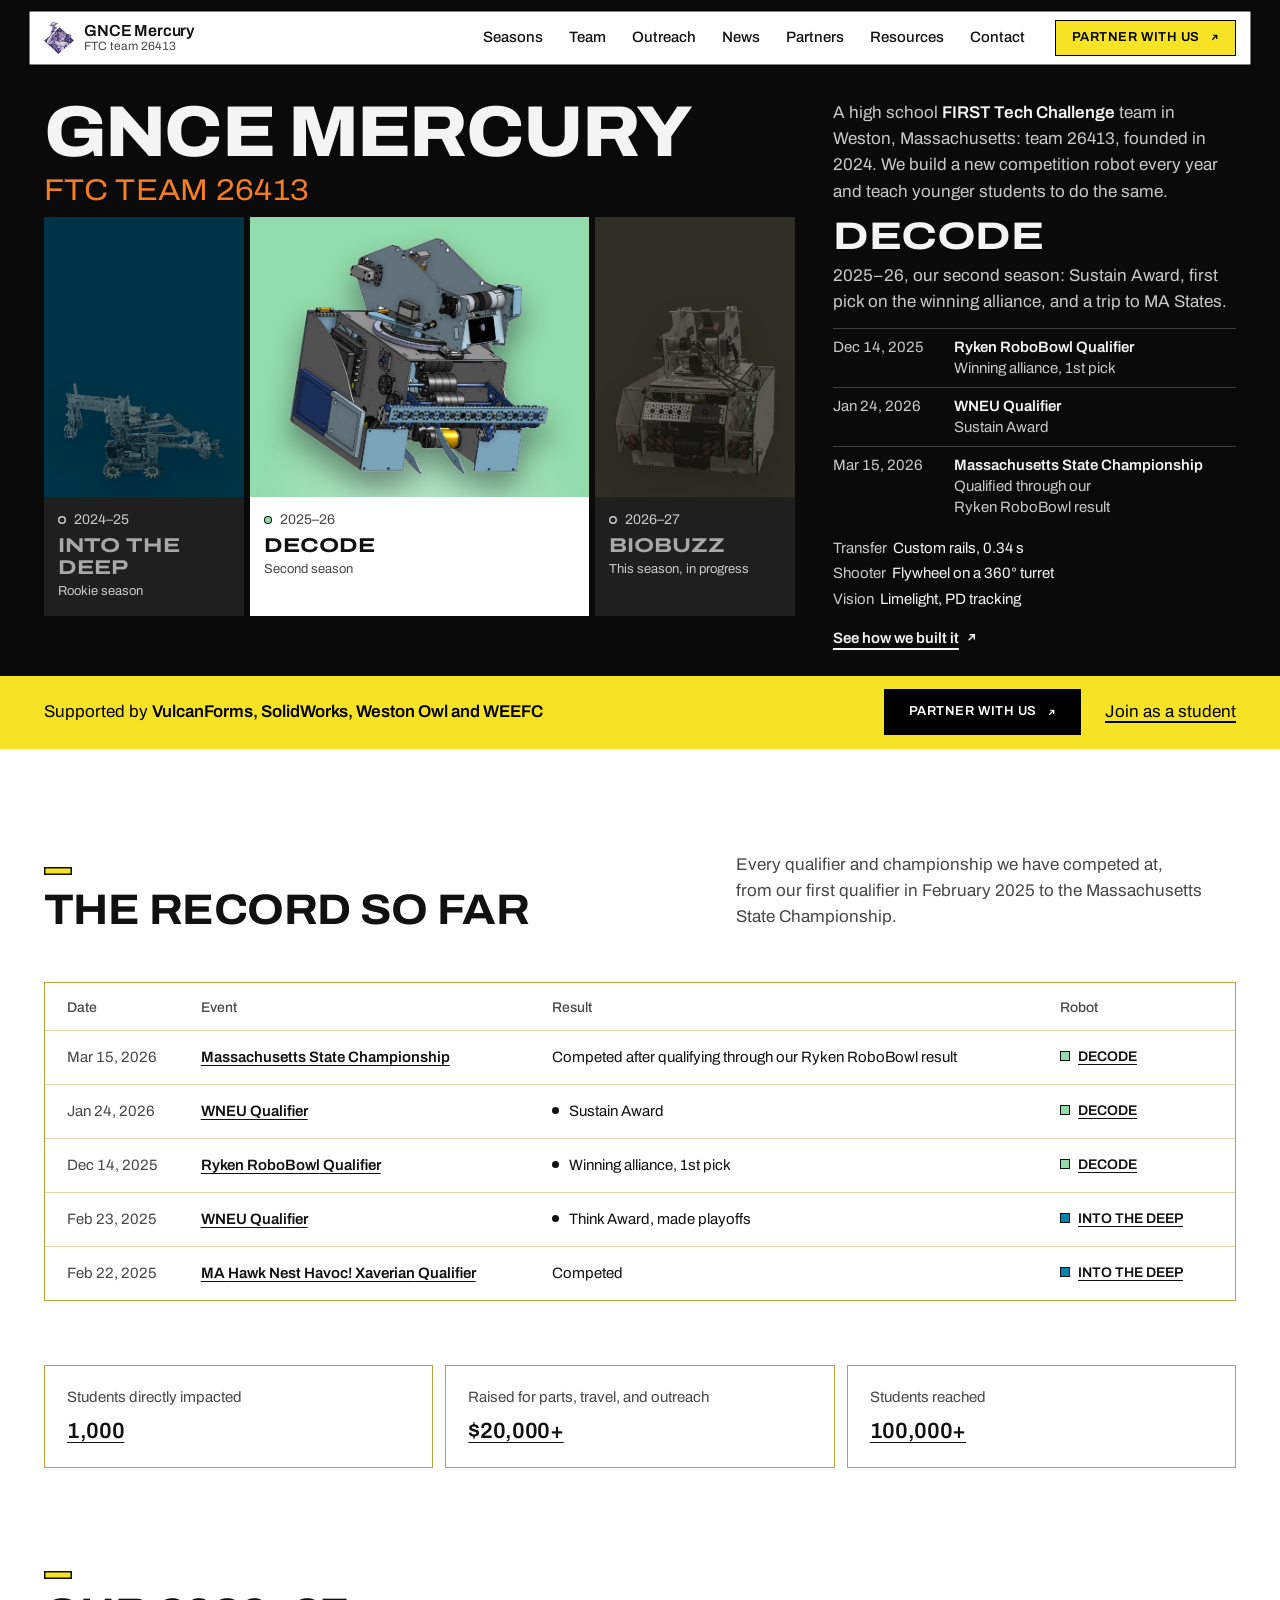
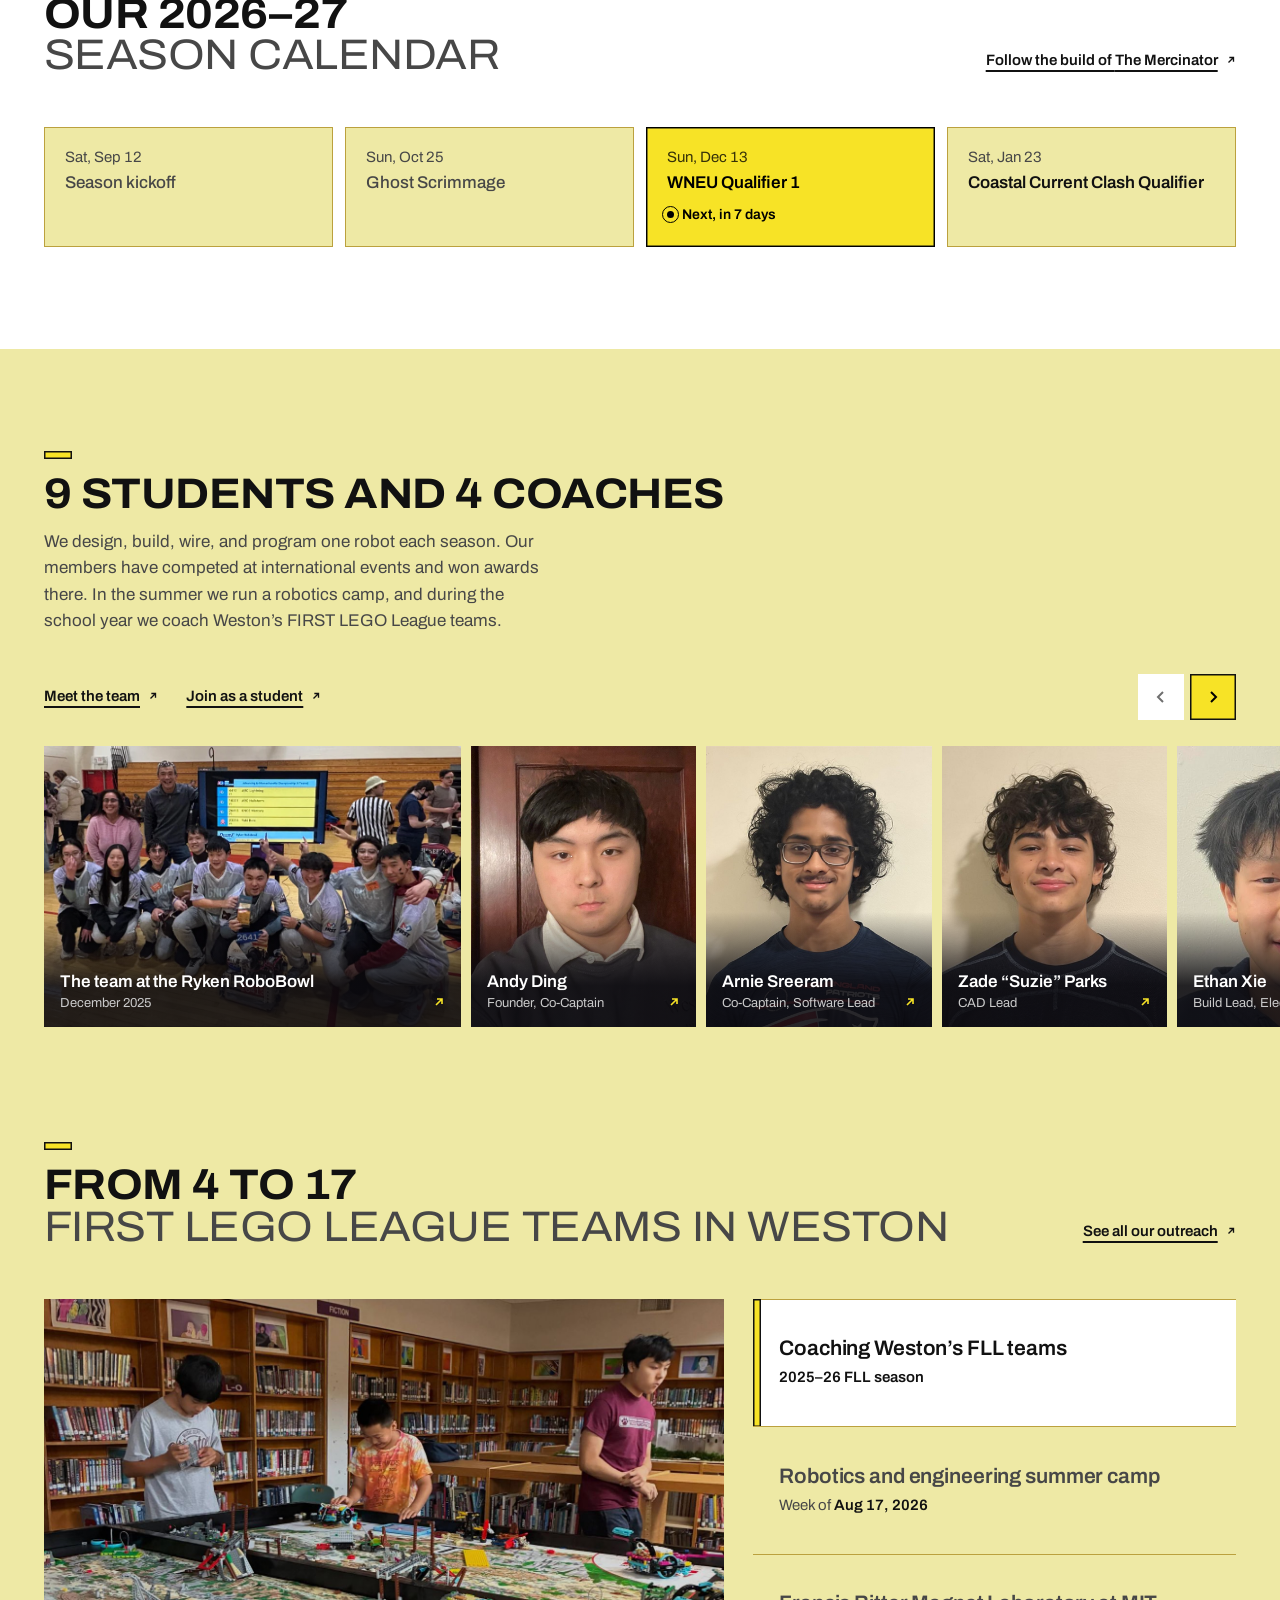
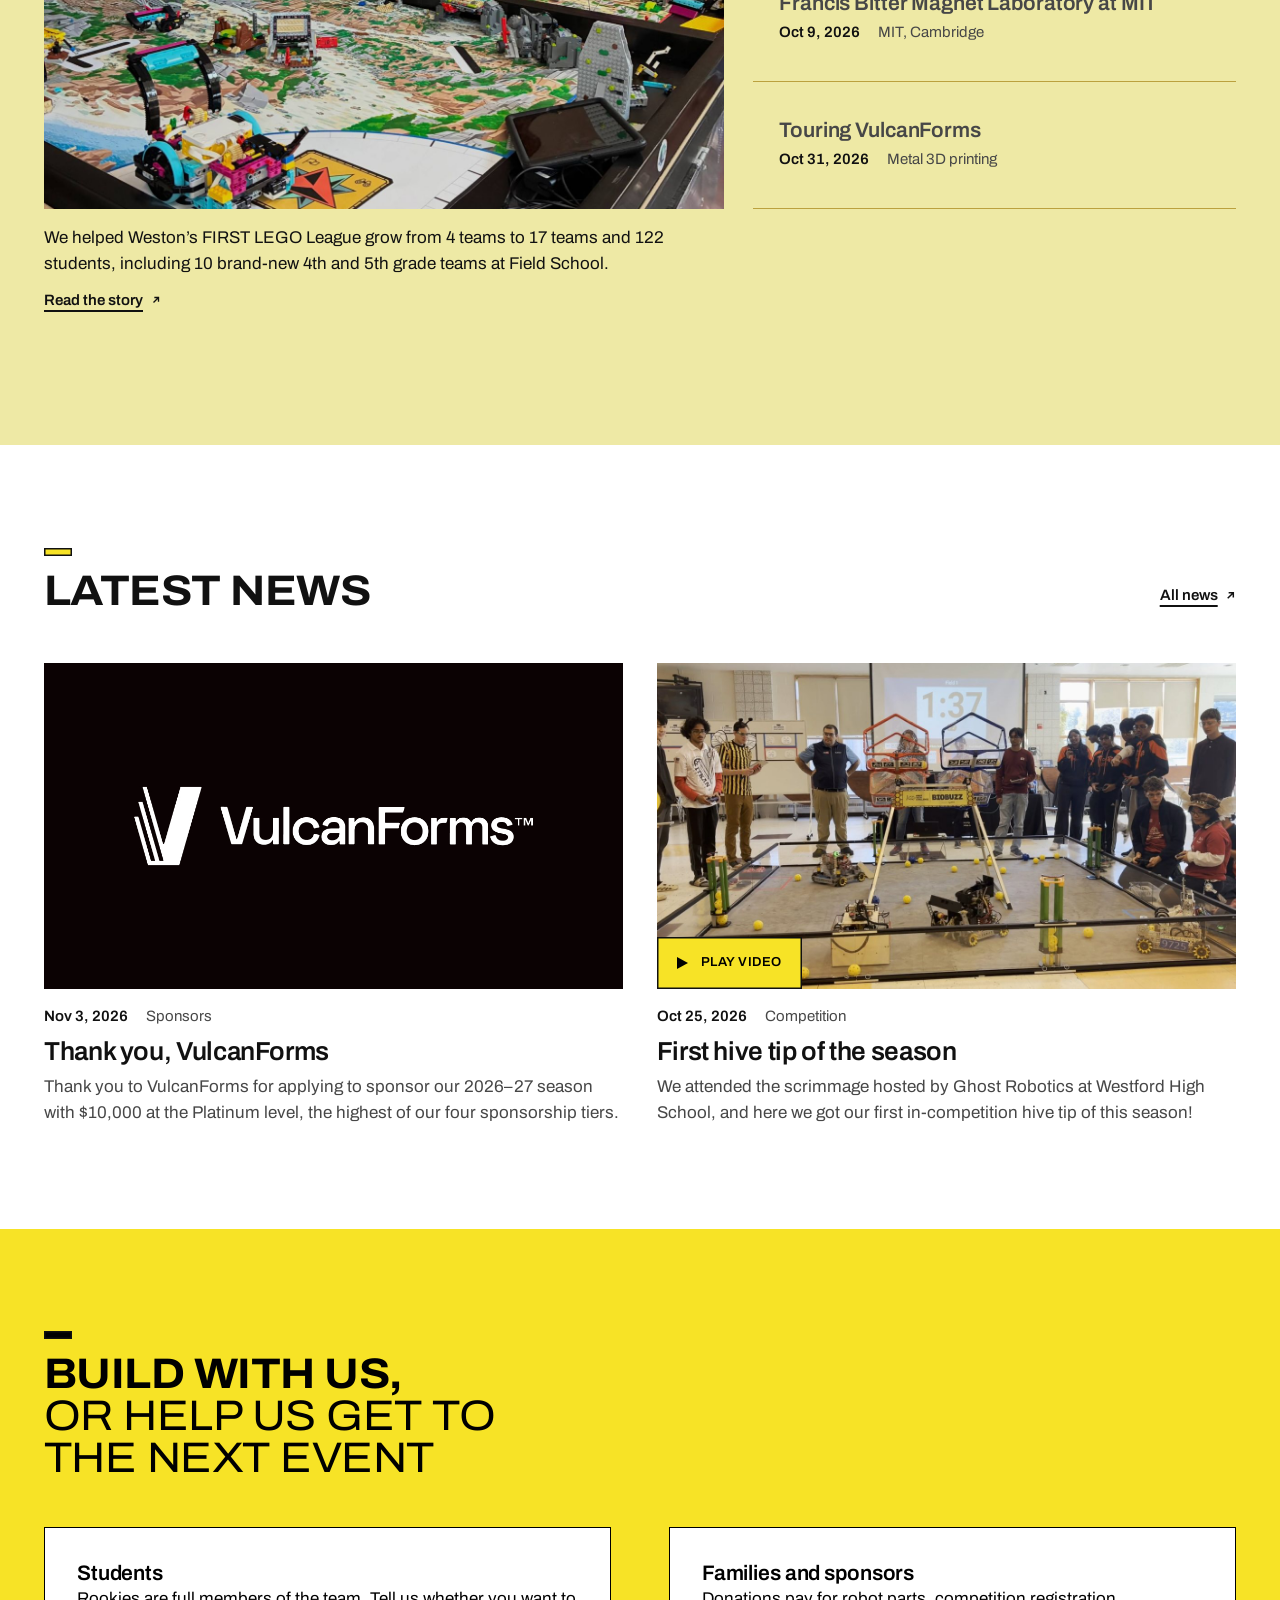
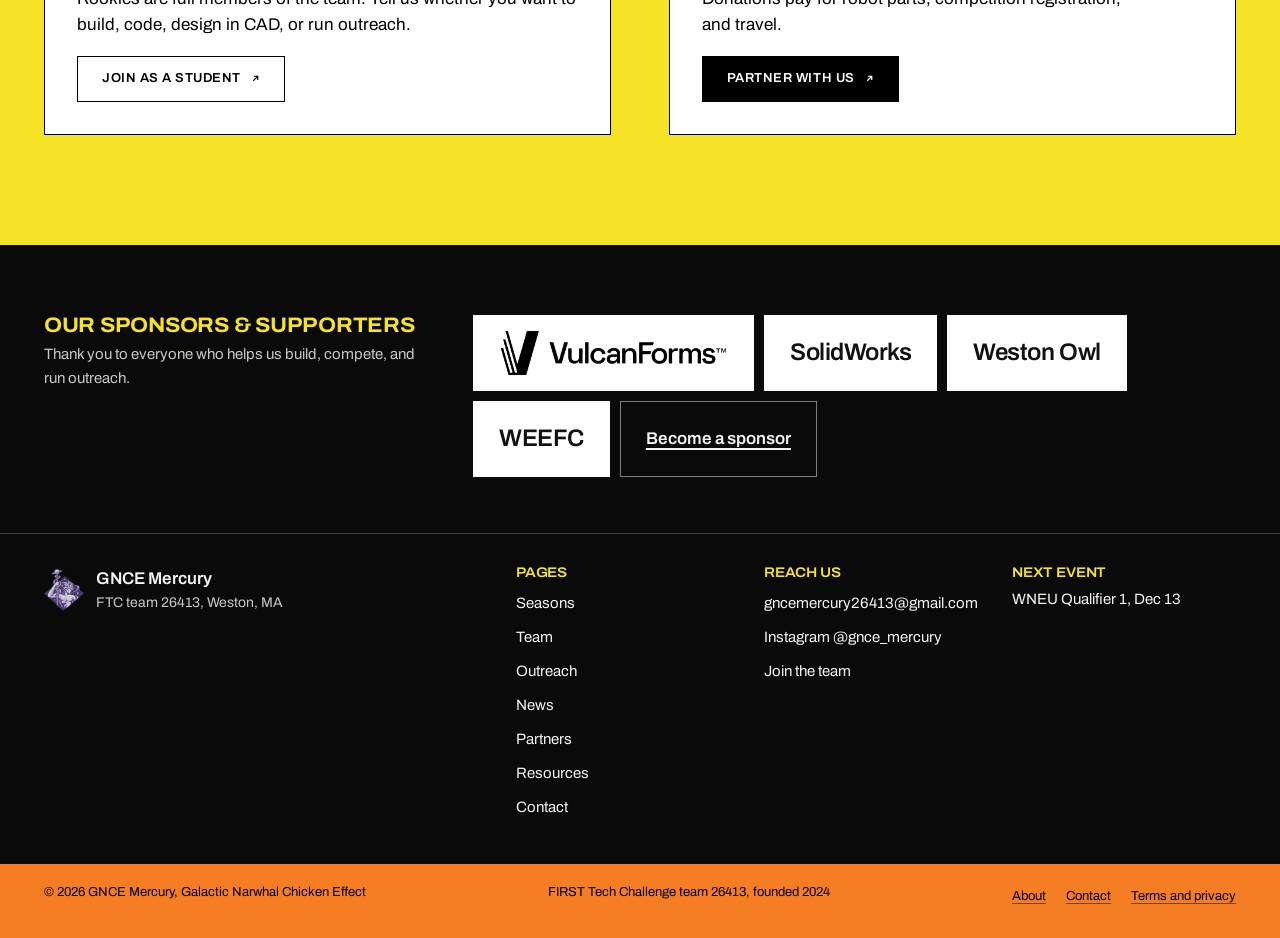
==== commit 3fe36efd: "VulcanForms: show the sponsorship as $10,000 Andy: "make the vulcan work sponsor money 10000". Vulca" ====
--- a/index.html
+++ b/index.html
@@ -497,7 +497,7 @@
             <a class="news-media" href="news.html#vulcanforms-platinum" tabindex="-1" aria-hidden="true"><img src="images/sponsors/vulcanforms-banner.png" width="1200" height="630" loading="lazy" alt=""></a>
             <p class="dateline"><time class="d" datetime="2026-11-03">Nov 3, 2026</time><span>Sponsors</span></p>
             <h3><a href="news.html#vulcanforms-platinum">Thank you, <span translate="no">VulcanForms</span></a></h3>
-            <p>Thank you to <span translate="no">VulcanForms</span> for applying to sponsor our 2026–&#8288;27 season at the Platinum level ($7,500+), the highest of our four sponsorship tiers.</p>
+            <p>Thank you to <span translate="no">VulcanForms</span> for applying to sponsor our 2026–&#8288;27 season with $10,000 at the Platinum level, the highest of our four sponsorship tiers.</p>
           </article>
           <article class="news-card">
             <figure class="news-media" data-video>
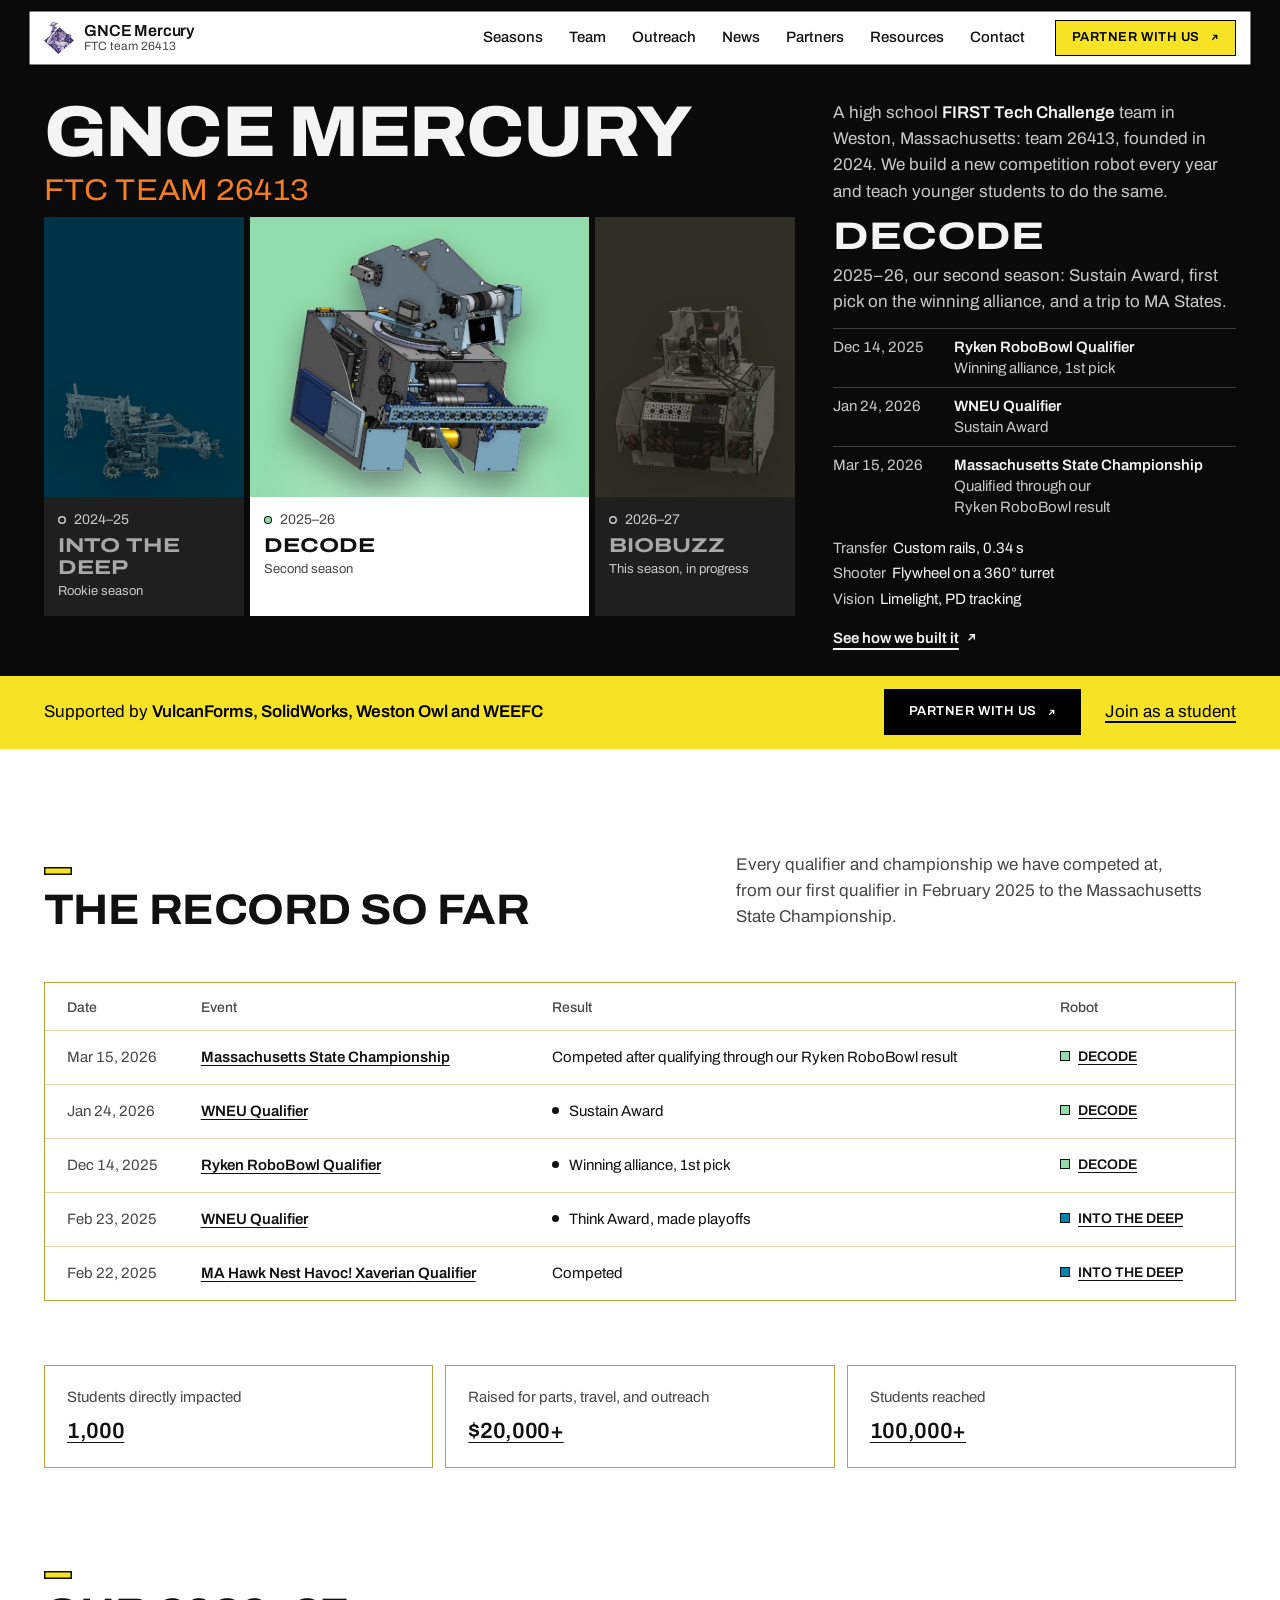
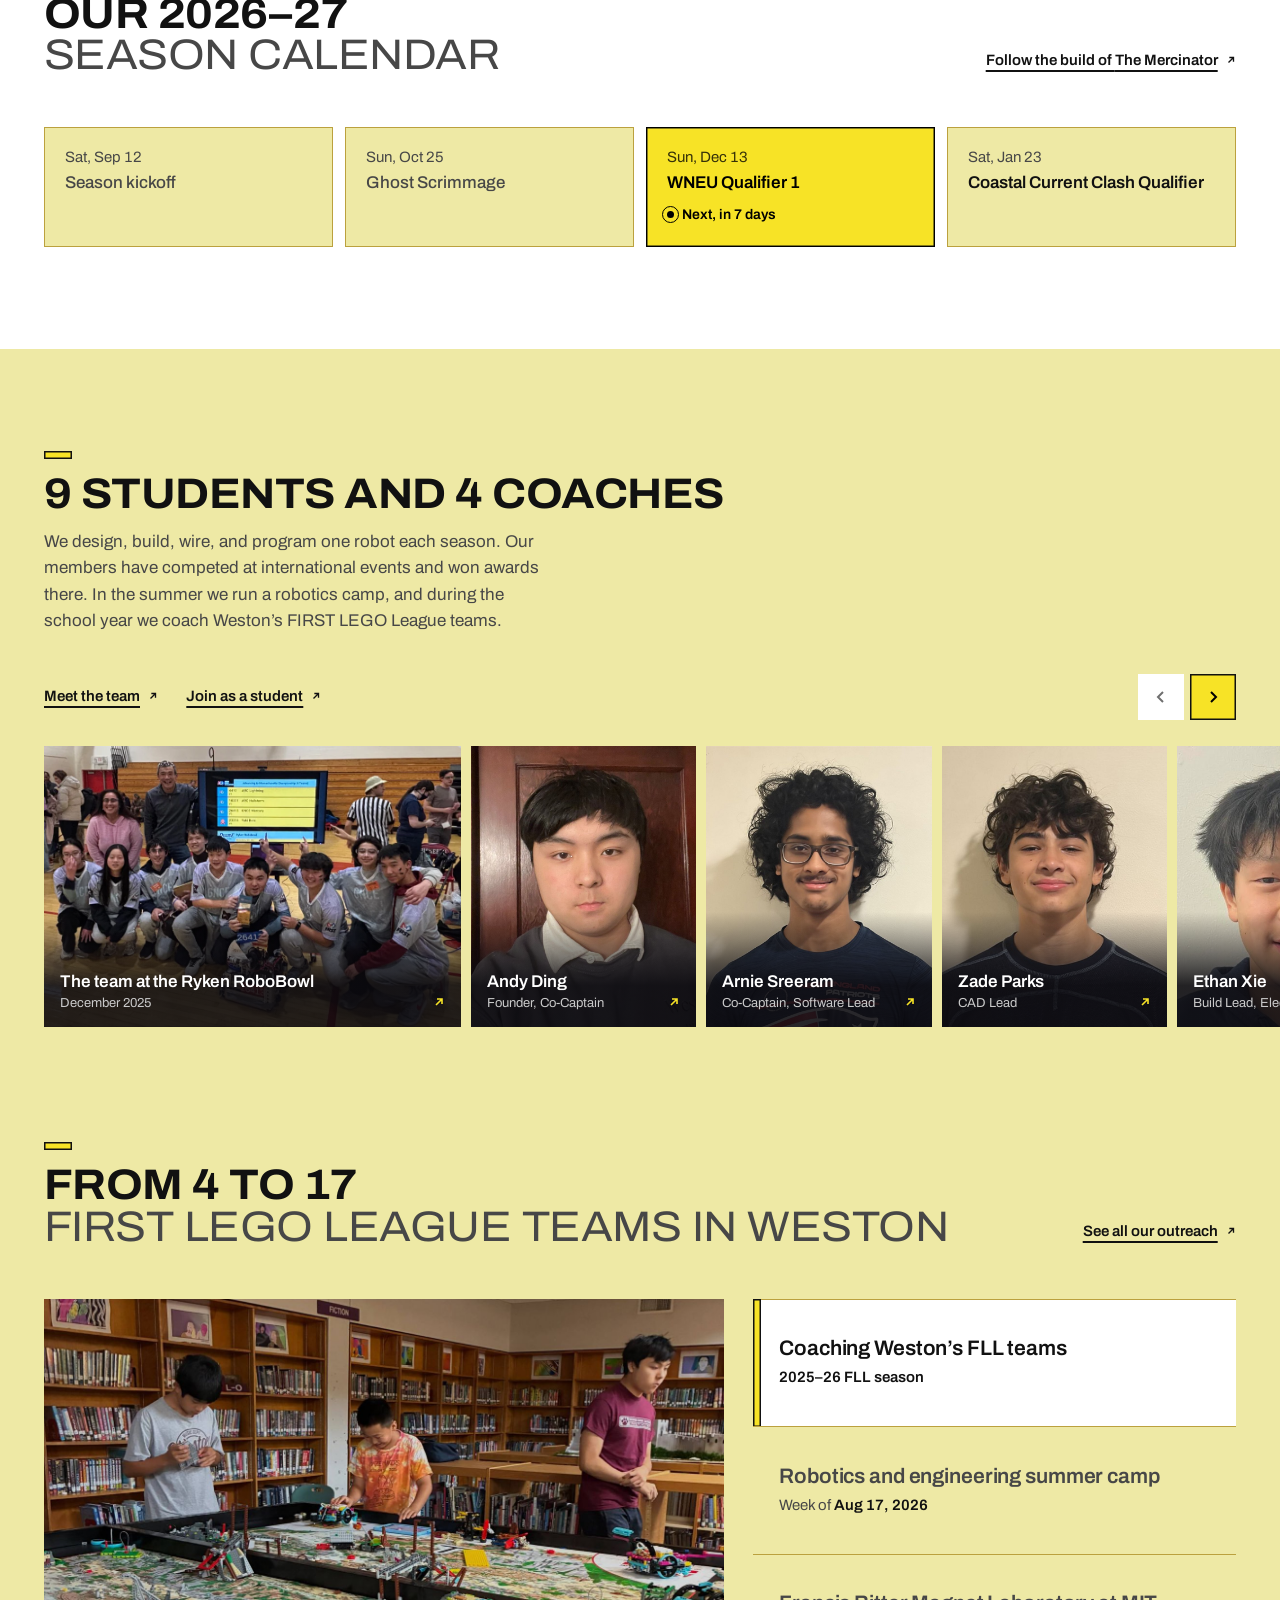
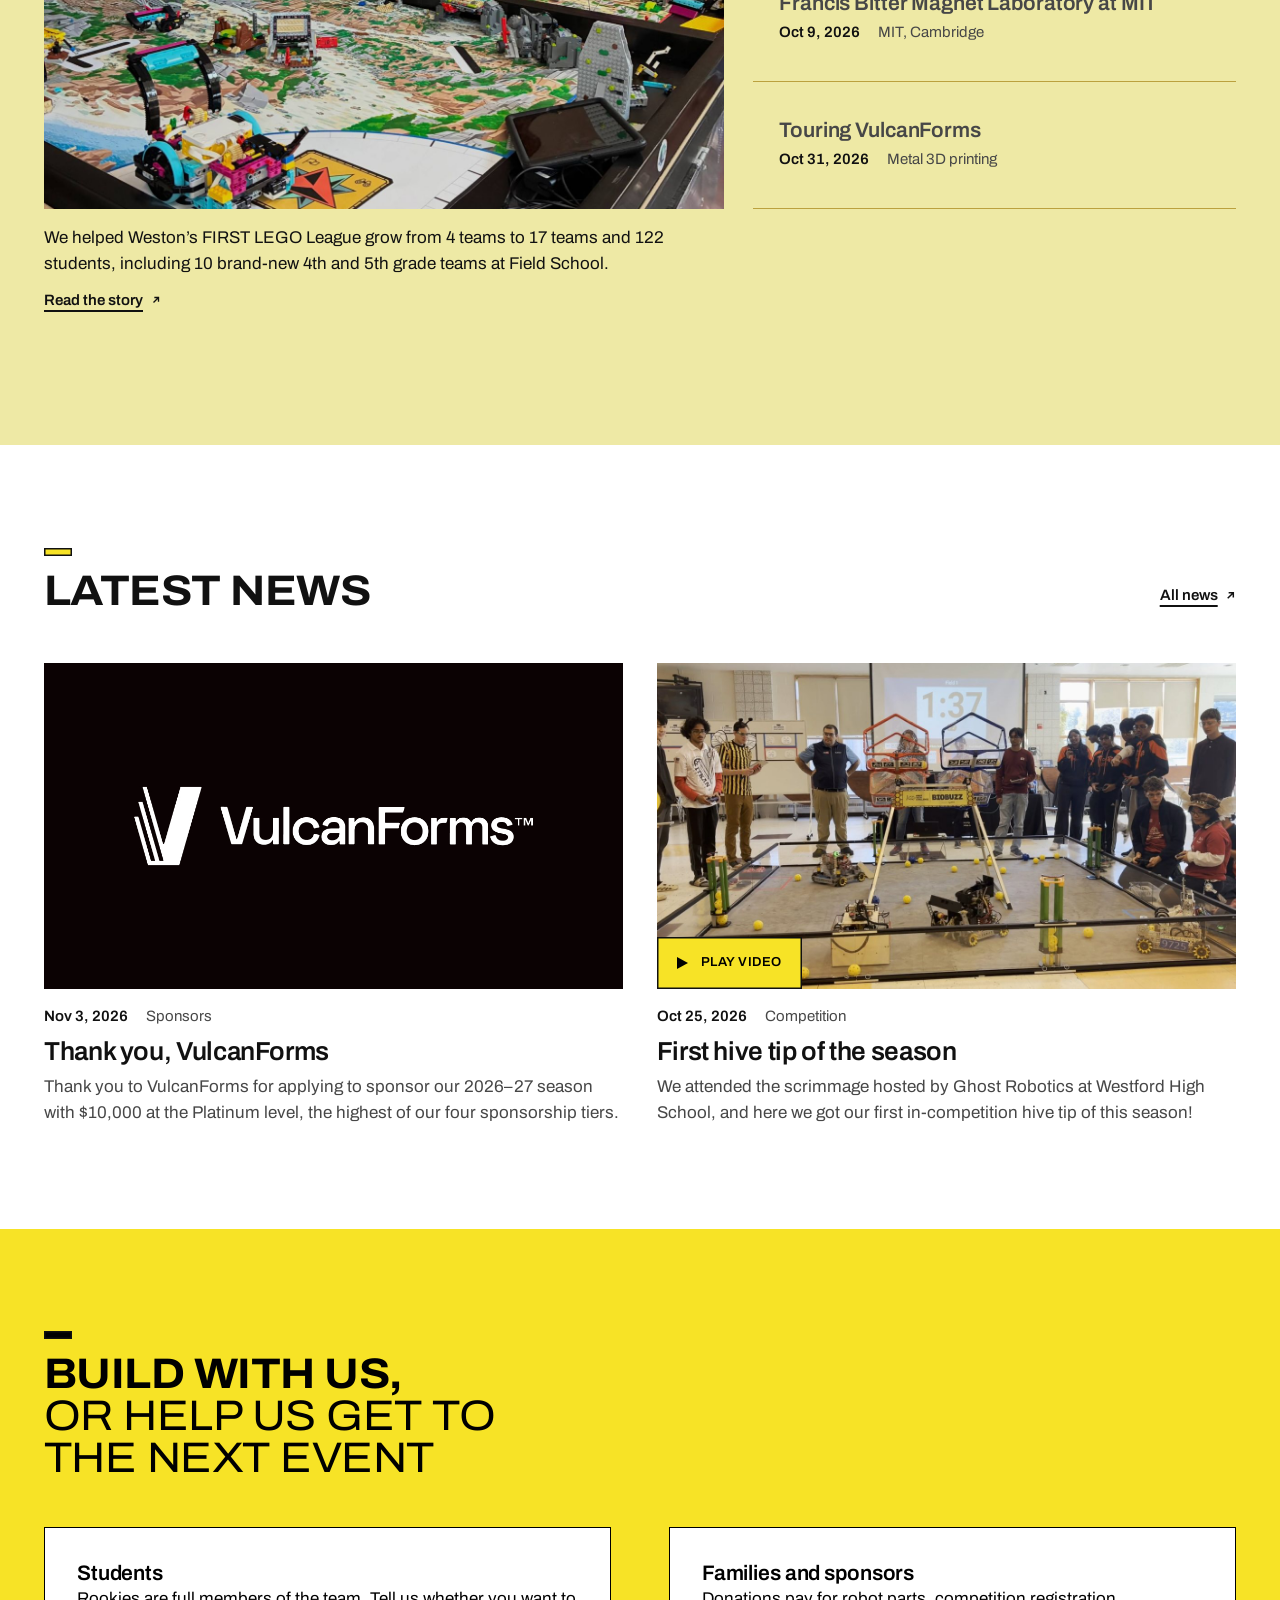
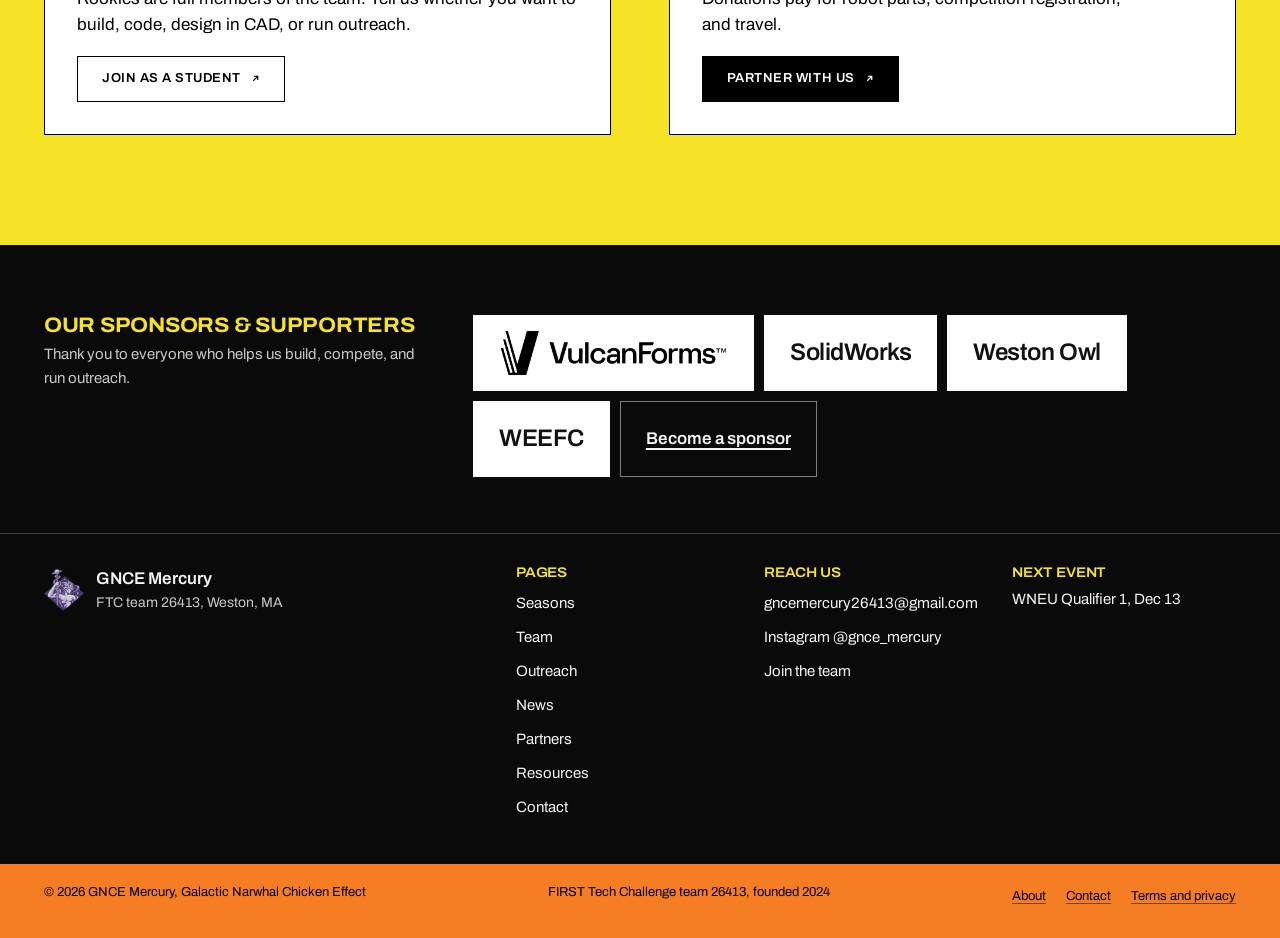
==== commit 5e983354: "Team: Zade Parks, without the nickname, and one quote Andy: "change zdes name to not include suzie j" ====
--- a/index.html
+++ b/index.html
@@ -393,7 +393,7 @@
         </a></li>
         <li><a class="strip-card" href="team.html#zade-parks">
           <img src="images/team/zade.jpg" width="800" height="1000" loading="lazy" alt="">
-          <span class="strip-label"><b>Zade &ldquo;Suzie&rdquo; Parks</b><span>CAD Lead</span></span>
+          <span class="strip-label"><b>Zade Parks</b><span>CAD Lead</span></span>
         </a></li>
         <li><a class="strip-card" href="team.html#ethan-xie">
           <img src="images/team/ethan.jpg" width="800" height="1000" loading="lazy" alt="">
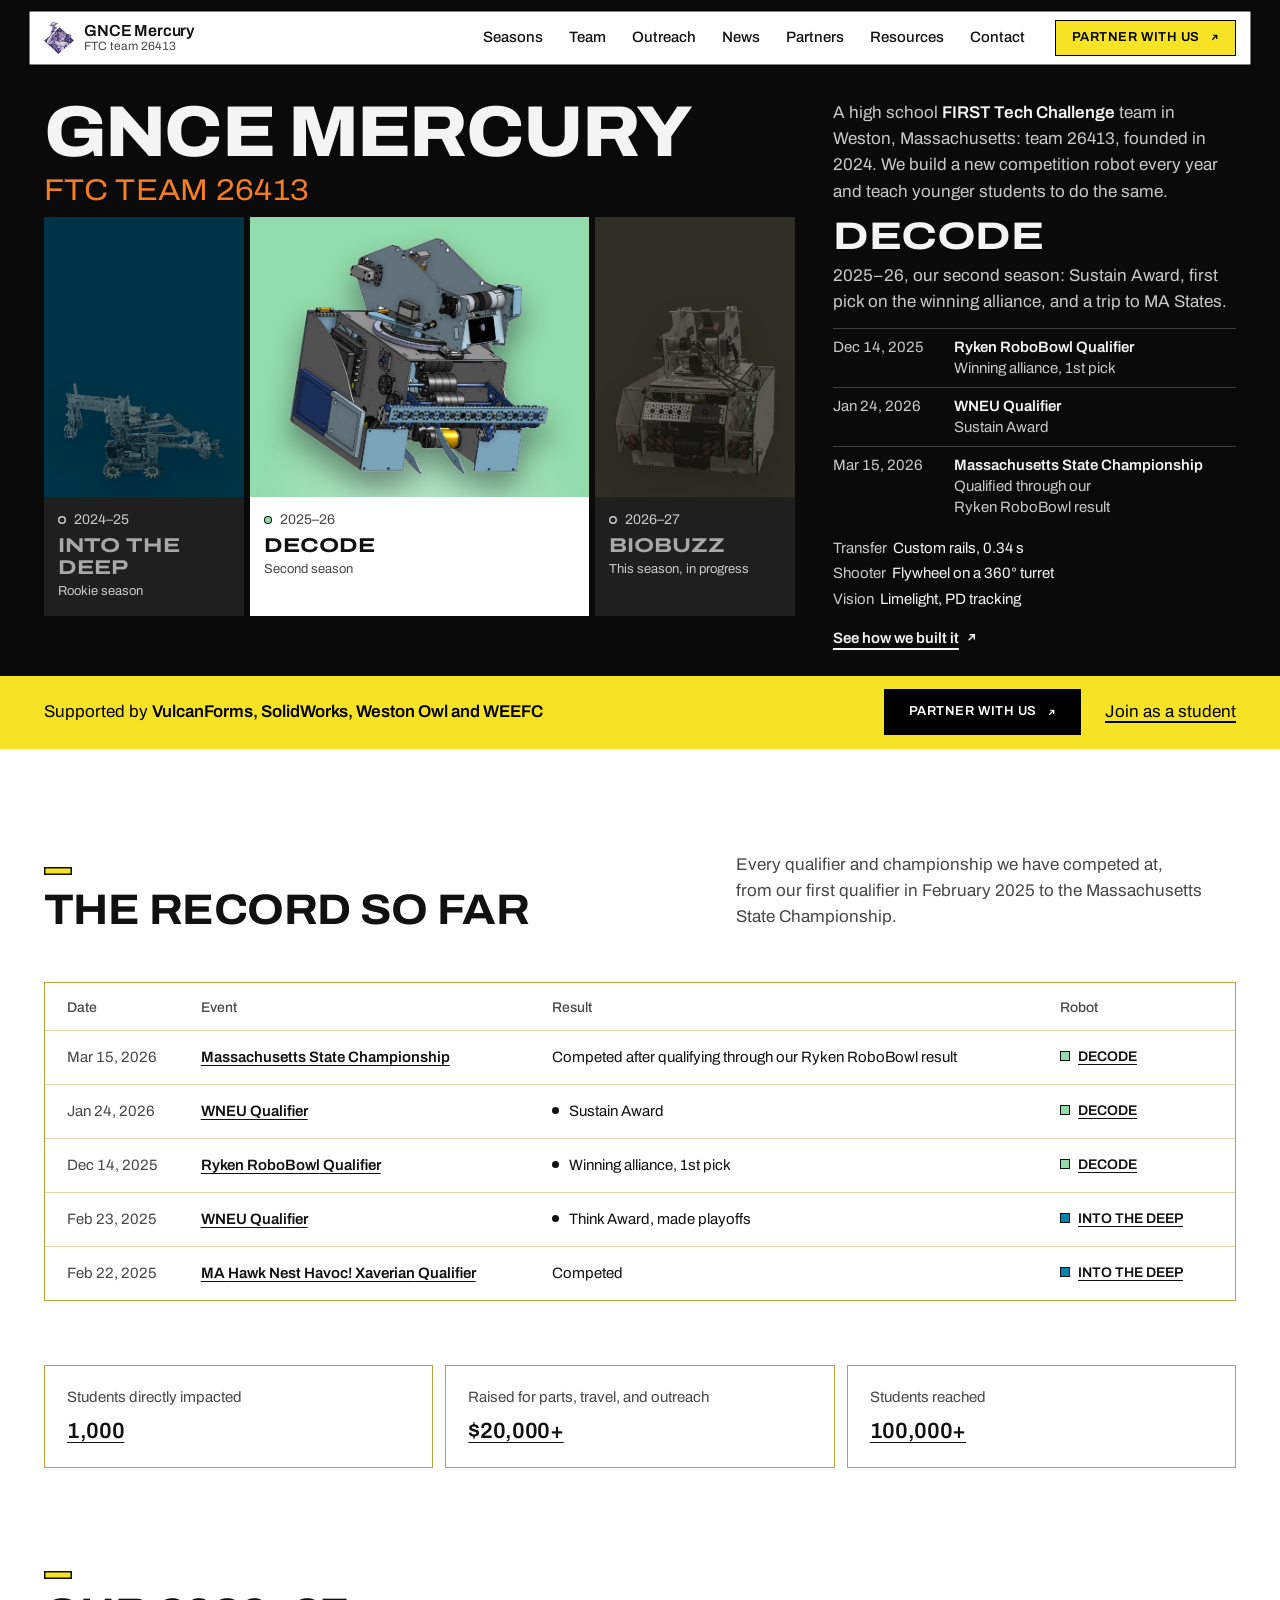
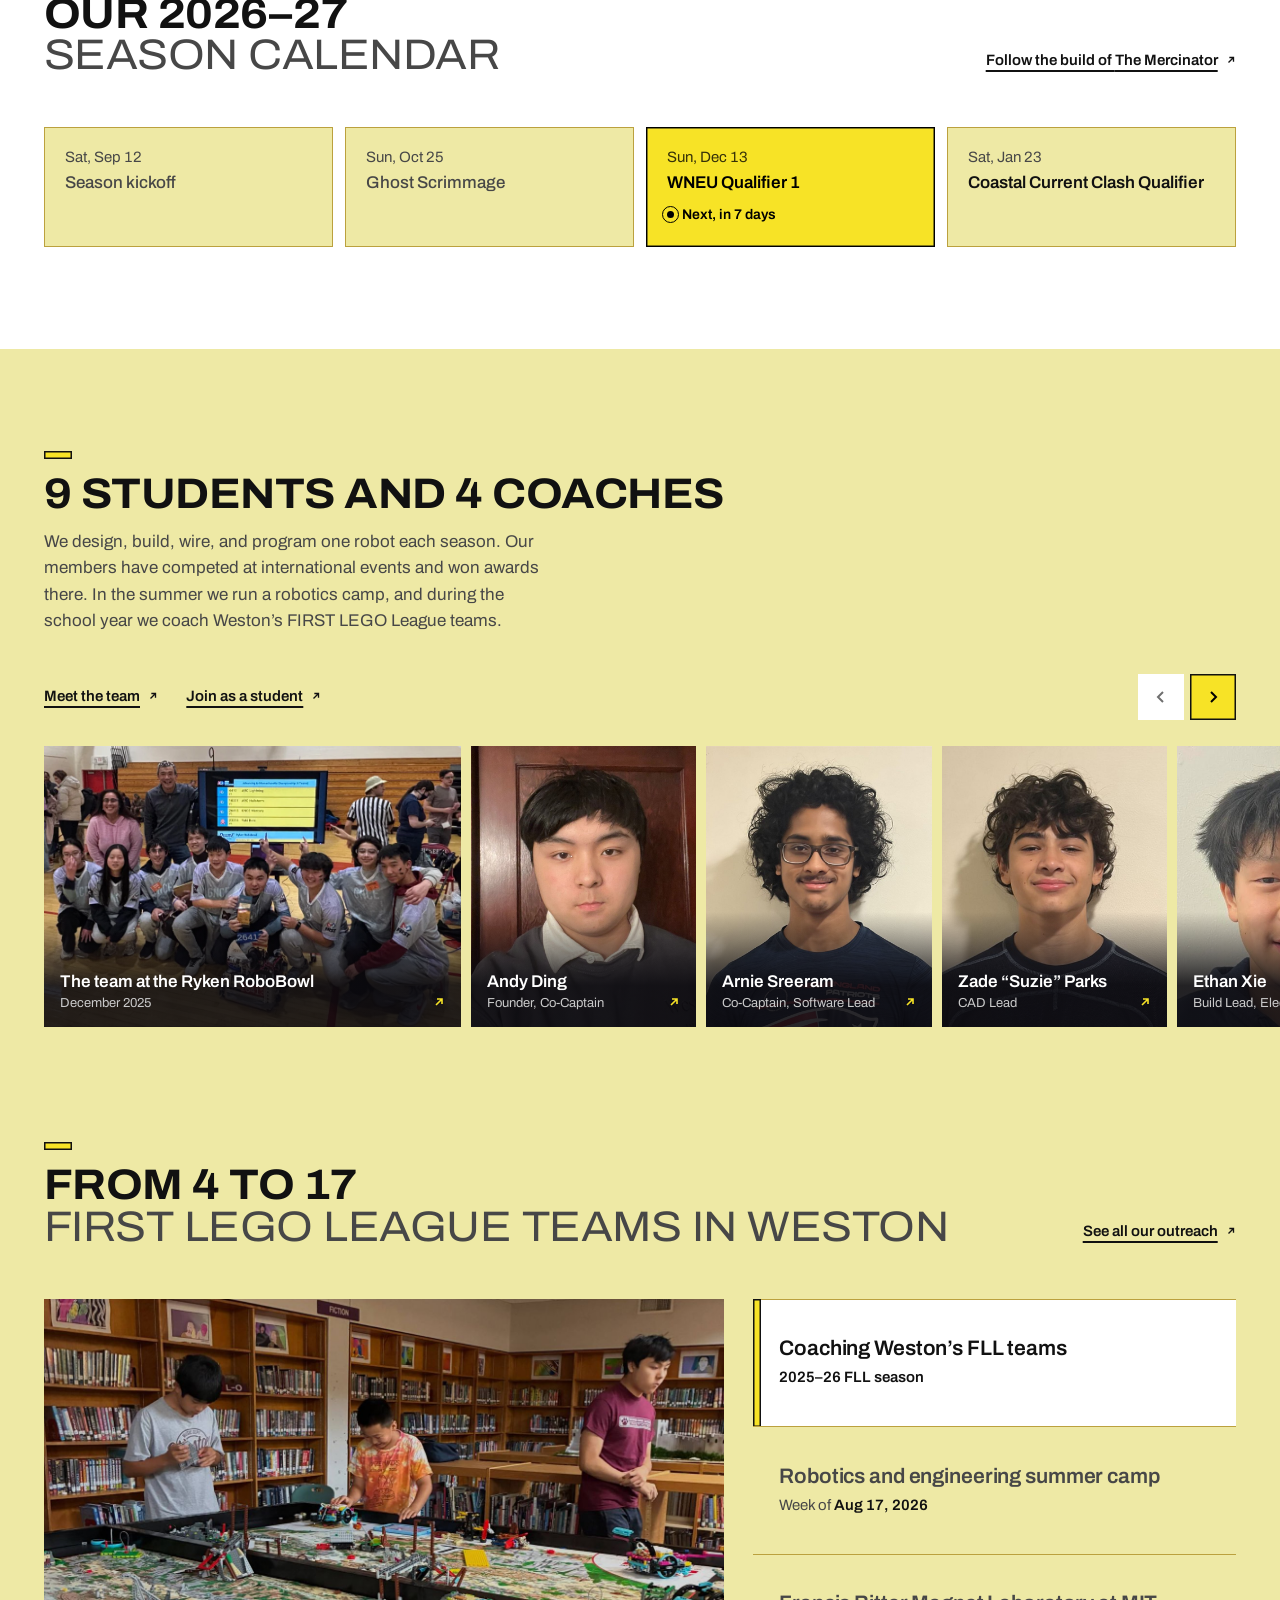
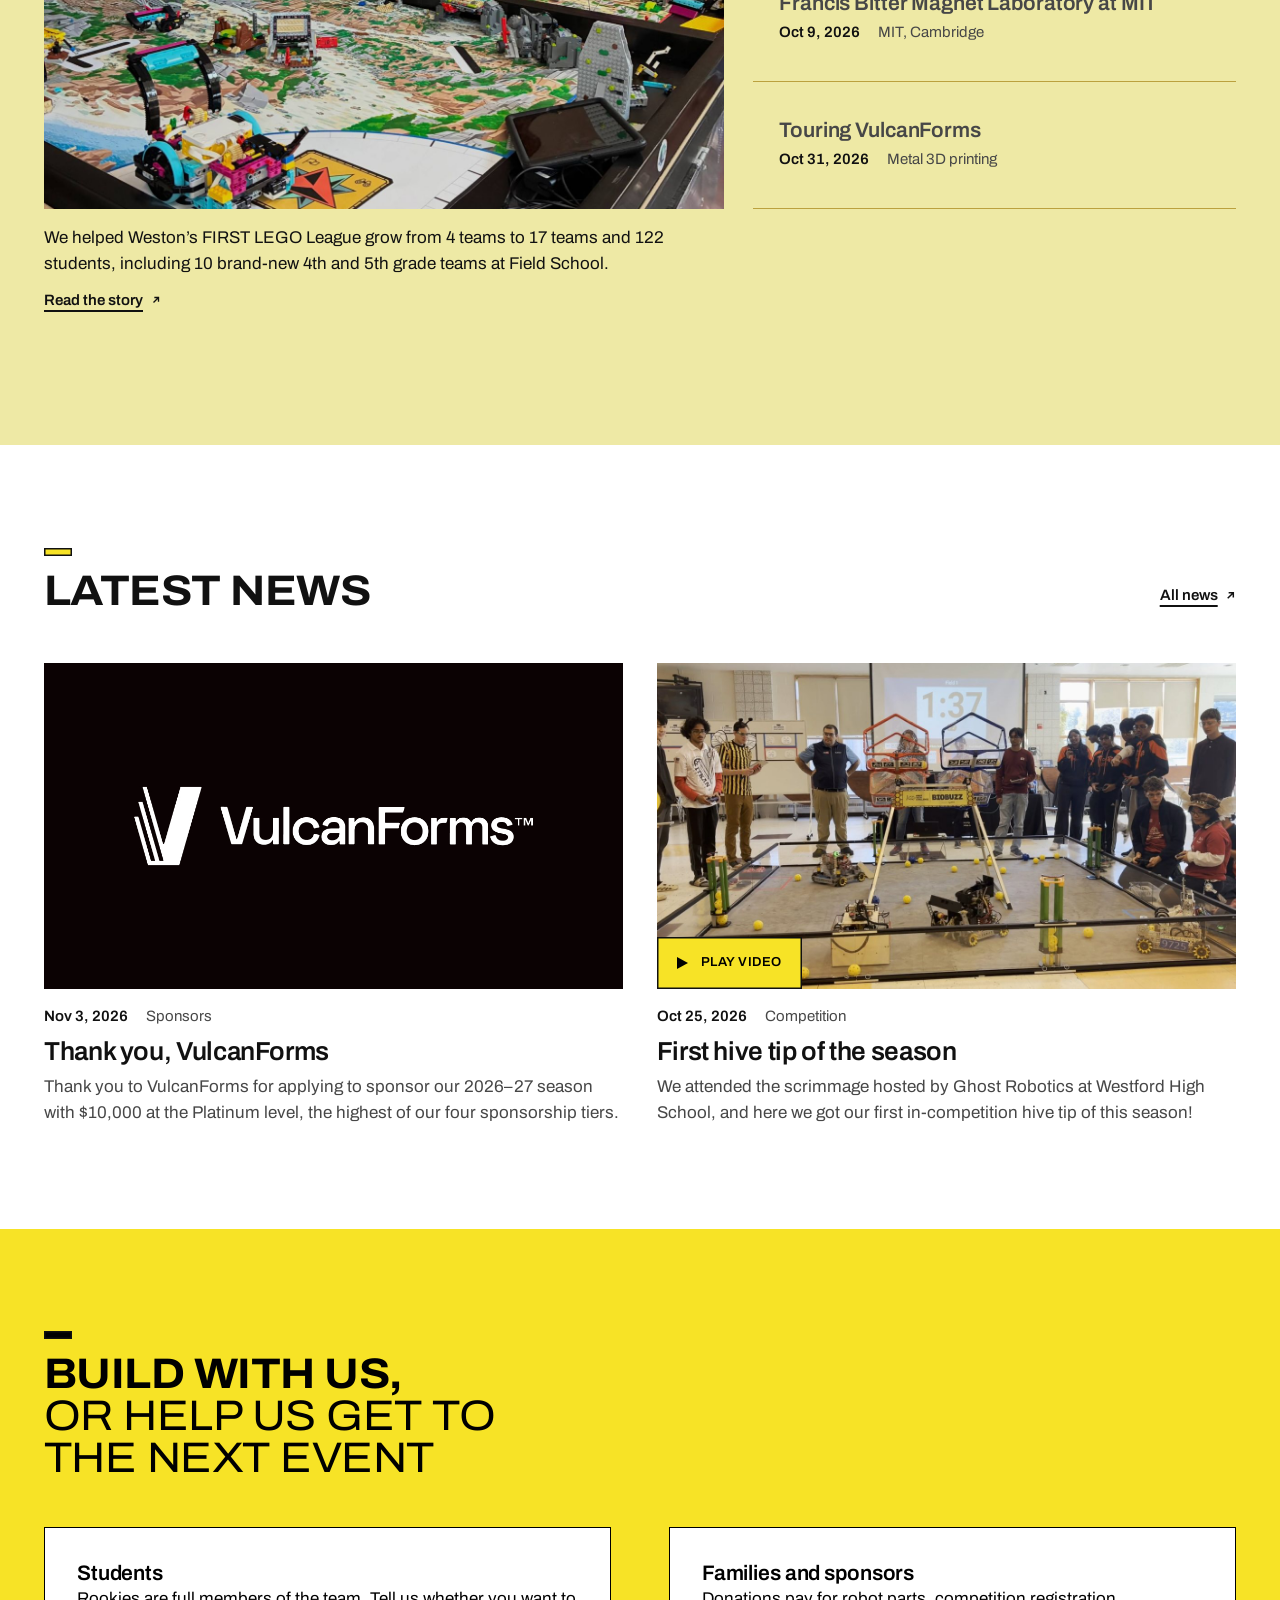
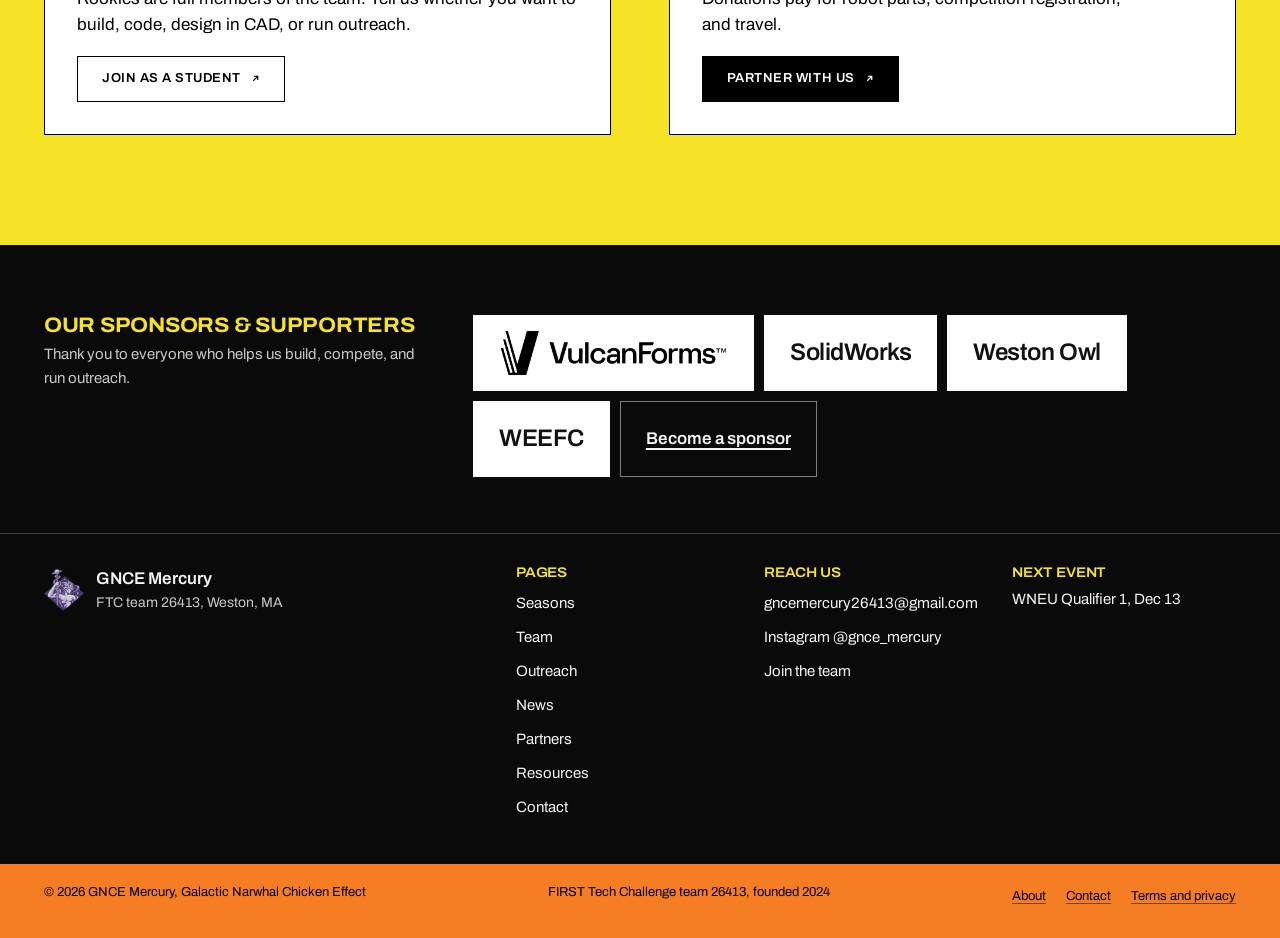
==== commit e1a0815b: "Zade "Suzie" Parks again, with his three quotes, and his card locked Andy: "keep it suzie parks", re" ====
--- a/index.html
+++ b/index.html
@@ -391,9 +391,10 @@
           <img src="images/team/arnie.jpg" width="800" height="1000" loading="lazy" alt="">
           <span class="strip-label"><b>Arnie Sreeram</b><span>Co-Captain, Software Lead</span></span>
         </a></li>
+        <!-- LOCKED: Zade's strip card, like his card on team.html (see CLAUDE.md). -->
         <li><a class="strip-card" href="team.html#zade-parks">
           <img src="images/team/zade.jpg" width="800" height="1000" loading="lazy" alt="">
-          <span class="strip-label"><b>Zade Parks</b><span>CAD Lead</span></span>
+          <span class="strip-label"><b>Zade &ldquo;Suzie&rdquo; Parks</b><span>CAD Lead</span></span>
         </a></li>
         <li><a class="strip-card" href="team.html#ethan-xie">
           <img src="images/team/ethan.jpg" width="800" height="1000" loading="lazy" alt="">
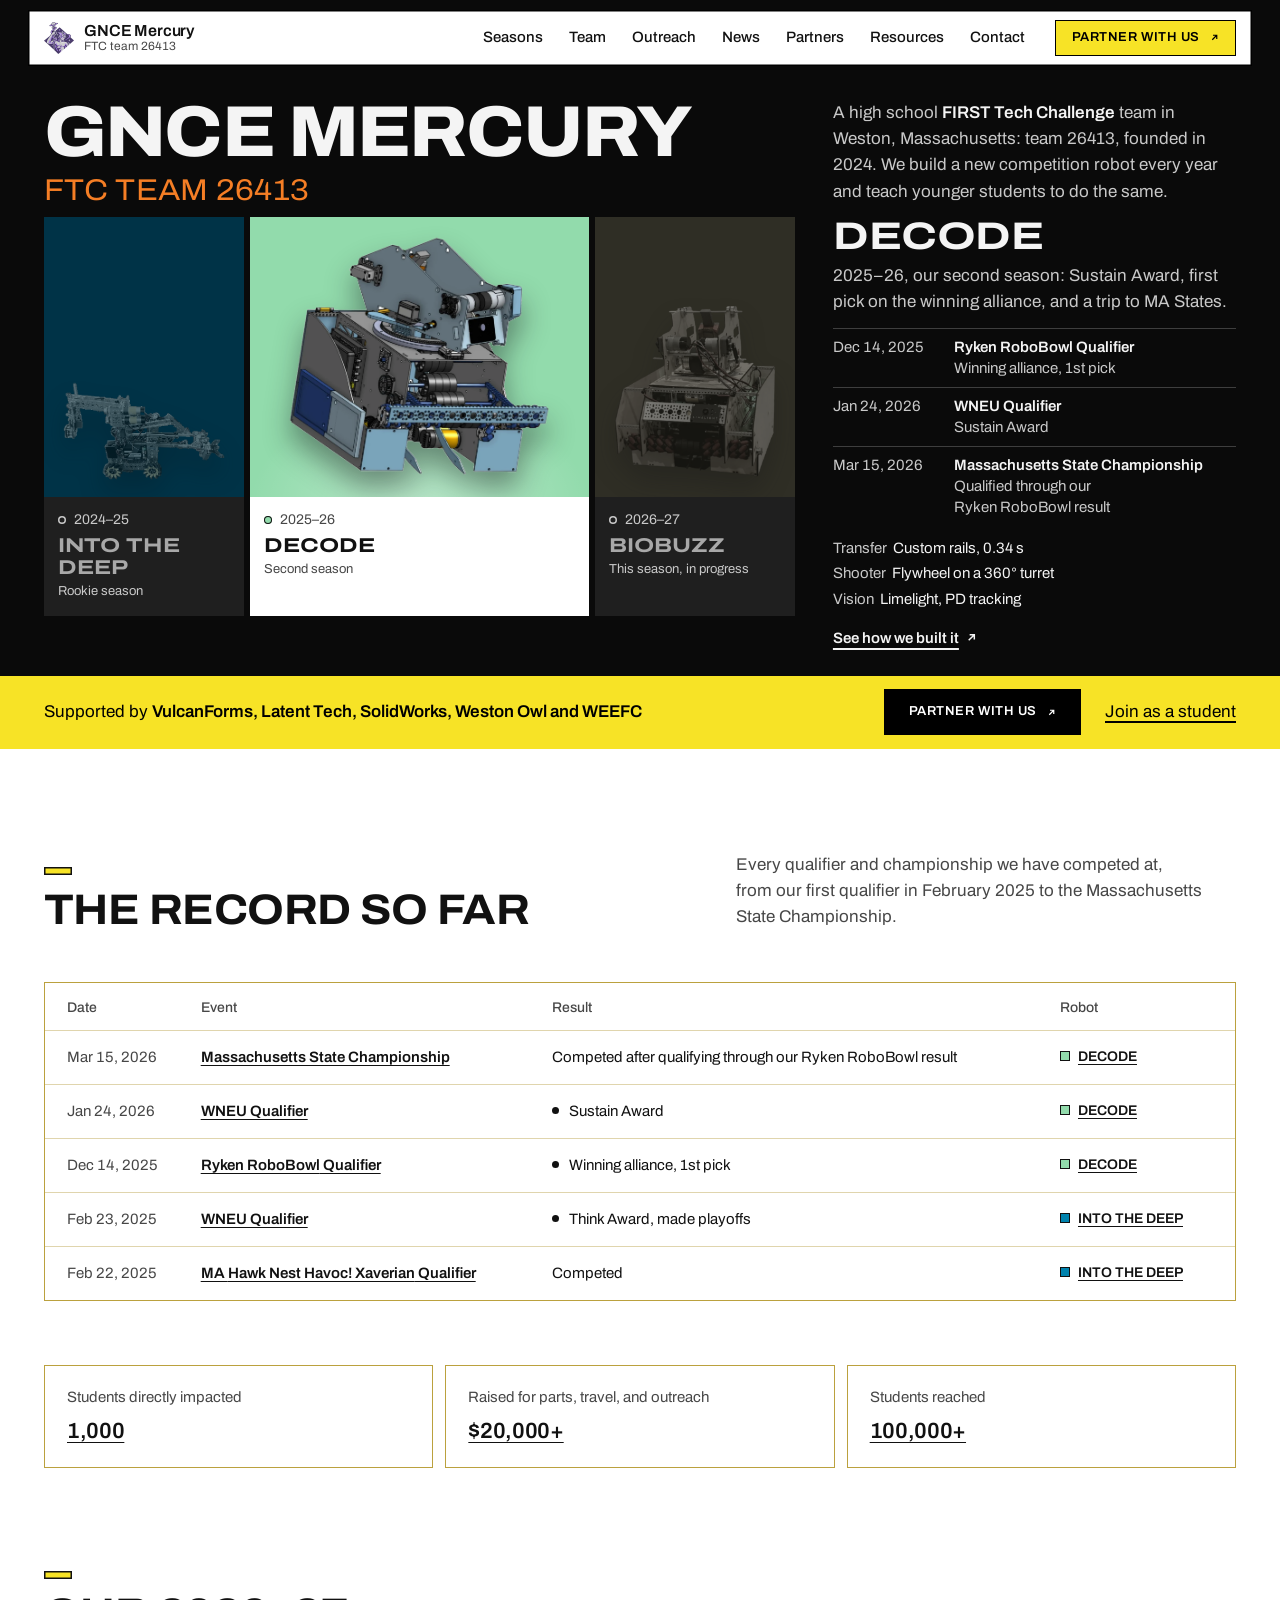
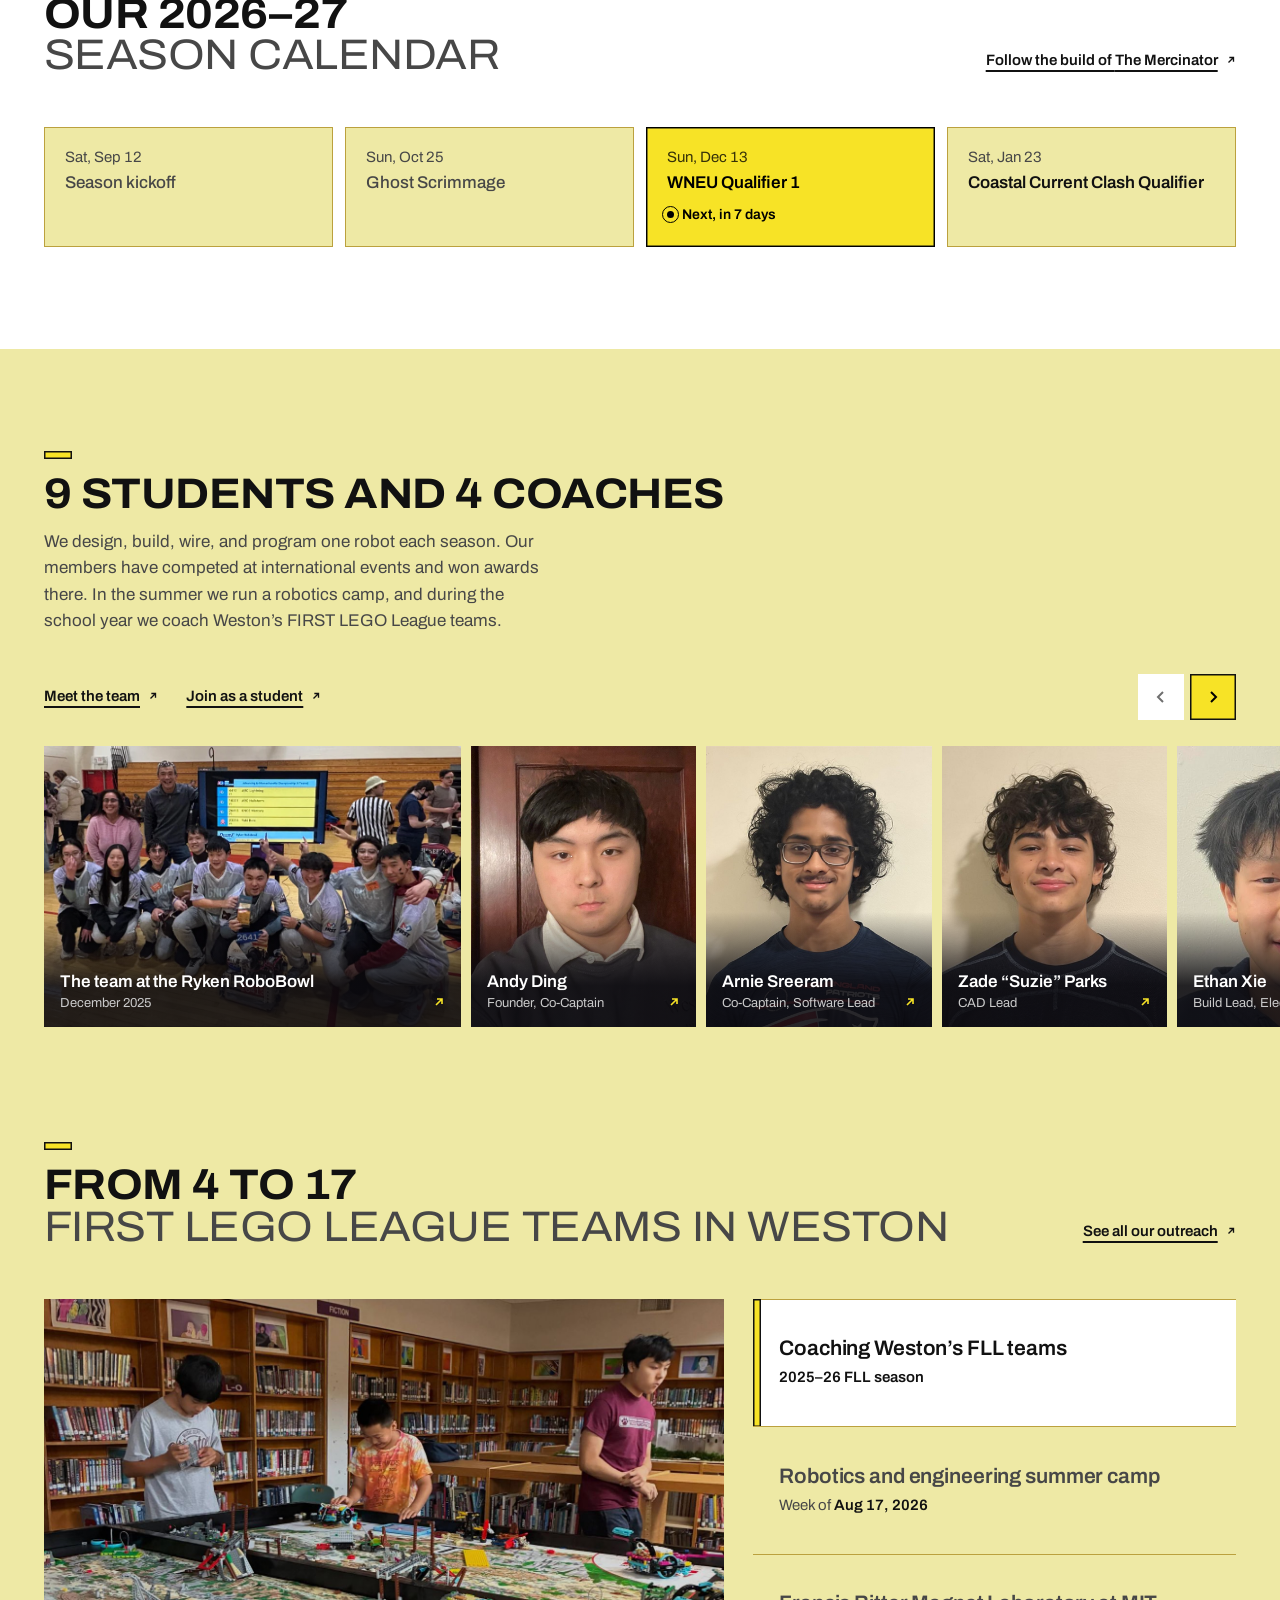
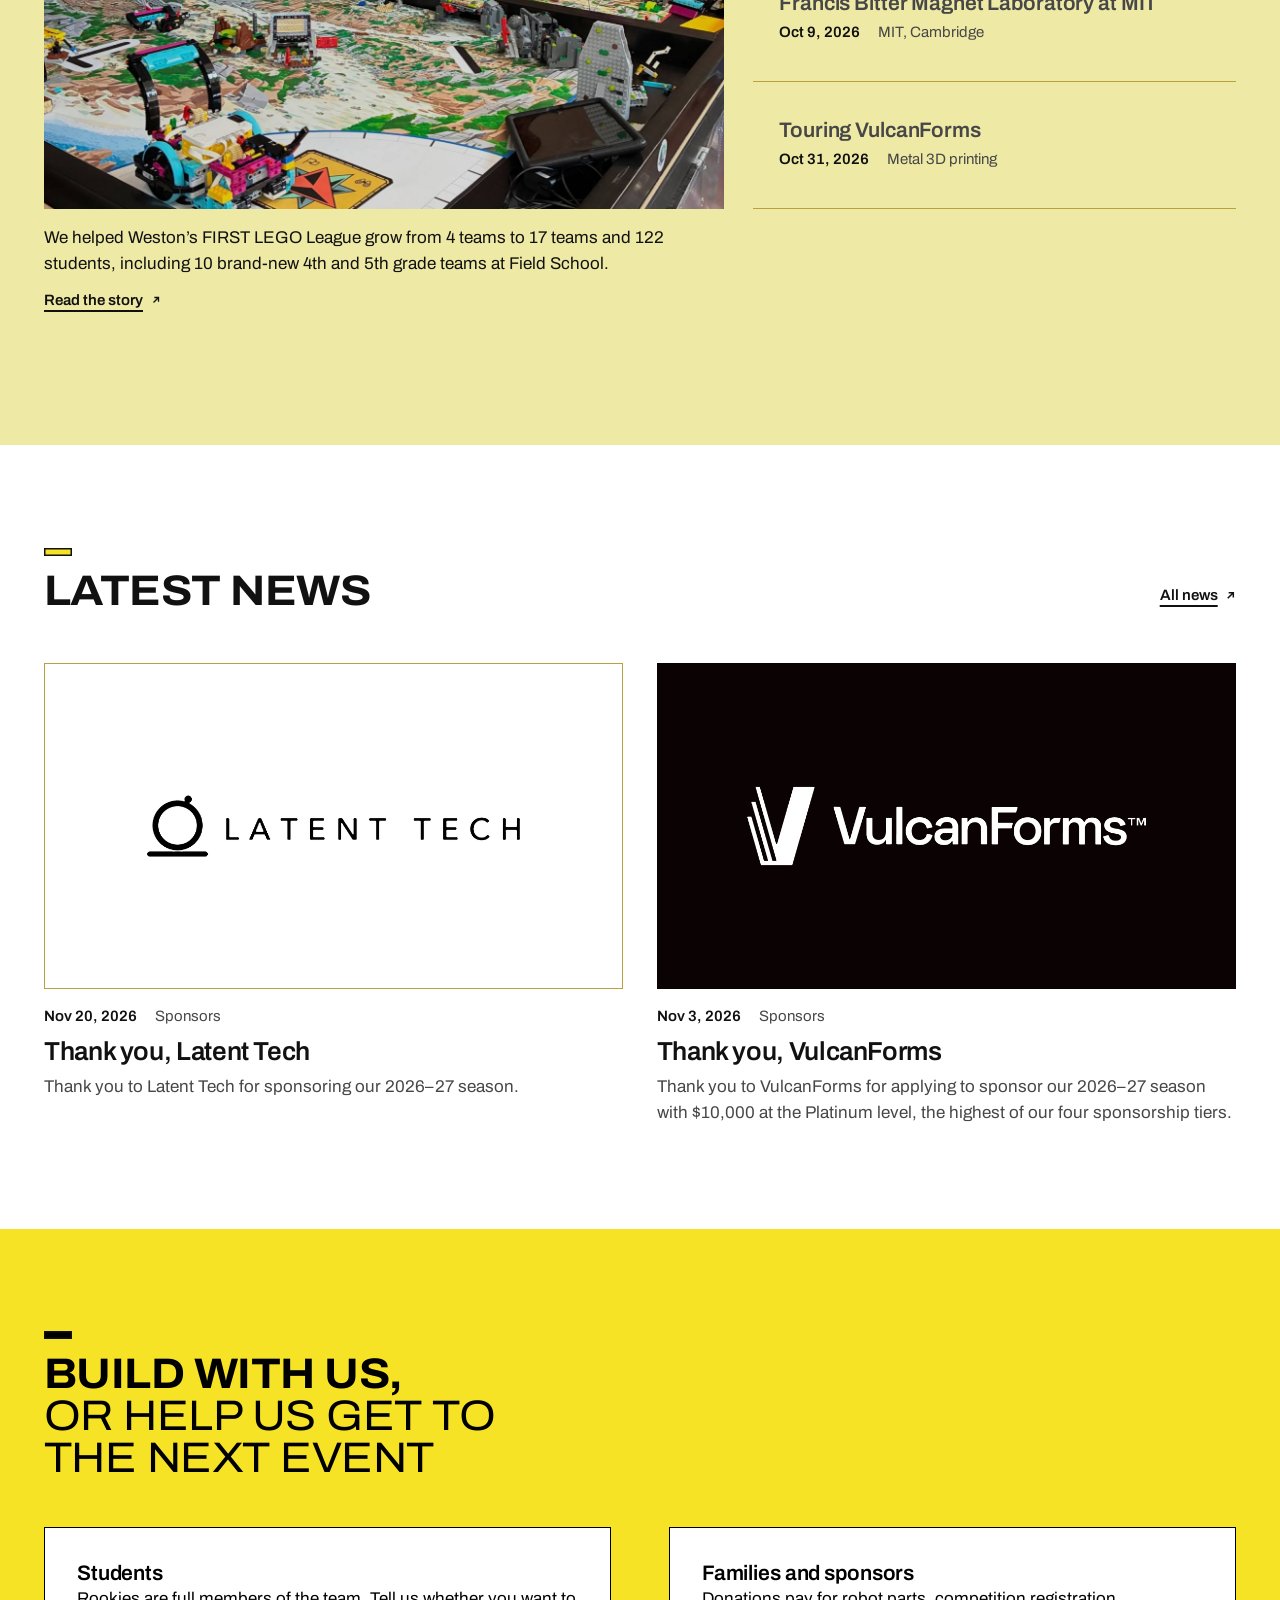
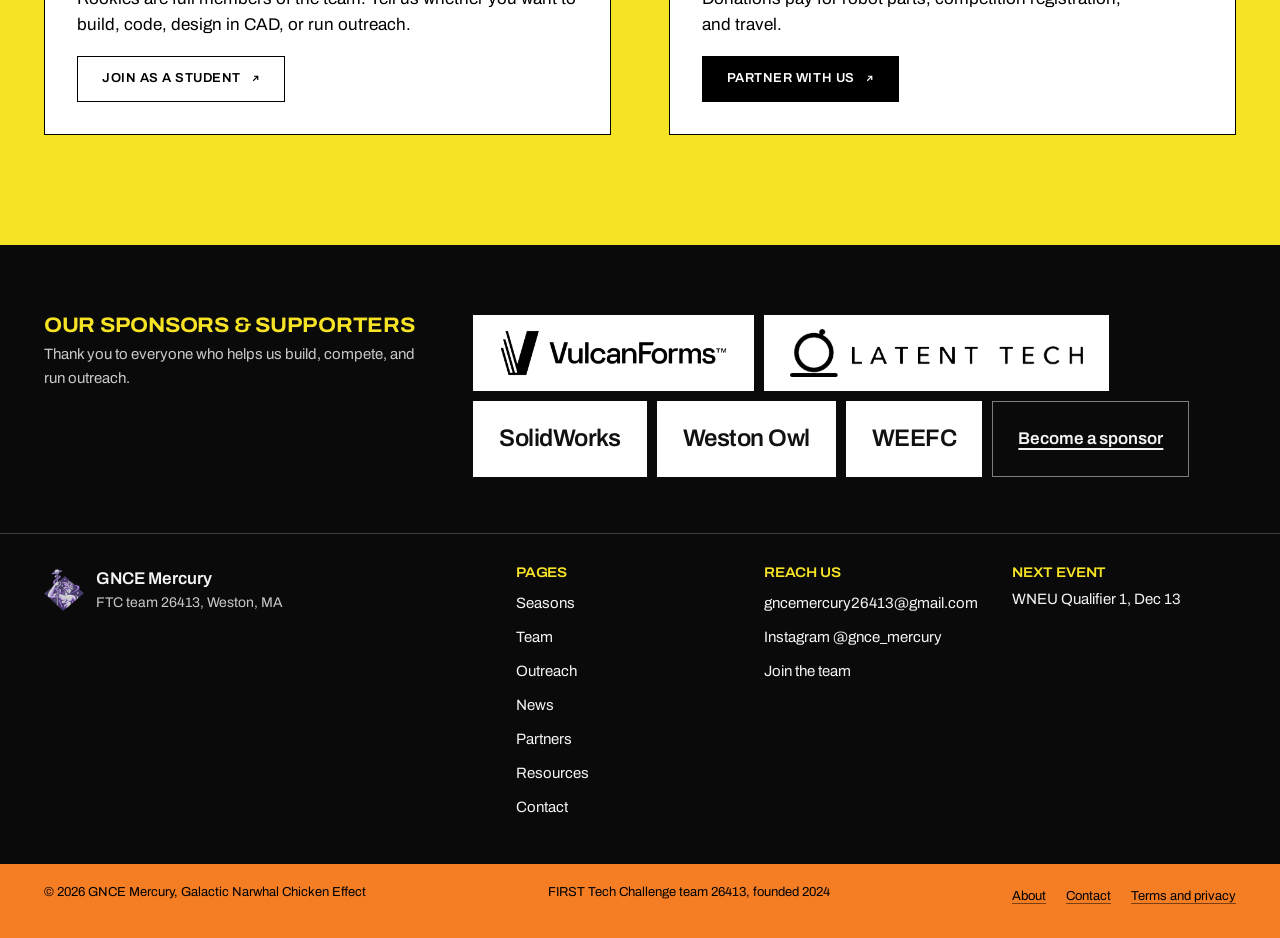
==== commit f1d9bb53: "Latent Tech: a new sponsor, with a thank-you post and its logo in every footer Andy asked to add Lat" ====
--- a/index.html
+++ b/index.html
@@ -138,7 +138,7 @@
   </script>
   <!-- agent:end -->
   <link rel="preload" href="fonts/archivo-latin.woff2" as="font" type="font/woff2" crossorigin>
-  <link rel="stylesheet" href="css/style.css?v=231">
+  <link rel="stylesheet" href="css/style.css?v=232">
   <link rel="expect" href="#mercury-ready" blocking="render">
   <link rel="icon" href="favicon.ico" sizes="16x16 32x32 48x48">
   <link rel="icon" type="image/png" sizes="192x192" href="icon-192.png">
@@ -231,7 +231,7 @@
           </div>
 
           <!-- on phones and tablets the partner credit sits here, inside the first screen (the strip below is for desktops) -->
-          <p class="lineup-credit" data-md-skip><span>Supported by <b data-supporters>VulcanForms, SolidWorks, Weston Owl and WEEFC</b></span> <a class="btn btn--light btn--sponsor" href="partners.html">Partner with us</a></p>
+          <p class="lineup-credit" data-md-skip><span>Supported by <b data-supporters>VulcanForms, Latent Tech, SolidWorks, Weston Owl and WEEFC</b></span> <a class="btn btn--light btn--sponsor" href="partners.html">Partner with us</a></p>
 
           <div class="season-cards">
             <section class="season-card" id="card-2024" data-season="2024">
@@ -282,7 +282,7 @@
 
       <div class="partner-strip">
         <div class="container row">
-          <p>Supported by <b data-supporters>VulcanForms, SolidWorks, Weston Owl and WEEFC</b></p>
+          <p>Supported by <b data-supporters>VulcanForms, Latent Tech, SolidWorks, Weston Owl and WEEFC</b></p>
           <div class="actions">
             <a class="btn btn--light btn--sponsor" href="partners.html">Partner with us</a>
             <a href="contact.html?topic=join#contact-form">Join as a student</a>
@@ -486,7 +486,8 @@
     </section>
 
     <!-- NEWS: the two newest posts from news.html, newest first. When you add a post there, copy its picture (or
-         video), date line, title and first paragraph here and drop the oldest card. -->
+         video), date line, title and first paragraph here and drop the oldest card. A picture made on white (a logo
+         on white) gets class="news-media on-white", which frames it so it does not melt into the white band. -->
     <section class="band" aria-labelledby="news-title">
       <div class="container">
         <div class="section-head">
@@ -494,21 +495,17 @@
           <p><a class="text-link" href="news.html">All news</a></p>
         </div>
         <div class="news-cards">
+          <article class="news-card">
+            <a class="news-media on-white" href="news.html#latent-tech" tabindex="-1" aria-hidden="true"><img src="images/sponsors/latent-tech-banner.png" width="1200" height="630" loading="lazy" alt=""></a>
+            <p class="dateline"><time class="d" datetime="2026-11-20">Nov 20, 2026</time><span>Sponsors</span></p>
+            <h3><a href="news.html#latent-tech">Thank you, <span translate="no">Latent Tech</span></a></h3>
+            <p>Thank you to <span translate="no">Latent Tech</span> for sponsoring our 2026–&#8288;27 season.</p>
+          </article>
           <article class="news-card">
             <a class="news-media" href="news.html#vulcanforms-platinum" tabindex="-1" aria-hidden="true"><img src="images/sponsors/vulcanforms-banner.png" width="1200" height="630" loading="lazy" alt=""></a>
             <p class="dateline"><time class="d" datetime="2026-11-03">Nov 3, 2026</time><span>Sponsors</span></p>
             <h3><a href="news.html#vulcanforms-platinum">Thank you, <span translate="no">VulcanForms</span></a></h3>
             <p>Thank you to <span translate="no">VulcanForms</span> for applying to sponsor our 2026–&#8288;27 season with $10,000 at the Platinum level, the highest of our four sponsorship tiers.</p>
-          </article>
-          <article class="news-card">
-            <figure class="news-media" data-video>
-              <video controls muted playsinline preload="none" poster="images/hive-tip-match-2-poster.jpg" width="1920" height="1080" aria-label="The hive tips during a BIOBUZZ match and its balls spill onto the field">
-                <source src="images/hive-tip-match-2.mp4" type="video/mp4">
-              </video>
-            </figure>
-            <p class="dateline"><time class="d" datetime="2026-10-25">Oct 25, 2026</time><span>Competition</span></p>
-            <h3><a href="news.html#first-hive-tip">First hive tip of the season</a></h3>
-            <p>We attended the scrimmage hosted by <span translate="no">Ghost Robotics</span> at Westford High School, and here we got our first in-competition hive tip of this season!</p>
           </article>
         </div>
       </div>
@@ -544,7 +541,7 @@
       <nav class="footer-links" aria-label="About and legal"><a href="team.html#about">About</a><a href="contact.html">Contact</a><a href="terms.html">Terms and privacy</a></nav>
     </div>
   </footer>
-  <script src="js/main.js?v=232"></script>
+  <script src="js/main.js?v=233"></script>
   <!-- the page shows its first frame once the parser gets here, so js/main.js has built the header (see "Page transitions" in css/style.css) -->
   <div id="mercury-ready" hidden></div>
 </body>
--- a/css/style.css
+++ b/css/style.css
@@ -903,7 +903,10 @@
 /* sponsors this season (partners): a white card per sponsor with its logo, tier and thank-you */
 .sponsor-cards { list-style: none; display: grid; gap: 10px; }
 .sponsor-card { display: grid; gap: 14px 32px; align-items: center; padding: clamp(20px, 2.6vw, 28px) clamp(20px, 3vw, 36px); border-radius: var(--r-md); background: var(--paper); }
-@media (min-width: 760px) { .sponsor-card { grid-template-columns: minmax(0, auto) minmax(0, 1fr) auto; } }
+@media (min-width: 760px) {
+  .sponsor-card { grid-template-columns: minmax(0, auto) minmax(0, 1fr) auto; }
+  .sponsor-card > .text-link { grid-column: 3; }   /* also when a card has no tier line yet */
+}
 .sponsor-card-logo { display: inline-block; justify-self: start; padding-block: 4px; }
 .sponsor-card-logo img { height: clamp(36px, 3.4vw, 48px); width: auto; max-width: 100%; }
 .sponsor-card p { margin: 0; display: flex; flex-wrap: wrap; align-items: center; gap: 6px 12px; color: var(--steel); }
@@ -930,7 +933,7 @@
 .sponsor-row { list-style: none; display: flex; flex-wrap: wrap; align-items: stretch; gap: 10px; }
 .sponsor-row li { display: flex; align-items: center; min-height: 76px; padding: 14px 26px; border-radius: var(--r-md); background: var(--paper); }
 .sponsor-row .named { font-weight: 600; font-size: clamp(1.125rem, 0.9rem + 0.8vw, 1.5rem); letter-spacing: -0.02em; }
-.sponsor-row img { max-height: 48px; width: auto; }
+.sponsor-row img { height: 48px; width: auto; object-fit: contain; } /* a fixed height: the tile keeps its size while a lazy logo loads */
 .sponsor-row .open { background: transparent; box-shadow: inset 0 0 0 1px var(--quiet); }
 .sponsor-row .open a { font-weight: 600; }
 .footer-main { display: grid; gap: 32px 48px; grid-template-columns: minmax(0, 1fr); padding-block: 32px 40px; border-top: 1px solid var(--line); }
@@ -1724,6 +1727,10 @@
 .news-card h3 a:hover { text-decoration: underline; text-decoration-thickness: 2px; text-underline-offset: 0.16em; }
 .news-card > p:last-child { margin: 0; color: var(--steel); max-width: 60ch; }
 @media (hover: hover) and (pointer: fine) { .news-card:hover .news-media img { transform: scale(1.03); } }
+/* a picture made on white (a sponsor's logo on white): a white mat and the box line, so the card keeps its edge
+   on the white band (a picture made on black needs neither) */
+.news-media.on-white { background: #fff; }
+.news-media.on-white::after { content: ""; position: absolute; inset: 0; border: 1px solid var(--box-line); pointer-events: none; }
 .play {
   position: absolute; left: 0; bottom: 0; display: inline-flex; align-items: center; gap: 12px; min-height: 52px; padding: 0 20px 0 18px; border: 0;
   background: var(--season); color: var(--on-season); box-shadow: inset 0 0 0 1.5px var(--ink); font-weight: 600; font-size: 0.8125rem; letter-spacing: 0.04em; text-transform: uppercase;
@@ -1772,6 +1779,9 @@
   .strip-btn, .play { outline: 1px solid ButtonText; outline-offset: -1px; }
   .strip-btn[aria-disabled="true"] { color: GrayText; outline-color: GrayText; }
   .calendar li.is-next, .calendar li.is-today { outline: 2px solid CanvasText; outline-offset: -2px; }
+  /* sponsor logos are black artwork on transparent: a dark theme would turn their white tiles black */
+  .sponsor-row li:not(.named):not(.open), .sponsor-card-logo { forced-color-adjust: none; background: #fff; }
+  .sponsor-card-logo { padding-inline: 8px; }
 }
 
 /* =========================================================
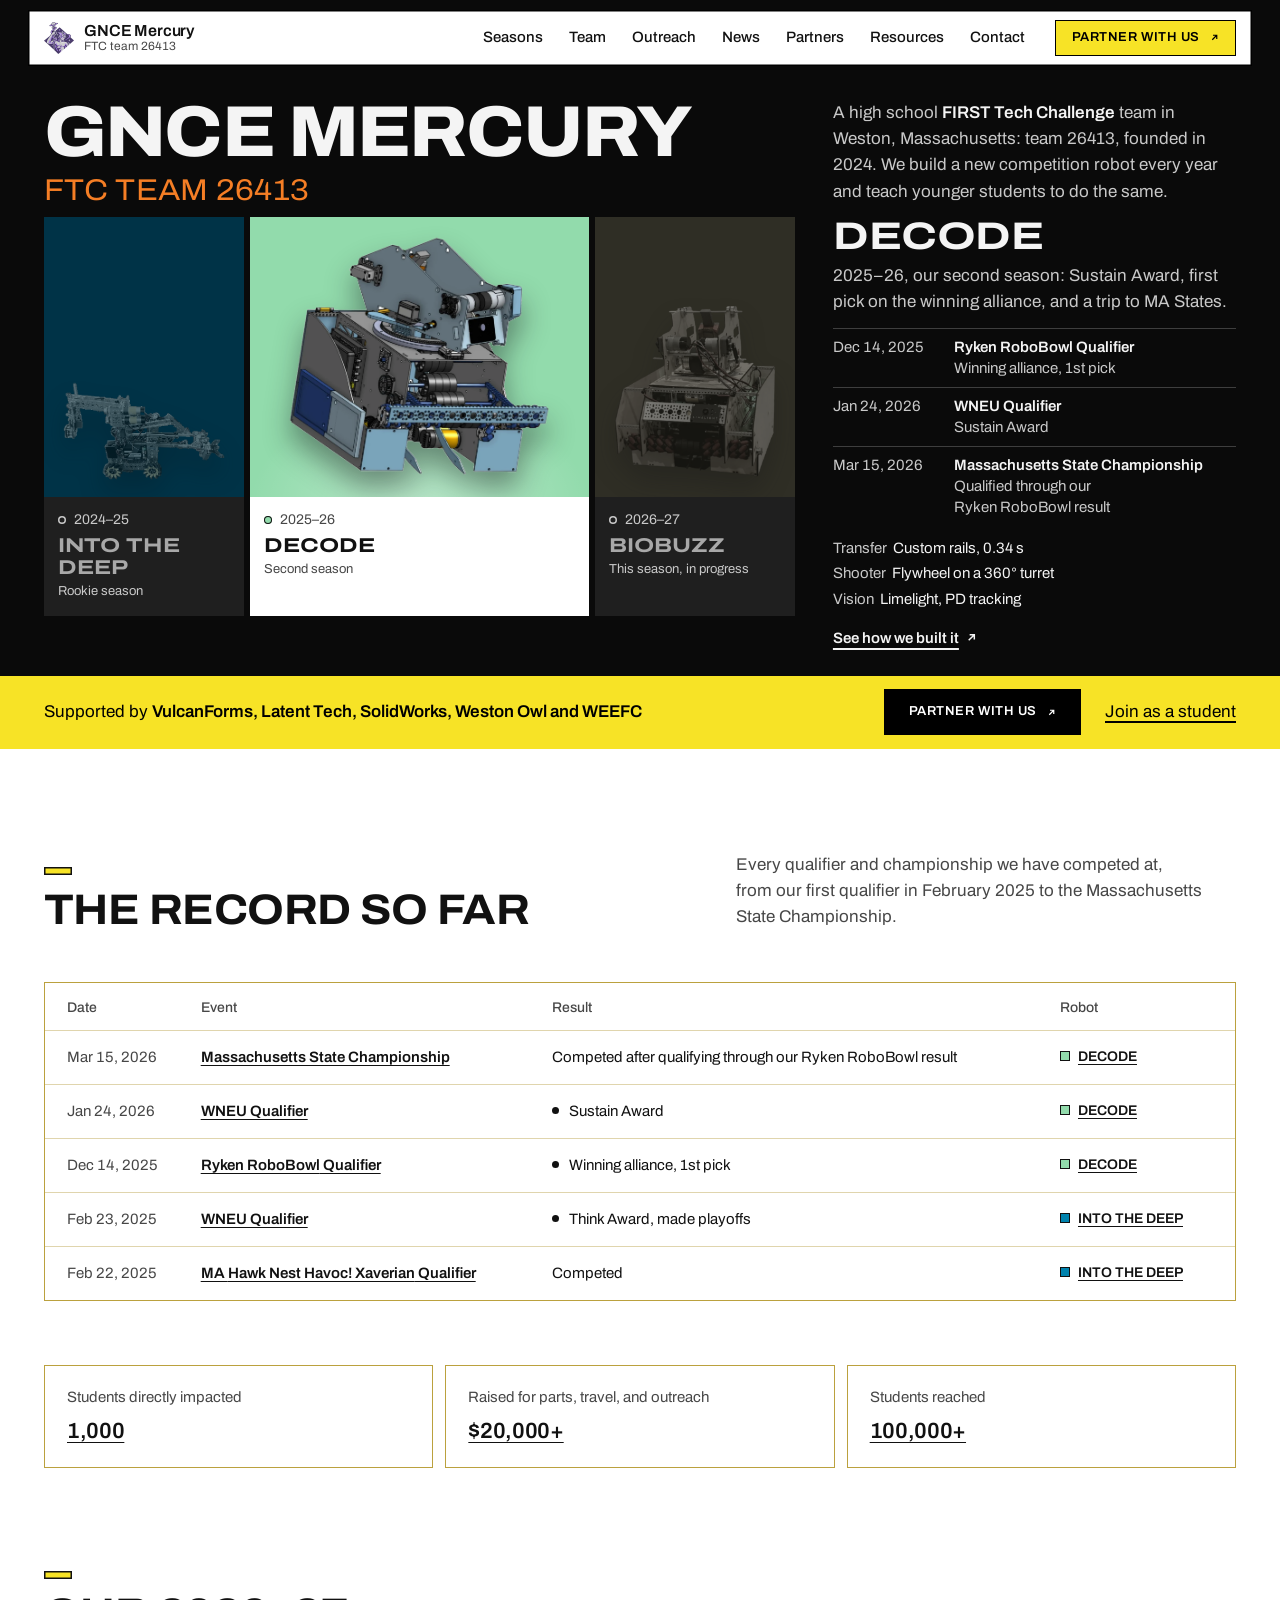
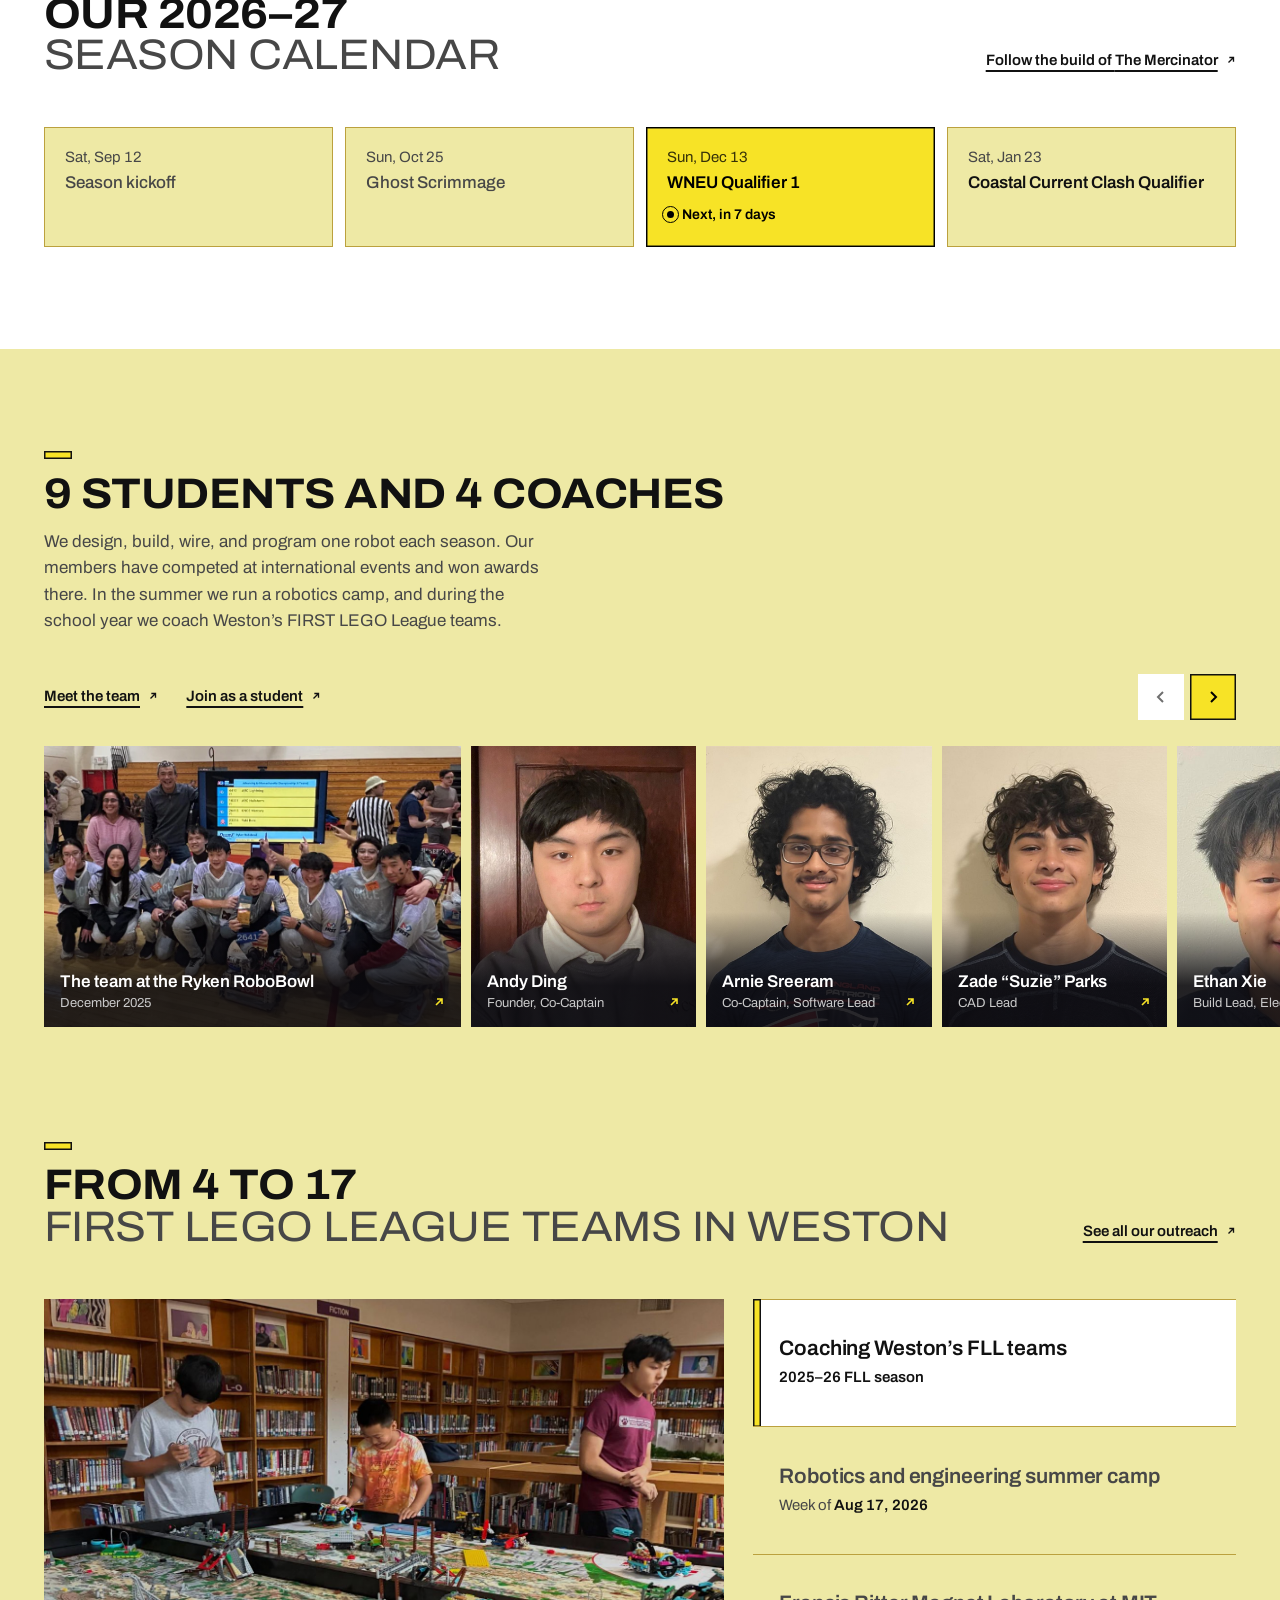
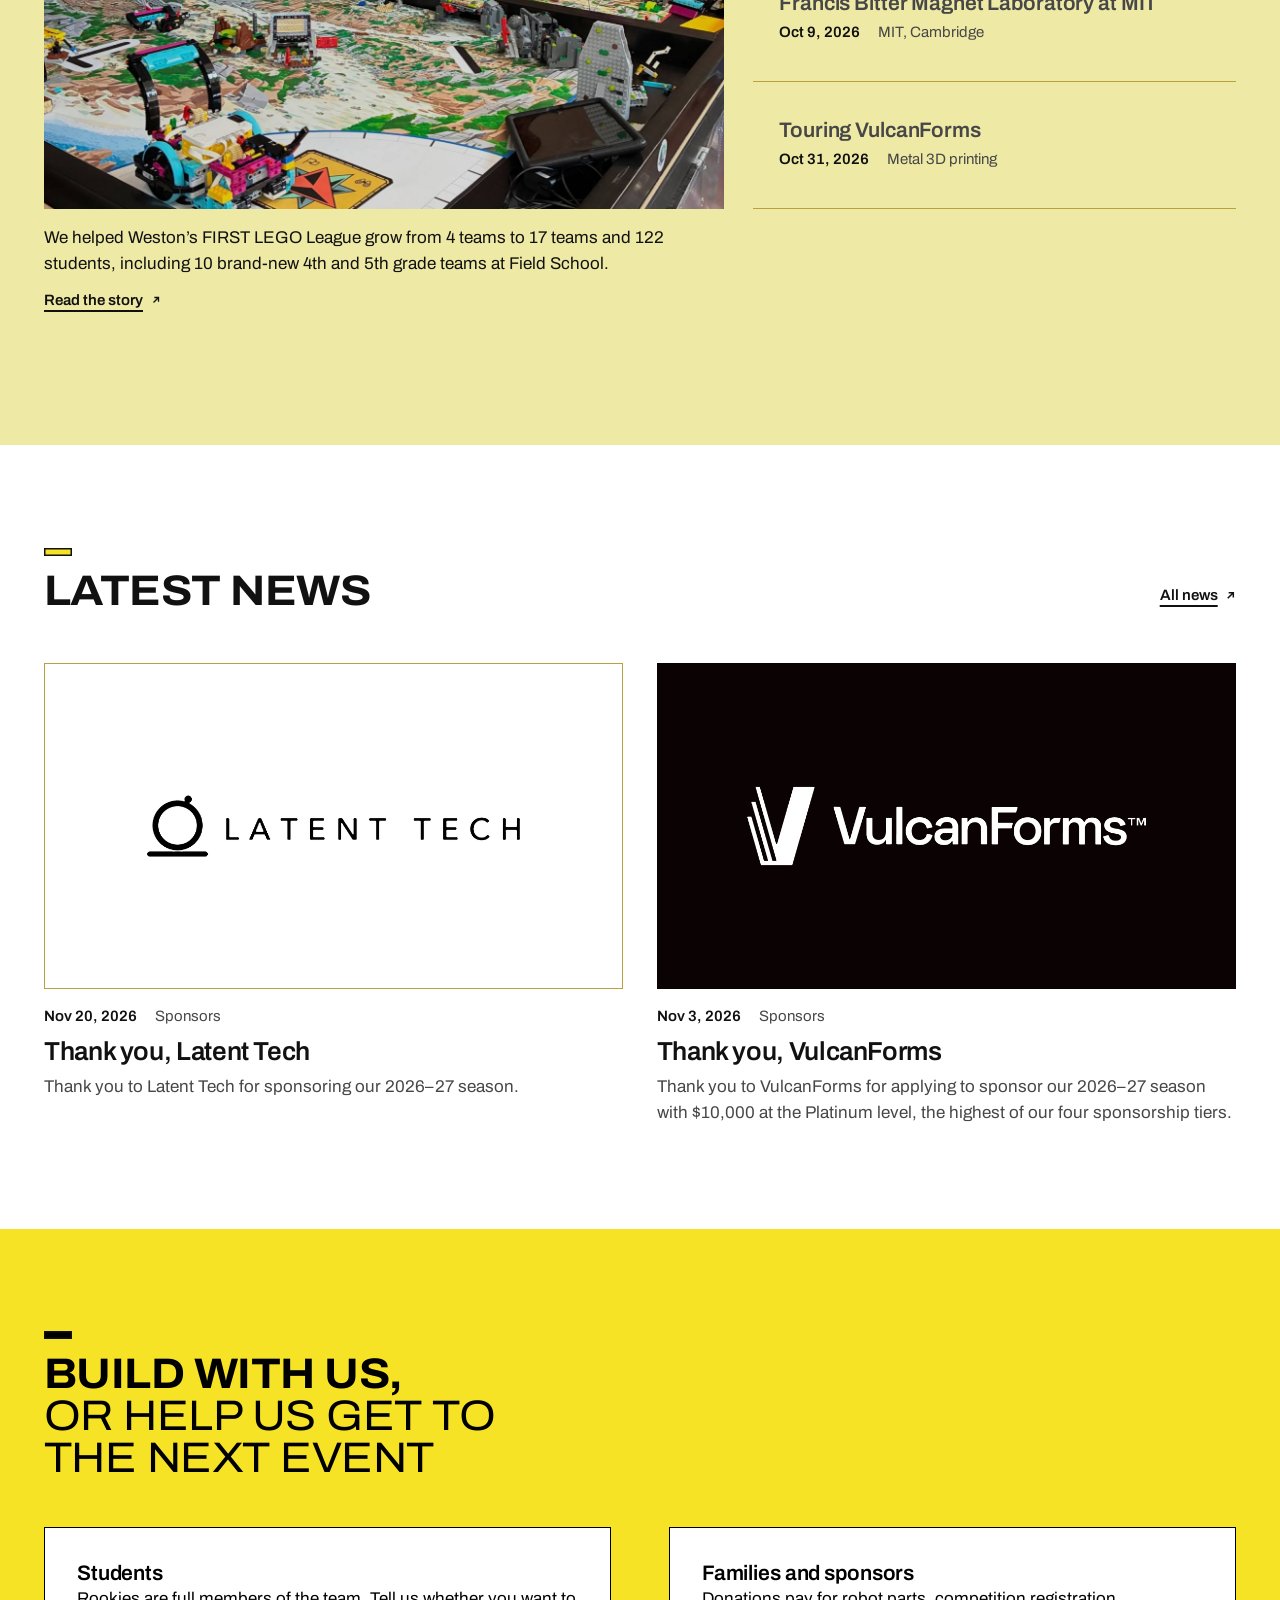
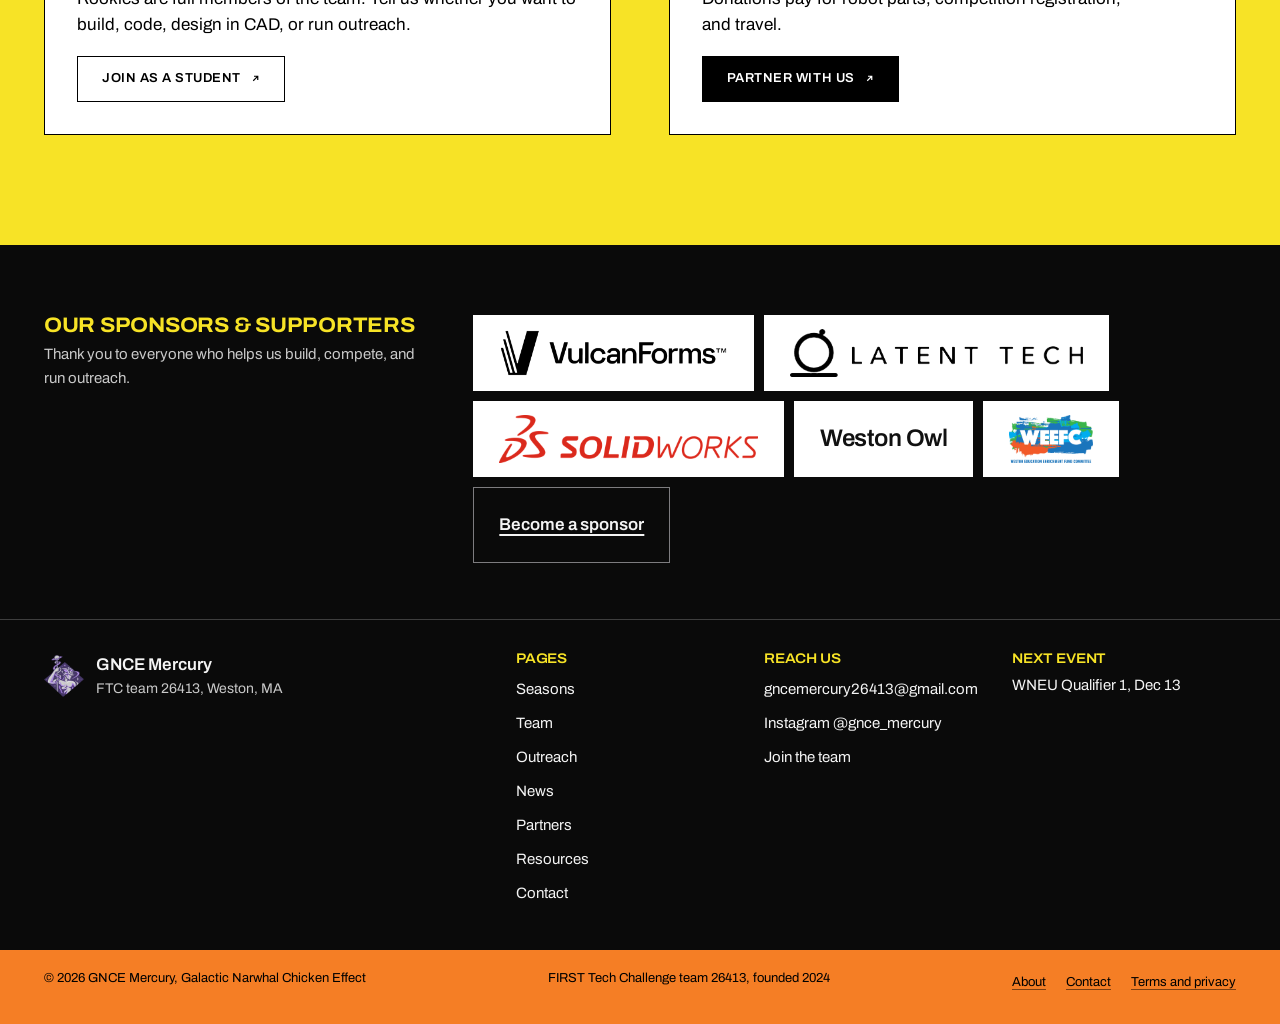
==== commit c31bceed: "Footer: SolidWorks and WEEFC logos, in their own colours, instead of their names Andy asked for the " ====
--- a/index.html
+++ b/index.html
@@ -541,7 +541,7 @@
       <nav class="footer-links" aria-label="About and legal"><a href="team.html#about">About</a><a href="contact.html">Contact</a><a href="terms.html">Terms and privacy</a></nav>
     </div>
   </footer>
-  <script src="js/main.js?v=233"></script>
+  <script src="js/main.js?v=234"></script>
   <!-- the page shows its first frame once the parser gets here, so js/main.js has built the header (see "Page transitions" in css/style.css) -->
   <div id="mercury-ready" hidden></div>
 </body>
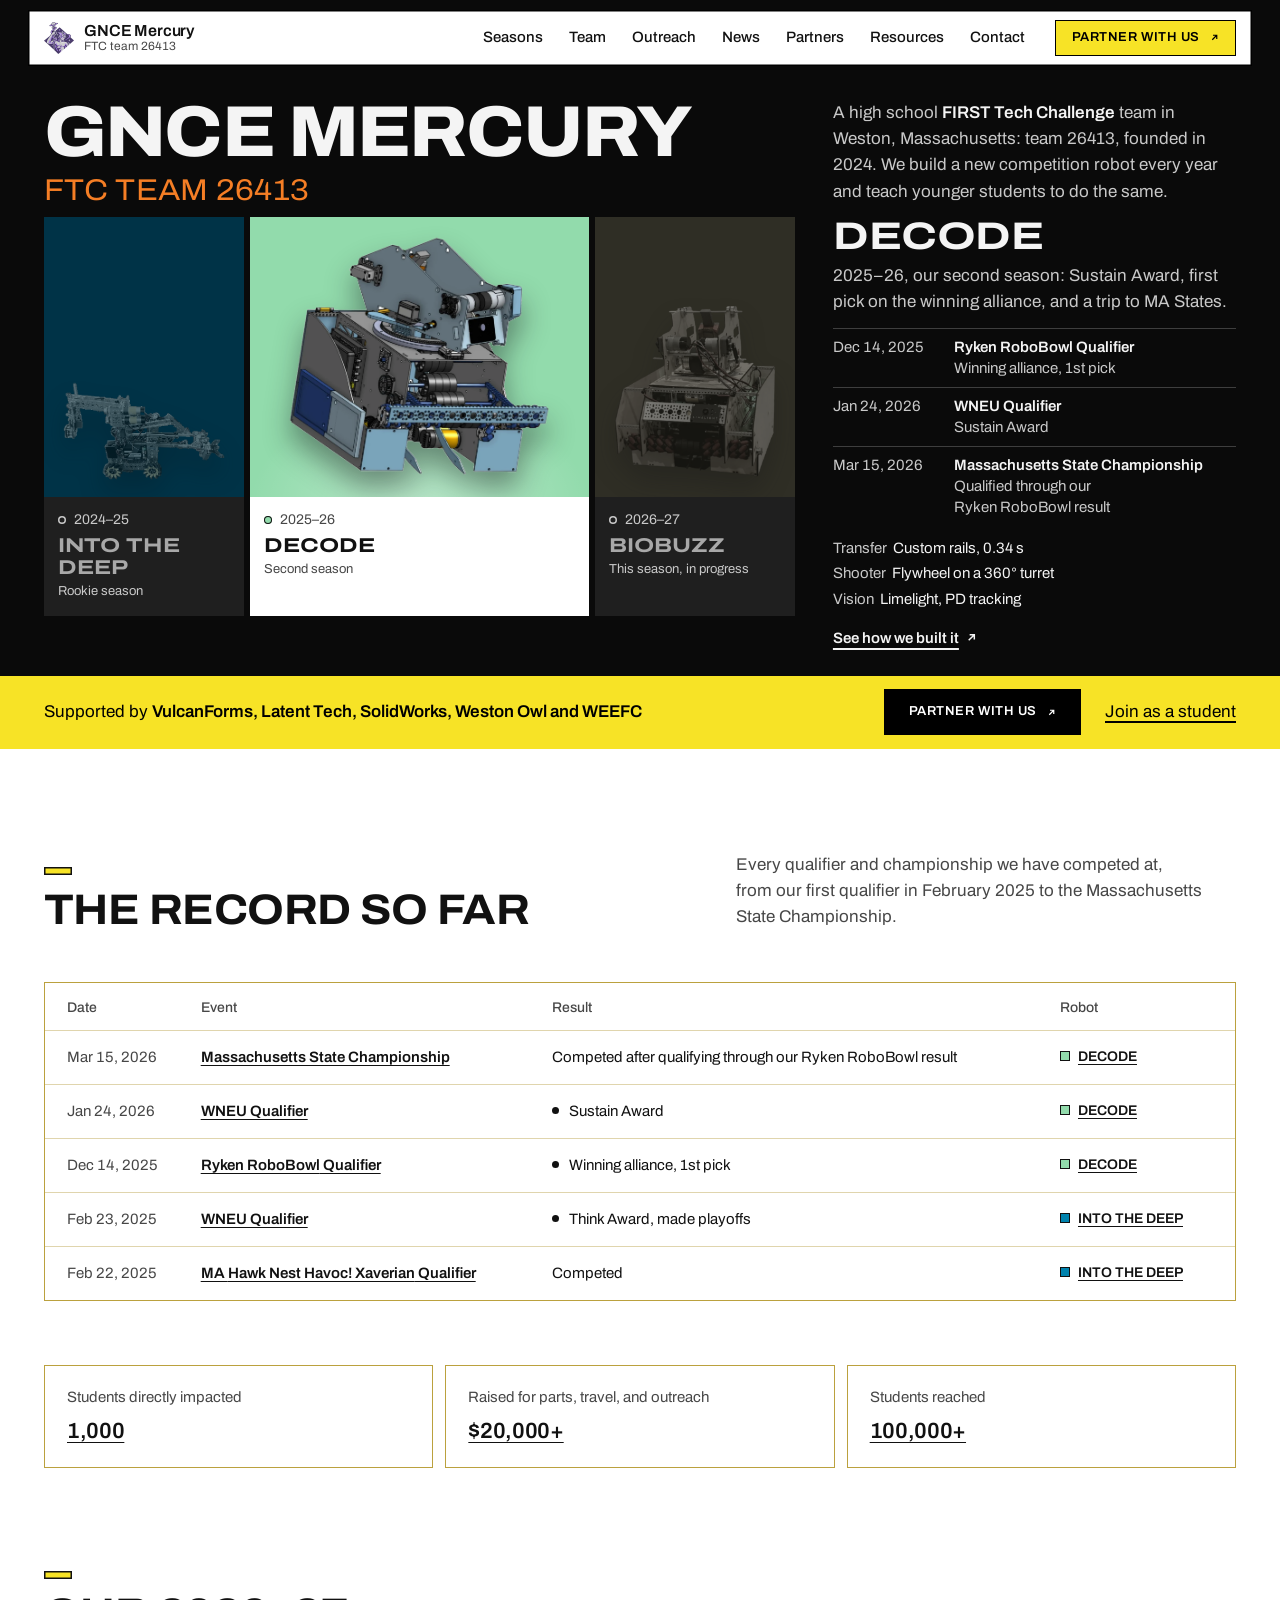
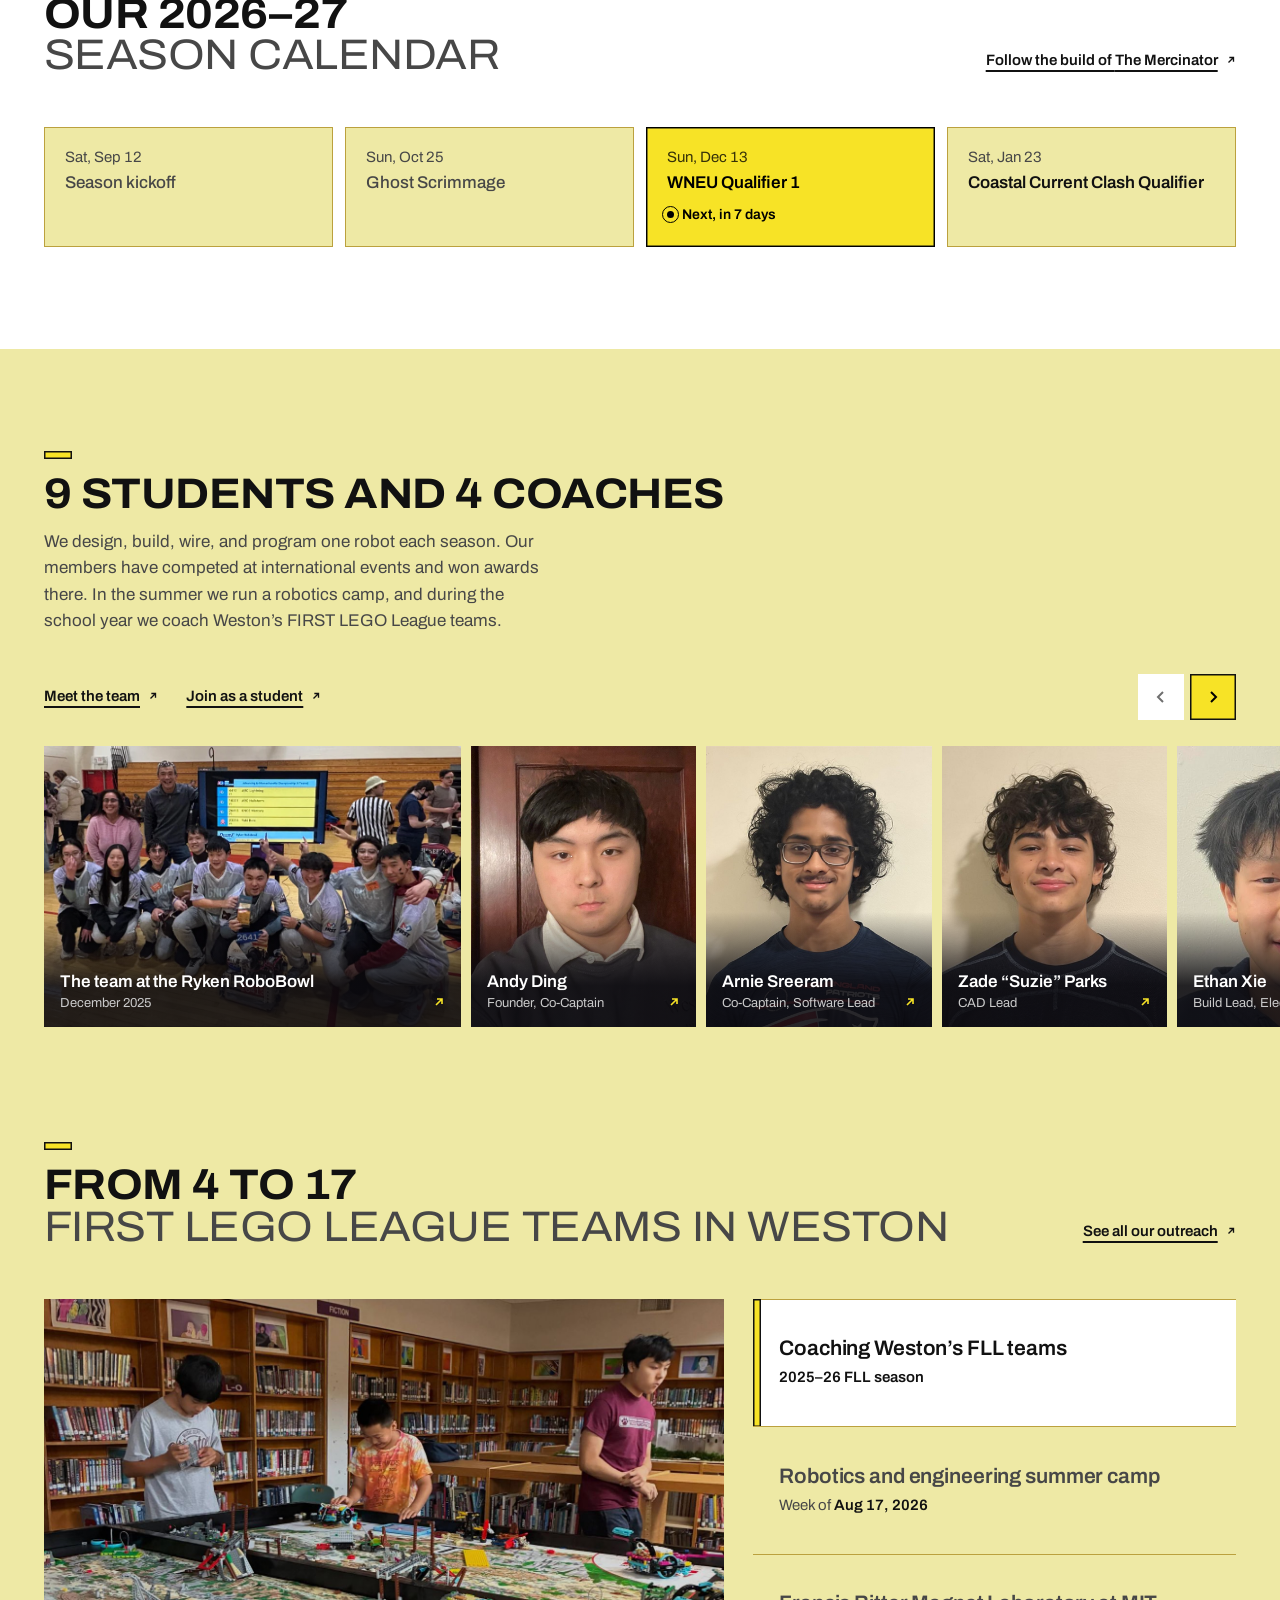
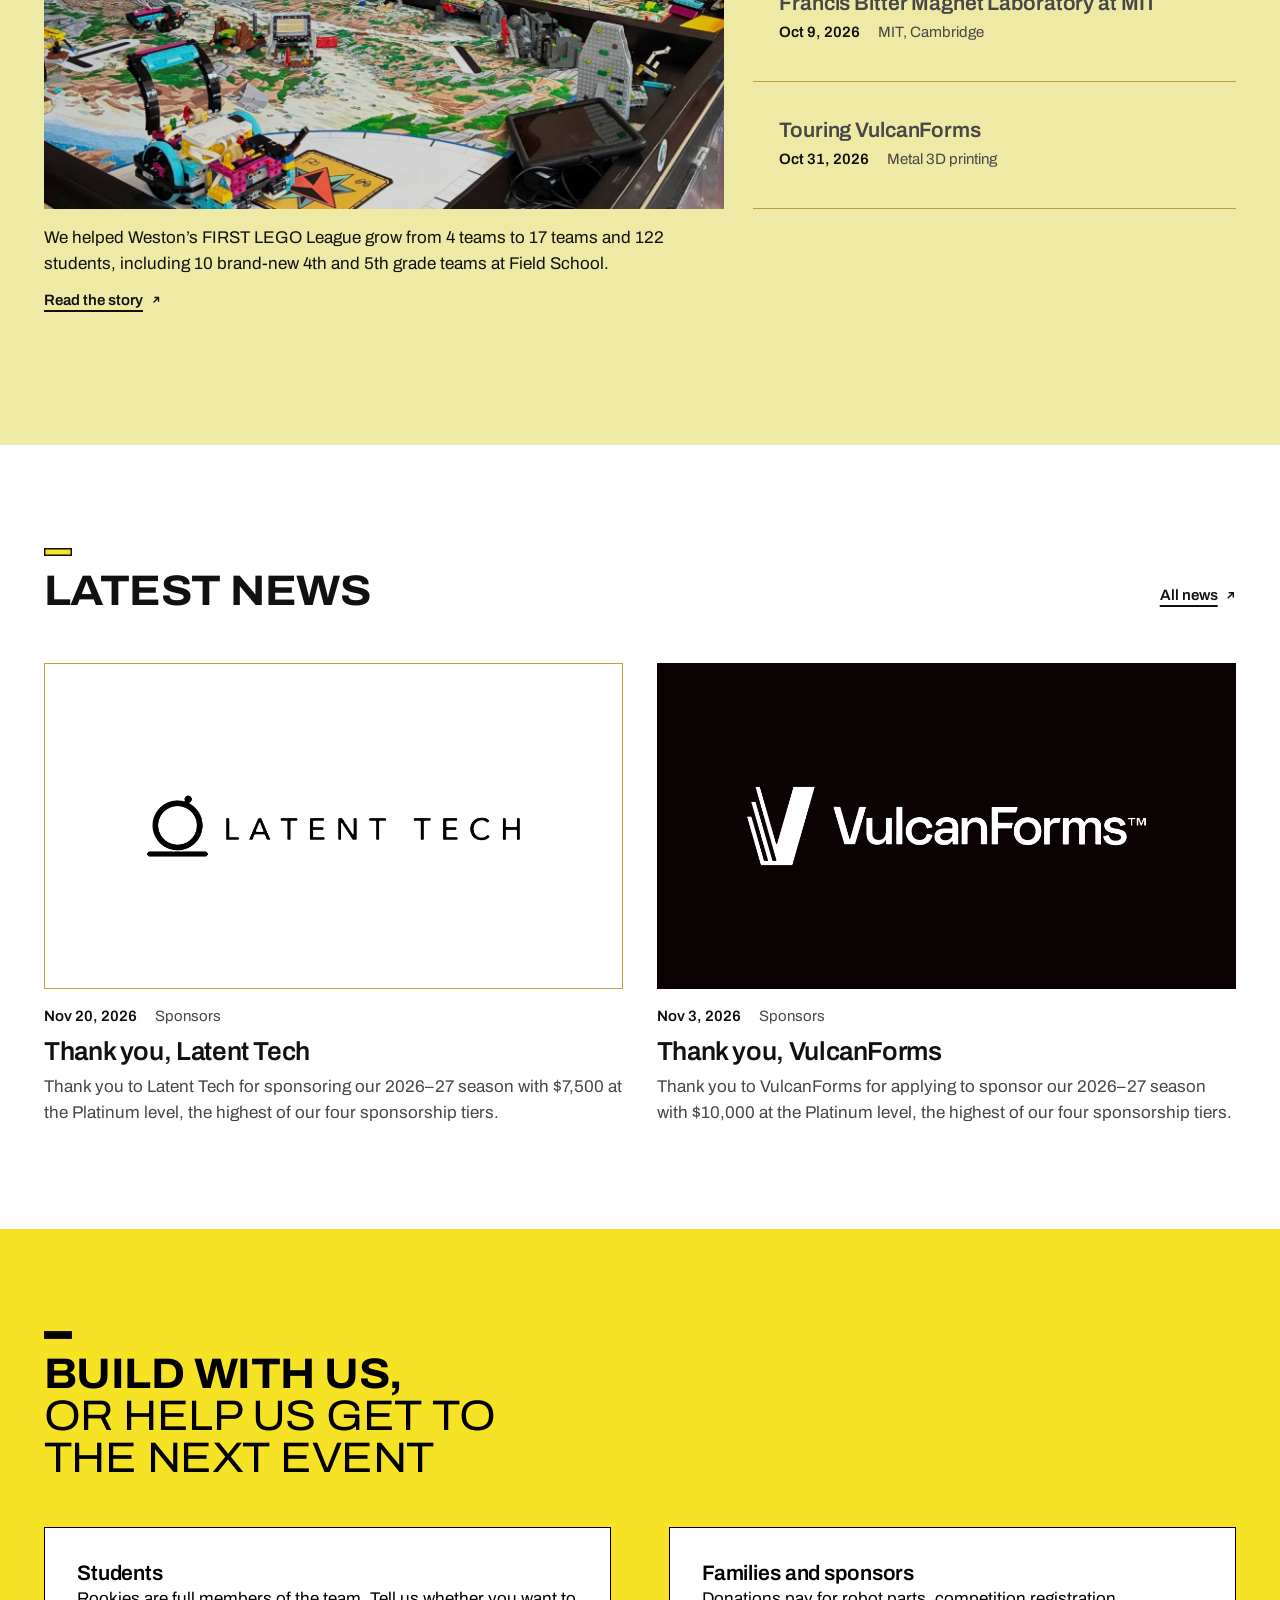
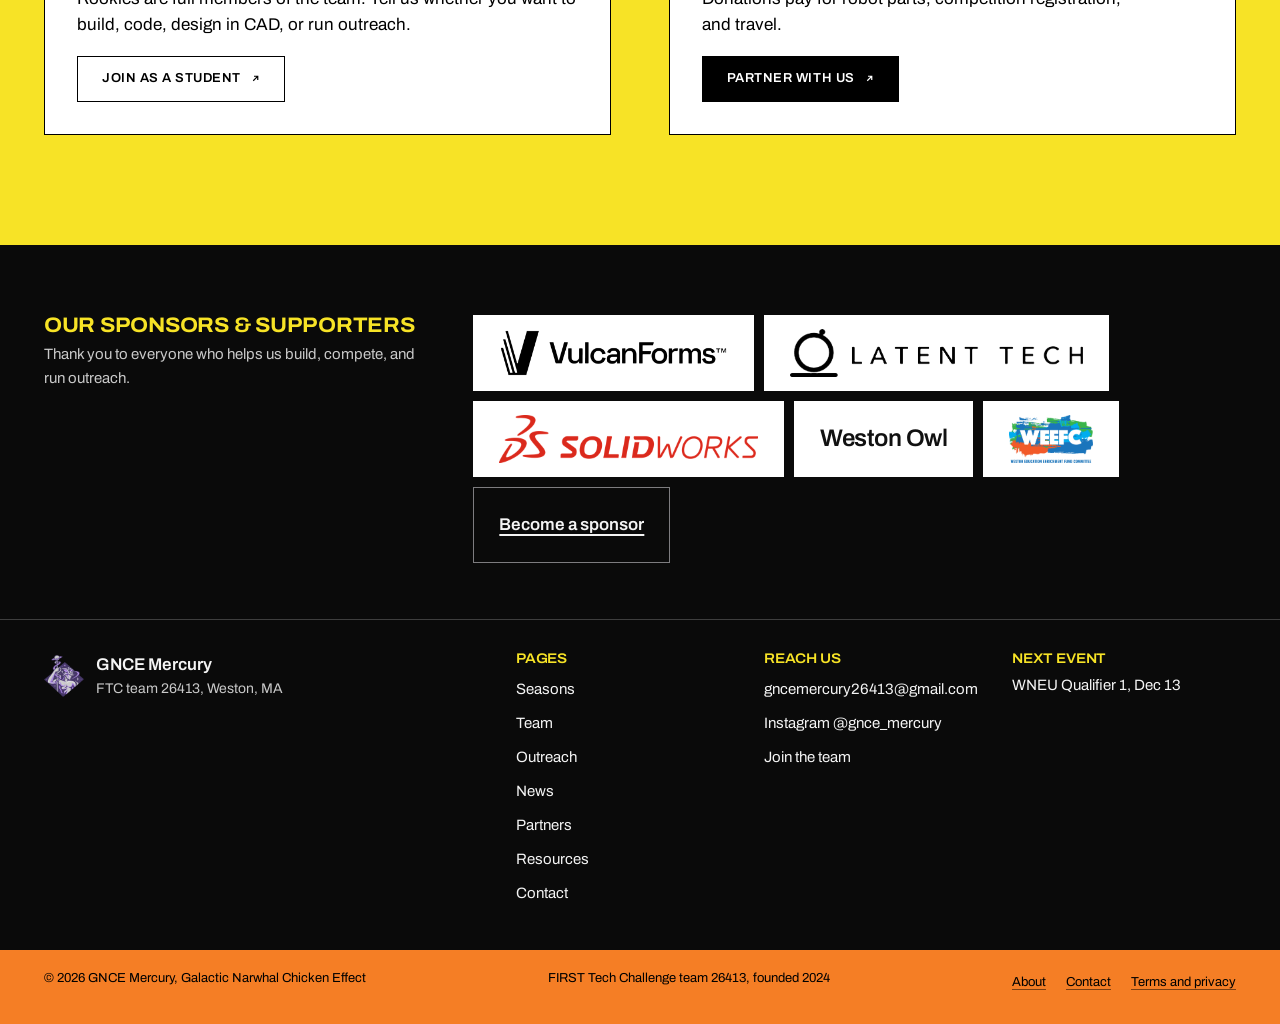
==== commit c5f0db65: "Latent Tech: Platinum, $7,500 (Andy) Co-Authored-By: Claude Opus 5.5 <noreply@anthropic.com> Claude-" ====
--- a/index.html
+++ b/index.html
@@ -499,7 +499,7 @@
             <a class="news-media on-white" href="news.html#latent-tech" tabindex="-1" aria-hidden="true"><img src="images/sponsors/latent-tech-banner.png" width="1200" height="630" loading="lazy" alt=""></a>
             <p class="dateline"><time class="d" datetime="2026-11-20">Nov 20, 2026</time><span>Sponsors</span></p>
             <h3><a href="news.html#latent-tech">Thank you, <span translate="no">Latent Tech</span></a></h3>
-            <p>Thank you to <span translate="no">Latent Tech</span> for sponsoring our 2026–&#8288;27 season.</p>
+            <p>Thank you to <span translate="no">Latent Tech</span> for sponsoring our 2026–&#8288;27 season with $7,500 at the Platinum level, the highest of our four sponsorship tiers.</p>
           </article>
           <article class="news-card">
             <a class="news-media" href="news.html#vulcanforms-platinum" tabindex="-1" aria-hidden="true"><img src="images/sponsors/vulcanforms-banner.png" width="1200" height="630" loading="lazy" alt=""></a>
